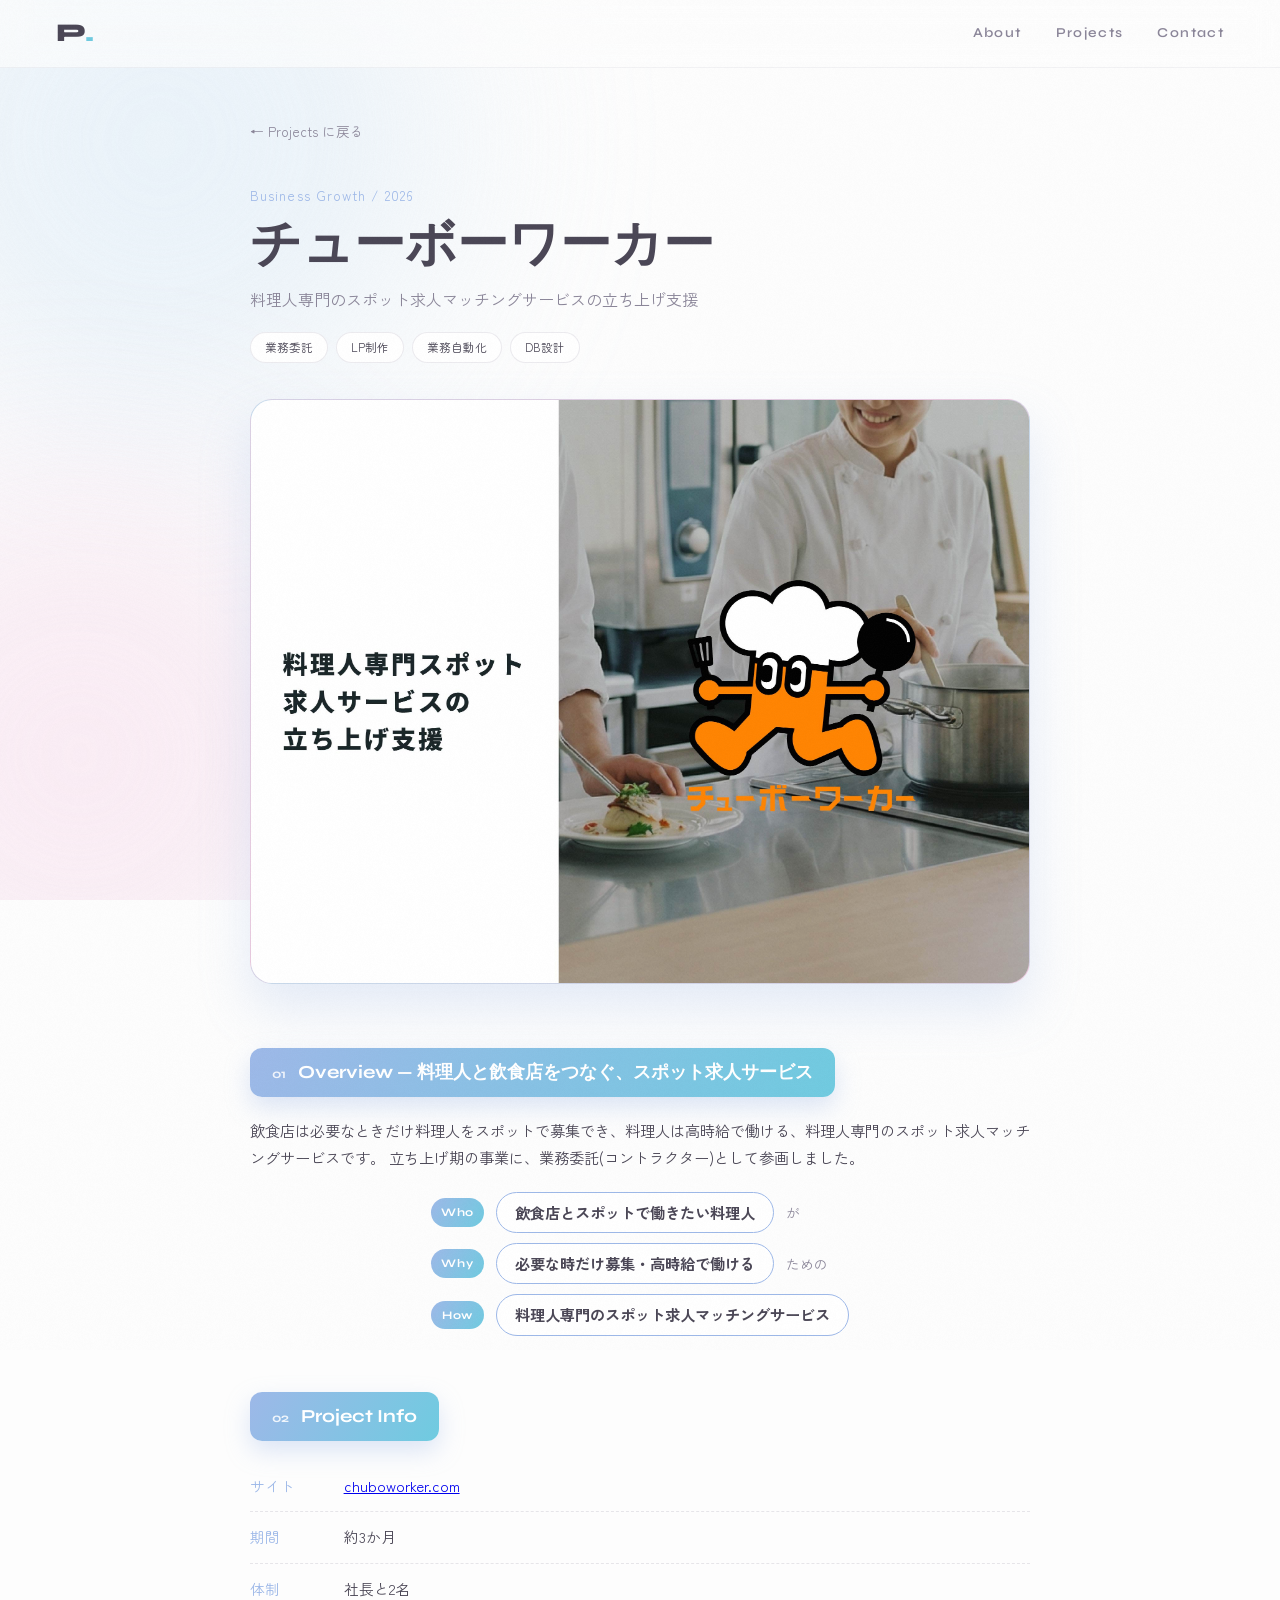
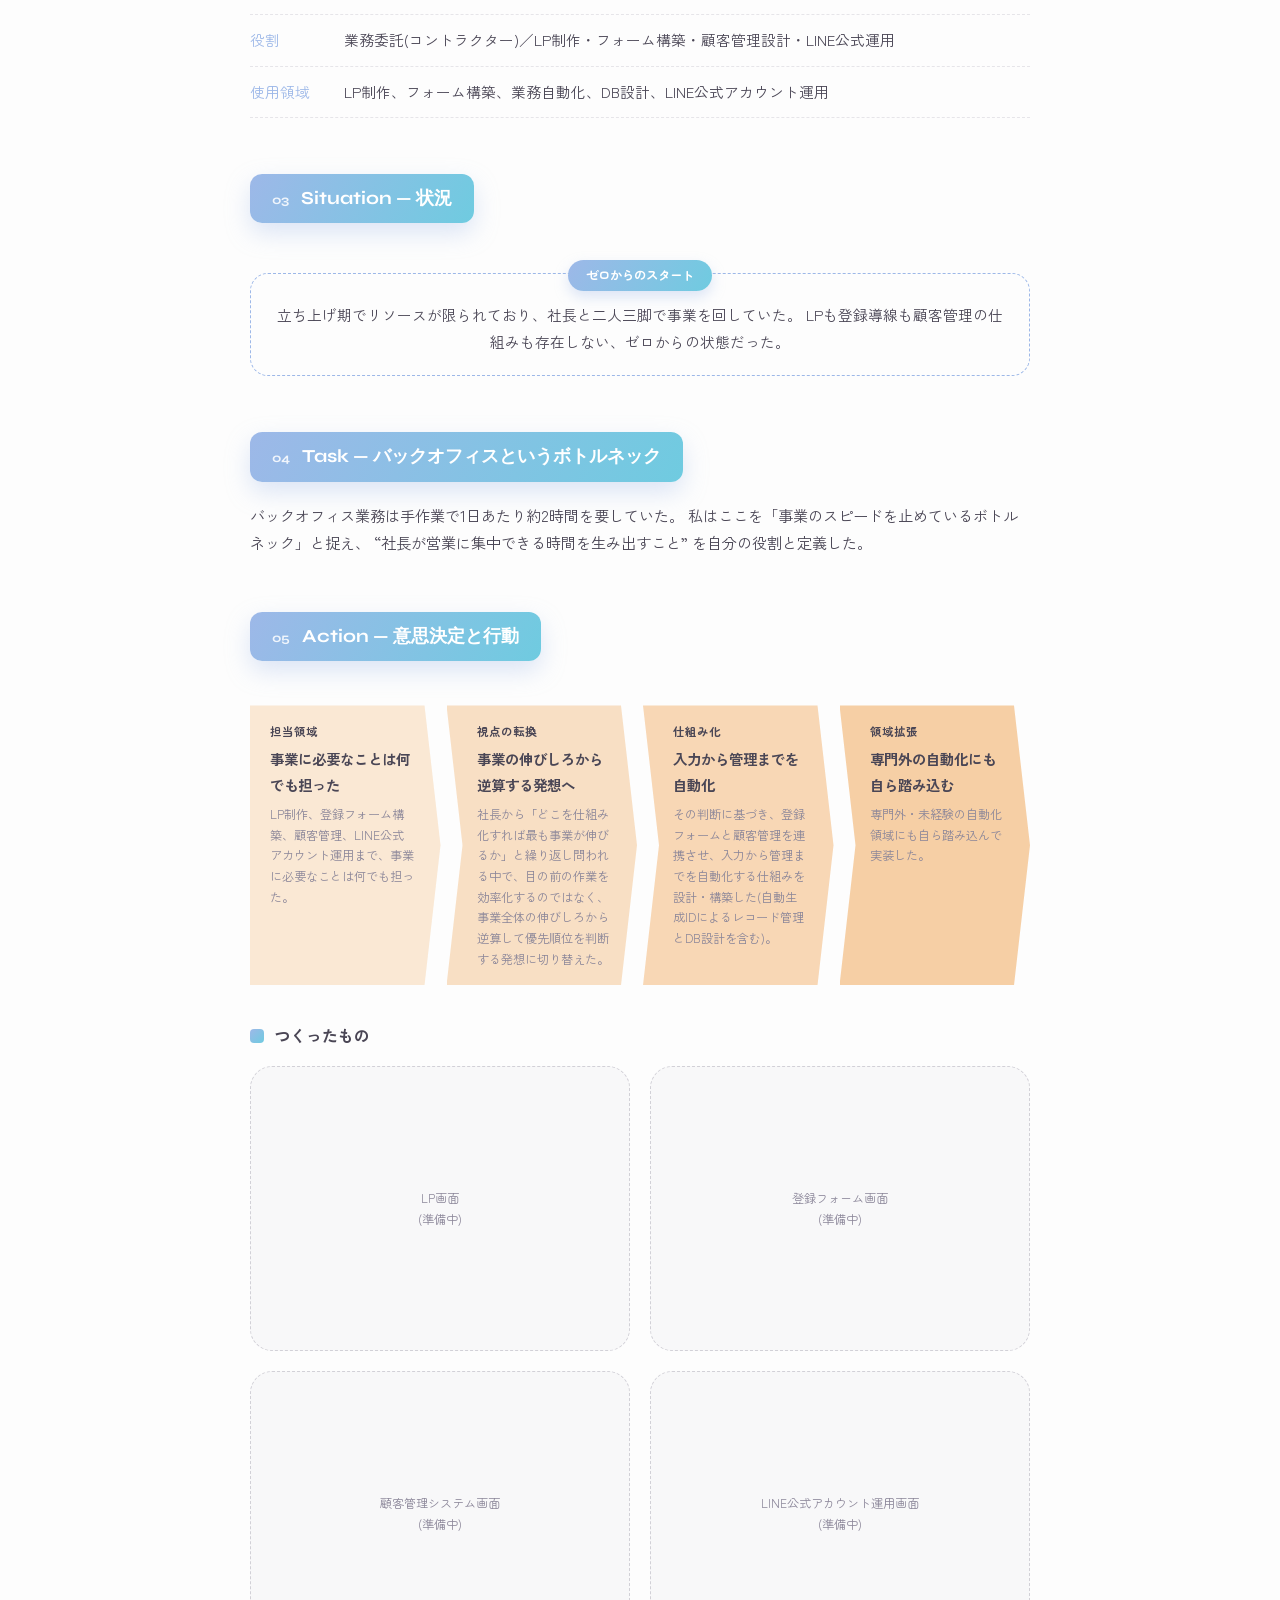
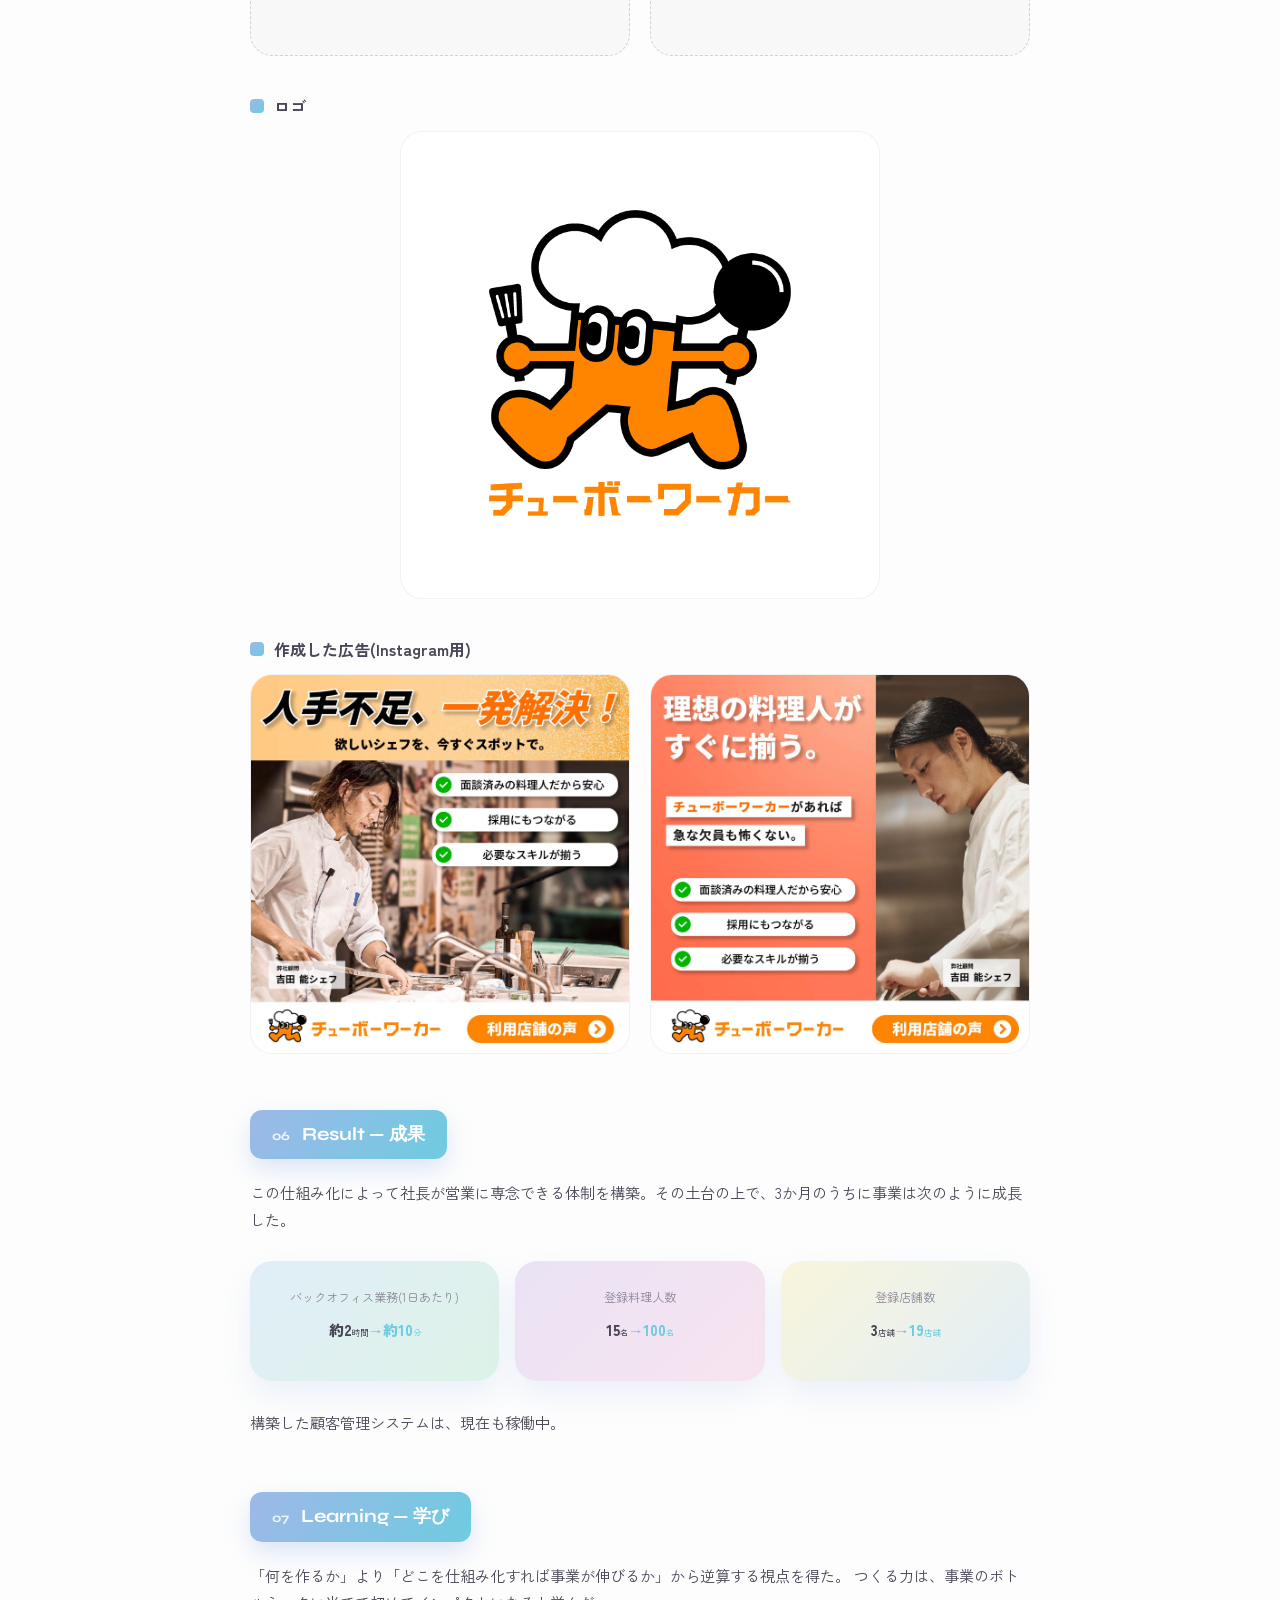
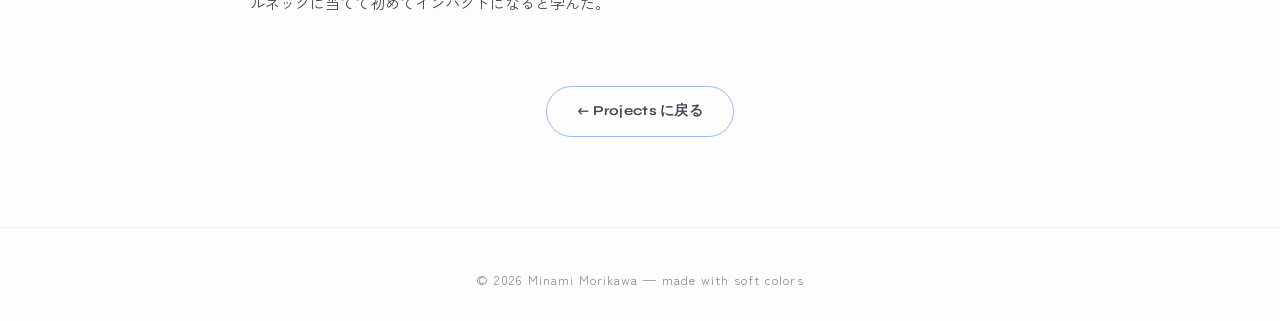
==== works/chuboworker.html @ 9280b6aa "Switch chuboworker site link to inline text link in Project Info Replace the bottom "サイトを見る" CTA but" ====
<!DOCTYPE html>
<html lang="ja">
<head>
<meta charset="UTF-8" />
<meta name="viewport" content="width=device-width, initial-scale=1.0" />
<title>チューボーワーカー — Minami Morikawa</title>
<meta name="description" content="料理人専門のスポット求人マッチングサービス「チューボーワーカー」の立ち上げ支援事例" />
<link rel="preconnect" href="https://fonts.googleapis.com" />
<link rel="preconnect" href="https://fonts.gstatic.com" crossorigin />
<link href="https://fonts.googleapis.com/css2?family=Syne:wght@400..800&family=Zen+Kaku+Gothic+New:wght@400;500;700&family=Zen+Maru+Gothic:wght@500;700&display=swap" rel="stylesheet" />
<link rel="stylesheet" href="../css/style.css" />
</head>
<body>

<!-- scroll progress bar -->
<div class="progress-bar" id="progressBar"></div>

<!-- grain overlay -->
<div class="grain" aria-hidden="true"></div>

<!-- floating pastel blobs (parallax) -->
<div class="blobs" aria-hidden="true">
  <div class="blob blob-a" data-speed="0.15"></div>
  <div class="blob blob-c" data-speed="0.10"></div>
</div>

<header class="site-header">
  <a class="logo" href="../index.html">P<span class="logo-dot">.</span></a>
  <nav class="nav">
    <a href="../index.html#about">About</a>
    <a href="../index.html#works">Projects</a>
    <a href="../index.html#contact">Contact</a>
  </nav>
</header>

<main>
  <article class="wp">

    <a class="wp-back reveal" href="../index.html#works">← Projects に戻る</a>

    <!-- ▼▼ タイトルまわり ▼▼ -->
    <header class="wp-head">
      <p class="wp-meta reveal">Business Growth / 2026</p>
      <h1 class="wp-title" data-split>チューボーワーカー</h1>
      <p class="wp-sub reveal delay-1">料理人専門のスポット求人マッチングサービスの立ち上げ支援</p>
      <div class="wp-tags reveal delay-1">
        <span>業務委託</span><span>LP制作</span><span>業務自動化</span><span>DB設計</span>
      </div>
    </header>

    <!-- ▼▼ メインビジュアル ▼▼ -->
    <div class="wp-hero wp-hero-photo reveal">
      <img src="../assets/card_chuboworker.jpg" alt="チューボーワーカーのメインビジュアル。厨房で働く料理人とサービスロゴ" />
    </div>

    <!-- ▼▼ どんなサービスか ▼▼ -->
    <section class="wp-section reveal">
      <h2><span class="wp-section-num">01</span>Overview — 料理人と飲食店をつなぐ、スポット求人サービス</h2>
      <p>
        飲食店は必要なときだけ料理人をスポットで募集でき、料理人は高時給で働ける、料理人専門のスポット求人マッチングサービスです。
        立ち上げ期の事業に、業務委託(コントラクター)として参画しました。
      </p>
      <div class="wp-hiw">
        <div><span class="wp-hiw-label">Who</span><span class="wp-hiw-text">飲食店とスポットで働きたい料理人</span><span class="wp-hiw-tail">が</span></div>
        <div><span class="wp-hiw-label">Why</span><span class="wp-hiw-text">必要な時だけ募集・高時給で働ける</span><span class="wp-hiw-tail">ための</span></div>
        <div><span class="wp-hiw-label">How</span><span class="wp-hiw-text">料理人専門のスポット求人マッチングサービス</span></div>
      </div>
    </section>

    <!-- ▼▼ 期間・体制・役割 ▼▼ -->
    <section class="wp-section reveal">
      <h2><span class="wp-section-num">02</span>Project Info</h2>
      <dl class="wp-info">
        <div><dt>サイト</dt><dd><a href="https://chuboworker.com" target="_blank" rel="noopener noreferrer">chuboworker.com</a></dd></div>
        <div><dt>期間</dt><dd>約3か月</dd></div>
        <div><dt>体制</dt><dd>社長と2名</dd></div>
        <div><dt>役割</dt><dd>業務委託(コントラクター)／LP制作・フォーム構築・顧客管理設計・LINE公式運用</dd></div>
        <div><dt>使用領域</dt><dd>LP制作、フォーム構築、業務自動化、DB設計、LINE公式アカウント運用</dd></div>
      </dl>
    </section>

    <!-- ▼▼ Situation ▼▼ -->
    <section class="wp-section reveal">
      <h2><span class="wp-section-num">03</span>Situation — 状況</h2>
      <div class="wp-pipeline-box">
        <span class="wp-pipeline-label">ゼロからのスタート</span>
        <p style="text-align: center; margin: 0; font-size: 0.92rem;">
          立ち上げ期でリソースが限られており、社長と二人三脚で事業を回していた。
          LPも登録導線も顧客管理の仕組みも存在しない、ゼロからの状態だった。
        </p>
      </div>
    </section>

    <!-- ▼▼ Task ▼▼ -->
    <section class="wp-section reveal">
      <h2><span class="wp-section-num">04</span>Task — バックオフィスというボトルネック</h2>
      <p>
        バックオフィス業務は手作業で1日あたり約2時間を要していた。
        私はここを「事業のスピードを止めているボトルネック」と捉え、
        “社長が営業に集中できる時間を生み出すこと” を自分の役割と定義した。
      </p>
    </section>

    <!-- ▼▼ Action ▼▼ -->
    <section class="wp-section reveal">
      <h2><span class="wp-section-num">05</span>Action — 意思決定と行動</h2>
      <div class="wp-timeline">
        <div class="wp-tl-step">
          <span class="wp-tl-week">担当領域</span>
          <strong>事業に必要なことは何でも担った</strong>
          <p>LP制作、登録フォーム構築、顧客管理、LINE公式アカウント運用まで、事業に必要なことは何でも担った。</p>
        </div>
        <div class="wp-tl-step">
          <span class="wp-tl-week">視点の転換</span>
          <strong>事業の伸びしろから逆算する発想へ</strong>
          <p>社長から「どこを仕組み化すれば最も事業が伸びるか」と繰り返し問われる中で、目の前の作業を効率化するのではなく、事業全体の伸びしろから逆算して優先順位を判断する発想に切り替えた。</p>
        </div>
        <div class="wp-tl-step">
          <span class="wp-tl-week">仕組み化</span>
          <strong>入力から管理までを自動化</strong>
          <p>その判断に基づき、登録フォームと顧客管理を連携させ、入力から管理までを自動化する仕組みを設計・構築した(自動生成IDによるレコード管理とDB設計を含む)。</p>
        </div>
        <div class="wp-tl-step">
          <span class="wp-tl-week">領域拡張</span>
          <strong>専門外の自動化にも自ら踏み込む</strong>
          <p>専門外・未経験の自動化領域にも自ら踏み込んで実装した。</p>
        </div>
      </div>

      <h3 class="wp-subhead">つくったもの</h3>
      <div class="wp-gallery" style="margin-top: 16px;">
        <div class="wp-shot-placeholder"><span>LP画面<br />(準備中)</span></div>
        <div class="wp-shot-placeholder"><span>登録フォーム画面<br />(準備中)</span></div>
        <div class="wp-shot-placeholder"><span>顧客管理システム画面<br />(準備中)</span></div>
        <div class="wp-shot-placeholder"><span>LINE公式アカウント運用画面<br />(準備中)</span></div>
      </div>

      <h3 class="wp-subhead">ロゴ</h3>
      <div class="wp-gallery wp-gallery-center" style="margin-bottom: 24px;">
        <figure class="wp-shot wp-shot-logo">
          <img src="../assets/chuboworker_logo.png" alt="チューボーワーカーのロゴ" loading="lazy" />
        </figure>
      </div>

      <h3 class="wp-subhead">作成した広告(Instagram用)</h3>
      <div class="wp-gallery">
        <figure class="wp-shot wp-shot-uniform-square"><img src="../assets/chuboworker_ad1.jpg" alt="Instagram用広告クリエイティブA。「人手不足、一発解決!」というコピー" loading="lazy" /></figure>
        <figure class="wp-shot wp-shot-uniform-square"><img src="../assets/chuboworker_ad2.jpg" alt="Instagram用広告クリエイティブB。「理想の料理人がすぐに揃う。」というコピー" loading="lazy" /></figure>
      </div>
    </section>

    <!-- ▼▼ Result ▼▼ -->
    <section class="wp-section reveal">
      <h2><span class="wp-section-num">06</span>Result — 成果</h2>
      <p>
        この仕組み化によって社長が営業に専念できる体制を構築。その土台の上で、3か月のうちに事業は次のように成長した。
      </p>
      <div class="wp-kpi-grid">
        <div class="wp-kpi-card">
          <span class="wp-kpi-label">バックオフィス業務(1日あたり)</span>
          <p class="wp-kpi-value">約2<span class="wp-kpi-unit">時間</span><span class="wp-kpi-arrow">→</span><span class="wp-kpi-after">約10<span class="wp-kpi-unit">分</span></span></p>
        </div>
        <div class="wp-kpi-card">
          <span class="wp-kpi-label">登録料理人数</span>
          <p class="wp-kpi-value">15<span class="wp-kpi-unit">名</span><span class="wp-kpi-arrow">→</span><span class="wp-kpi-after">100<span class="wp-kpi-unit">名</span></span></p>
        </div>
        <div class="wp-kpi-card">
          <span class="wp-kpi-label">登録店舗数</span>
          <p class="wp-kpi-value">3<span class="wp-kpi-unit">店舗</span><span class="wp-kpi-arrow">→</span><span class="wp-kpi-after">19<span class="wp-kpi-unit">店舗</span></span></p>
        </div>
      </div>
      <p>構築した顧客管理システムは、現在も稼働中。</p>
    </section>

    <!-- ▼▼ Learning ▼▼ -->
    <section class="wp-section reveal">
      <h2><span class="wp-section-num">07</span>Learning — 学び</h2>
      <p>
        「何を作るか」より「どこを仕組み化すれば事業が伸びるか」から逆算する視点を得た。
        つくる力は、事業のボトルネックに当てて初めてインパクトになると学んだ。
      </p>
    </section>

    <div class="wp-back-bottom-wrap reveal">
      <a class="wp-back-bottom" href="../index.html#works">← Projects に戻る</a>
    </div>

  </article>
</main>

<footer class="site-footer">
  <p>&copy; 2026 Minami Morikawa — made with soft colors</p>
</footer>

<script src="../js/main.js"></script>
</body>
</html>
---- css/style.css ----
/* ============================================================
   PORTFOLIO — pastel × white × pixel
   ============================================================ */

:root {
  --white: #fdfdfd;
  --ink: #4a4655;
  --ink-soft: #8b8699;

  --pastel-blue: #cfe4f5;
  --pastel-lavender: #ddd2f0;
  --pastel-pink: #f5d3e7;
  --pastel-lemon: #f7f0c4;
  --pastel-mint: #c8ecd9;

  --accent: #9db8e8;
  --accent-sky: #6fcbe0;

  --radius: 22px;
  --header-h: 68px;

  --font-display: "Syne", sans-serif;
  --font-body: "Zen Kaku Gothic New", sans-serif;
  --font-accent: "Zen Maru Gothic", sans-serif;
}

* { margin: 0; padding: 0; box-sizing: border-box; }

html { scroll-behavior: smooth; }

body {
  font-family: var(--font-body);
  color: var(--ink);
  background: var(--white);
  overflow-x: hidden;
  line-height: 1.8;
}

::selection { background: var(--pastel-pink); }

/* ------------------------------------------------------------
   grain + blobs (image-1 palette, kept faint on white)
   ------------------------------------------------------------ */
.grain {
  position: fixed;
  inset: -50%;
  width: 200%;
  height: 200%;
  pointer-events: none;
  z-index: 9998;
  opacity: 0.5;
  background-image: url("data:image/svg+xml,%3Csvg xmlns='http://www.w3.org/2000/svg' width='200' height='200'%3E%3Cfilter id='n'%3E%3CfeTurbulence type='fractalNoise' baseFrequency='0.9' numOctaves='2' stitchTiles='stitch'/%3E%3CfeColorMatrix type='saturate' values='0'/%3E%3CfeComponentTransfer%3E%3CfeFuncA type='linear' slope='0.06'/%3E%3C/feComponentTransfer%3E%3C/filter%3E%3Crect width='100%25' height='100%25' filter='url(%23n)'/%3E%3C/svg%3E");
  animation: grain-shift 1.2s steps(4) infinite;
}
@keyframes grain-shift {
  0%   { transform: translate(0, 0); }
  25%  { transform: translate(-2%, 1%); }
  50%  { transform: translate(1%, -2%); }
  75%  { transform: translate(-1%, 2%); }
  100% { transform: translate(0, 0); }
}

.blobs {
  position: fixed;
  inset: 0;
  z-index: -1;
  overflow: hidden;
}
.blob {
  position: absolute;
  border-radius: 50%;
  filter: blur(110px);
  opacity: 0.4;
  will-change: transform;
}
.blob-a { width: 560px; height: 560px; top: -140px; left: -120px; background: var(--pastel-blue); }
.blob-b { width: 480px; height: 480px; top: 22%; right: -160px; background: var(--pastel-lemon); }
.blob-c { width: 520px; height: 520px; top: 55%; left: -180px; background: var(--pastel-pink); }
.blob-d { width: 460px; height: 460px; bottom: -160px; right: -100px; background: var(--pastel-mint); }

/* ------------------------------------------------------------
   progress bar
   ------------------------------------------------------------ */
.progress-bar {
  position: fixed;
  top: 0; left: 0;
  height: 4px;
  width: 0%;
  z-index: 9999;
  background: linear-gradient(90deg, var(--pastel-blue), var(--pastel-lavender), var(--pastel-pink), var(--pastel-lemon), var(--pastel-mint));
  border-radius: 0 4px 4px 0;
}

/* ------------------------------------------------------------
   header
   ------------------------------------------------------------ */
.site-header {
  position: fixed;
  top: 0; left: 0; right: 0;
  height: var(--header-h);
  display: flex;
  align-items: center;
  justify-content: space-between;
  padding: 0 clamp(20px, 5vw, 56px);
  z-index: 100;
  background: rgba(253, 253, 253, 0.65);
  backdrop-filter: blur(14px);
  -webkit-backdrop-filter: blur(14px);
  border-bottom: 1px solid rgba(139, 134, 153, 0.1);
}
.logo {
  font-family: var(--font-display);
  font-weight: 800;
  font-size: 1.6rem;
  color: var(--ink);
  text-decoration: none;
  letter-spacing: 0.02em;
}
.logo-dot { color: var(--accent-sky); }
.nav { display: flex; gap: clamp(14px, 3vw, 34px); }
.nav a {
  font-family: var(--font-display);
  font-weight: 600;
  font-size: 0.85rem;
  letter-spacing: 0.1em;
  color: var(--ink-soft);
  text-decoration: none;
  position: relative;
  padding: 4px 0;
  transition: color 0.25s;
}
.nav a::after {
  content: "";
  position: absolute;
  left: 0; bottom: 0;
  width: 100%;
  height: 2px;
  border-radius: 2px;
  background: linear-gradient(90deg, var(--accent), var(--accent-sky));
  transform: scaleX(0);
  transform-origin: right;
  transition: transform 0.3s ease;
}
.nav a:hover { color: var(--ink); }
.nav a:hover::after { transform: scaleX(1); transform-origin: left; }

/* ------------------------------------------------------------
   hero
   ------------------------------------------------------------ */
.hero {
  min-height: 100svh;
  display: flex;
  align-items: flex-end;
  padding: calc(var(--header-h) + 40px) clamp(20px, 7vw, 90px) 15vh;
  position: relative;
  overflow: hidden;
}
.hero-copy {
  position: relative;
  z-index: 2;
  max-width: 580px;
  text-align: left;
}
.hero-kicker {
  font-family: var(--font-display);
  font-size: 0.75rem;
  font-weight: 600;
  letter-spacing: 0.38em;
  text-transform: uppercase;
  color: var(--accent);
  margin-bottom: 18px;
}
.hero-name {
  font-family: var(--font-display);
  font-weight: 800;
  font-size: clamp(1.9rem, 3.8vw, 3.3rem);
  line-height: 1.12;
  letter-spacing: 0.02em;
  color: var(--ink);
  margin-bottom: 16px;
}
.hero-roles {
  color: var(--ink-soft);
  font-size: 0.95rem;
  line-height: 1.9;
  margin-bottom: 28px;
}
.hero-cta {
  display: inline-block;
  font-family: var(--font-display);
  font-weight: 700;
  font-size: 0.92rem;
  letter-spacing: 0.14em;
  color: var(--ink);
  text-decoration: none;
  padding-bottom: 6px;
  background: linear-gradient(90deg, var(--accent), var(--accent-sky)) no-repeat 0 100% / 100% 2px;
  transition: background-size 0.35s ease;
}
.hero-cta:hover { background-size: 30% 2px; }

/* masked line reveal (triggered by body.hero-in) */
.line { display: block; overflow: hidden; }
.line-inner {
  display: inline-block;
  transform: translateY(115%);
  transition: transform 0.9s cubic-bezier(0.19, 1, 0.22, 1);
  transition-delay: var(--d, 0s);
}
body.hero-in .line-inner { transform: translateY(0); }

/* split letters (section titles) */
[data-split] .ch {
  display: inline-block;
  opacity: 0;
  transform: translateY(0.6em) rotate(6deg);
  transition: opacity 0.5s ease, transform 0.6s cubic-bezier(0.2, 0.9, 0.3, 1.2);
  transition-delay: calc(var(--i) * 45ms);
}
[data-split].split-in .ch {
  opacity: 1;
  transform: translateY(0) rotate(0deg);
}

/* WebGL liquid pastel field */
.hero-gl {
  position: absolute;
  inset: 0;
  width: 100%;
  height: 100%;
  z-index: 0;
}

/* top-right meta: location + live clock */
.hero-meta {
  position: absolute;
  top: calc(var(--header-h) + 26px);
  right: clamp(20px, 7vw, 90px);
  z-index: 2;
  display: flex;
  flex-direction: column;
  gap: 3px;
  font-family: var(--font-accent);
  font-size: 0.72rem;
  letter-spacing: 0.22em;
  color: var(--ink-soft);
  text-align: right;
  line-height: 1.7;
}

.scroll-hint {
  position: absolute;
  bottom: 26px;
  left: 50%;
  transform: translateX(-50%);
  display: flex;
  flex-direction: column;
  align-items: center;
  gap: 8px;
  color: var(--ink-soft);
  font-family: var(--font-display);
  font-size: 0.7rem;
  letter-spacing: 0.3em;
  text-transform: uppercase;
}
.scroll-hint i {
  width: 1px;
  height: 42px;
  background: var(--ink-soft);
  position: relative;
  overflow: hidden;
}
.scroll-hint i::after {
  content: "";
  position: absolute;
  top: -100%;
  left: 0;
  width: 100%;
  height: 100%;
  background: var(--accent-sky);
  animation: hint-drop 1.8s ease-in-out infinite;
}
@keyframes hint-drop {
  0% { top: -100%; }
  60%, 100% { top: 100%; }
}

/* ------------------------------------------------------------
   marquee
   ------------------------------------------------------------ */
.marquee-wrap {
  position: relative;
}
.marquee {
  overflow: hidden;
  border-top: 1px solid rgba(139, 134, 153, 0.14);
  border-bottom: 1px solid rgba(139, 134, 153, 0.14);
  padding: 8px 0;
  background: rgba(253, 253, 253, 0.6);
}
.marquee-runner {
  position: absolute;
  bottom: 100%;
  right: clamp(20px, 8vw, 90px);
  width: clamp(48px, 6vw, 72px);
  height: auto;
  image-rendering: pixelated;
  pointer-events: none;
  z-index: 2;
}
.marquee-track {
  display: flex;
  white-space: nowrap;
  animation: marquee 16s linear infinite;
  font-family: var(--font-display);
  font-weight: 700;
  font-size: 1.05rem;
  line-height: 1;
  letter-spacing: 0.25em;
  color: transparent;
  -webkit-text-stroke: 1px var(--ink-soft);
}
@keyframes marquee {
  from { transform: translateX(calc(-1 * var(--marquee-shift, 50%))); }
  to { transform: translateX(0); }
}

/* ------------------------------------------------------------
   sections (common)
   ------------------------------------------------------------ */
.section {
  max-width: 1080px;
  margin: 0 auto;
  padding: clamp(90px, 14vh, 150px) clamp(20px, 6vw, 40px);
}
.section-head {
  display: flex;
  align-items: baseline;
  gap: 18px;
  margin-bottom: clamp(36px, 6vh, 60px);
}
.section-num {
  font-family: var(--font-accent);
  font-size: 0.95rem;
  color: var(--accent-sky);
  letter-spacing: 0.1em;
}
.section-title {
  font-family: var(--font-display);
  font-weight: 800;
  font-size: clamp(2rem, 5.4vw, 3.4rem);
  letter-spacing: 0.02em;
  color: var(--ink);
}

/* reveal on scroll */
.reveal {
  opacity: 0;
  transform: translateY(34px);
  transition: opacity 0.7s ease, transform 0.8s cubic-bezier(0.2, 0.7, 0.3, 1);
}
.reveal.in {
  opacity: 1;
  /* translateY(0) だと stacking context が残り、子要素の mix-blend-mode が背景まで届かない */
  transform: none;
}
.delay-1 { transition-delay: 0.12s; }
.delay-2 { transition-delay: 0.24s; }

/* ------------------------------------------------------------
   about
   ------------------------------------------------------------ */
.about-grid {
  display: grid;
  grid-template-columns: 1.1fr 1fr;
  gap: clamp(30px, 6vw, 70px);
}
.about-photo {
  position: relative;
  width: clamp(240px, 32vw, 340px);
  aspect-ratio: 4 / 3;
  border-radius: 18px;
  overflow: hidden;
  margin: 0 0 28px;
  box-shadow: 0 18px 44px rgba(157, 184, 232, 0.28);
  border: 1px solid rgba(255, 255, 255, 0.6);
}
.about-photo-img {
  position: absolute;
  inset: 0;
  width: 100%;
  height: 100%;
  object-fit: cover;
  display: block;
  opacity: 0;
  transition: opacity 1.2s ease;
}
.about-photo-img.is-active {
  opacity: 1;
}
.about-text p { margin-bottom: 1.2em; }
.about-name {
  font-family: var(--font-display);
  font-weight: 800;
  font-size: clamp(1.7rem, 3.6vw, 2.2rem);
  color: var(--ink);
  line-height: 1.3;
  margin-bottom: 18px;
}
.about-name-en {
  display: block;
  font-family: var(--font-accent);
  font-weight: 500;
  font-size: 0.82rem;
  letter-spacing: 0.06em;
  color: var(--ink-soft);
  margin-top: 6px;
}
.about-affiliation {
  font-size: 0.9rem;
  line-height: 1.9;
  color: var(--ink-soft);
  margin-bottom: 1em;
}
.about-policy-img {
  display: block;
  width: min(560px, 100%);
  height: auto;
  margin-top: 56px;
  /* mp4 は透過できないため、白背景を下地に溶かして黒い線だけ見せる */
  mix-blend-mode: multiply;
}
.mini-title {
  font-family: var(--font-display);
  font-weight: 700;
  font-size: 0.8rem;
  letter-spacing: 0.28em;
  text-transform: uppercase;
  color: var(--accent);
  margin: 26px 0 14px;
}
.mini-title:first-child { margin-top: 0; }
.about-faq { display: flex; flex-direction: column; gap: 14px; }
.about-faq-item {
  background: rgba(207, 228, 245, 0.2);
  border: 1px solid rgba(139, 134, 153, 0.14);
  border-radius: var(--radius);
  padding: 16px 20px;
}
.about-faq-q {
  font-family: var(--font-accent);
  font-weight: 700;
  font-size: 0.88rem;
  color: var(--ink);
  cursor: pointer;
  list-style: none;
  display: flex;
  align-items: center;
  gap: 6px;
}
.about-faq-q::-webkit-details-marker { display: none; }
.about-faq-q::before { content: "Q."; color: var(--accent); flex-shrink: 0; }
.about-faq-q::after {
  content: "";
  width: 8px;
  height: 8px;
  margin-left: auto;
  border-right: 1.5px solid var(--accent);
  border-bottom: 1.5px solid var(--accent);
  transform: rotate(45deg);
  transition: transform 0.25s ease;
  flex-shrink: 0;
}
.about-faq-item[open] .about-faq-q::after { transform: rotate(-135deg); }
.about-faq-a {
  font-size: 0.82rem;
  line-height: 1.85;
  color: var(--ink-soft);
  margin: 10px 0 0;
}
.tool-icons {
  display: flex;
  flex-wrap: wrap;
  gap: 10px;
  margin-bottom: 18px;
}
.tool-icon {
  display: flex;
  align-items: center;
  justify-content: center;
  width: 42px;
  height: 42px;
  border-radius: 9px;
  font-family: "Helvetica Neue", Arial, sans-serif;
  font-weight: 700;
  font-size: 1.25rem;
  letter-spacing: 0;
  box-shadow: 0 8px 18px rgba(74, 70, 85, 0.14);
  transition: transform 0.2s ease;
}
.tool-icon:hover { transform: translateY(-3px); }
.tool-ai { background: #330000; color: #ff9a00; }
.tool-ps { background: #001e36; color: #31a8ff; }
.tool-pr { background: #00005b; color: #9999ff; }
.tool-ae { background: #00005b; color: #9999ff; }
.tool-figma { background: #fdfdfd; border: 1px solid rgba(139, 134, 153, 0.16); }
.tool-claude { background: #fdfdfd; border: 1px solid rgba(139, 134, 153, 0.16); }
.tool-gemini { background: #fdfdfd; border: 1px solid rgba(139, 134, 153, 0.16); }
.tool-miro { background: #ffdd33; }
.tool-codex { background: #fdfdfd; border: 1px solid rgba(139, 134, 153, 0.16); }
.tool-openai { background: #fdfdfd; border: 1px solid rgba(139, 134, 153, 0.16); }
.tool-nextjs { background: #000; }
.tool-firebase { background: #fdfdfd; border: 1px solid rgba(139, 134, 153, 0.16); }
.tool-vercel { background: #000; }
.tool-html { background: #e34f26; color: #fff; }
.tool-css { background: #1572b6; color: #fff; }
.tool-js { background: #f7df1e; }
.wp-tools .tool-html,
.wp-tools .tool-css { font-size: 0.65rem; }
/* project info 内はひとまわり小さく */
.wp-tools { margin-bottom: 0; padding: 2px 0; }
.wp-tools .tool-icon {
  width: 32px;
  height: 32px;
  border-radius: 8px;
  font-size: 0.9rem;
  box-shadow: 0 5px 12px rgba(74, 70, 85, 0.12);
}
.skill-tags {
  list-style: none;
  display: flex;
  flex-wrap: wrap;
  gap: 8px;
}
.skill-tags li {
  font-size: 0.82rem;
  padding: 6px 14px;
  border-radius: 999px;
  background: linear-gradient(120deg, rgba(207, 228, 245, 0.55), rgba(245, 211, 231, 0.55));
  border: 1px solid rgba(139, 134, 153, 0.12);
  transition: transform 0.2s ease;
}
.skill-tags li:hover { transform: translateY(-3px); }
.hobby-tags li {
  position: relative;
  padding: 0;
  background: none;
  border: none;
  overflow: visible;
}
.hobby-tag-btn {
  font: inherit;
  font-size: 0.82rem;
  color: inherit;
  cursor: pointer;
  padding: 6px 14px;
  border-radius: 999px;
  background: #fff;
  border: 1px solid rgba(139, 134, 153, 0.12);
  transition: transform 0.2s ease;
}
.hobby-tag-btn:hover { transform: translateY(-3px); }
.hobby-note {
  position: absolute;
  left: 50%;
  bottom: calc(100% + 10px);
  transform: translateX(calc(-50% + var(--note-shift, 0px))) translateY(6px);
  width: max-content;
  max-width: min(220px, calc(100vw - 32px));
  padding: 10px 14px;
  border-radius: 12px;
  background: #fff;
  box-shadow: 0 8px 24px rgba(139, 134, 153, 0.22);
  font-size: 0.78rem;
  line-height: 1.5;
  color: var(--ink, #333);
  opacity: 0;
  pointer-events: none;
  transition: opacity 0.2s ease, transform 0.2s ease;
  z-index: 5;
}
.hobby-note::after {
  content: "";
  position: absolute;
  top: 100%;
  left: calc(50% - var(--note-shift, 0px));
  transform: translateX(-50%);
  border: 6px solid transparent;
  border-top-color: #fff;
}
.hobby-tags li.is-open .hobby-note {
  opacity: 1;
  transform: translateX(calc(-50% + var(--note-shift, 0px))) translateY(0);
  pointer-events: auto;
}
@media (max-width: 640px) {
  .hobby-note { max-width: min(180px, calc(100vw - 32px)); }
}
.history { list-style: none; }
.history li {
  display: flex;
  gap: 16px;
  padding: 8px 0;
  border-bottom: 1px dashed rgba(139, 134, 153, 0.2);
  font-size: 0.92rem;
}
.history li span {
  font-family: var(--font-accent);
  color: var(--accent);
  flex-shrink: 0;
  width: 8.6em;
  white-space: nowrap;
}
.history li.history-award {
  font-weight: 700;
  color: var(--ink);
}
.history-link {
  color: inherit;
  text-decoration: underline;
  text-decoration-color: rgba(139, 134, 153, 0.35);
  text-underline-offset: 3px;
  transition: color 0.2s ease, text-decoration-color 0.2s ease;
}
.history-link:hover {
  color: var(--accent);
  text-decoration-color: var(--accent);
}
.award-badge {
  display: flex;
  align-items: center;
  justify-content: center;
  flex-shrink: 0;
  align-self: center;
  width: 26px;
  height: 26px;
  border-radius: 50%;
  background: linear-gradient(120deg, rgba(207, 228, 245, 0.7), rgba(245, 211, 231, 0.7));
  border: 1px solid rgba(139, 134, 153, 0.14);
  color: var(--ink);
}

/* ------------------------------------------------------------
   works
   ------------------------------------------------------------ */
.works-grid {
  display: grid;
  grid-template-columns: repeat(3, 1fr);
  grid-auto-rows: auto;
  gap: clamp(18px, 3vw, 30px);
}
.work-card-featured {
  grid-column: span 2;
  grid-row: span 2;
}
.work-card-featured .work-thumb {
  aspect-ratio: 16 / 13;
}
.work-card-featured .work-thumb img {
  /* PC: 画像を右に寄せて左側を多めに見せる */
  object-position: 15% center;
}
.work-card-featured h3 {
  font-size: 1.5rem;
}
.work-card-featured p {
  font-size: 0.9rem;
}
.featured-badge {
  position: absolute;
  top: 18px;
  left: 18px;
  font-family: var(--font-display);
  font-weight: 700;
  font-size: 0.72rem;
  letter-spacing: 0.14em;
  text-transform: uppercase;
  color: var(--ink);
  background: rgba(253, 253, 253, 0.85);
  padding: 6px 14px;
  border-radius: 999px;
  box-shadow: 0 8px 18px rgba(74, 70, 85, 0.14);
}
.work-card {
  display: block;
  width: 100%;
  background: none;
  border: none;
  padding: 0;
  font-family: inherit;
  color: inherit;
  text-align: left;
  cursor: pointer;
}
.work-card h3 {
  font-size: 0.98rem;
  font-weight: 700;
  margin-top: 14px;
}
.work-card p {
  font-size: 0.8rem;
  color: var(--ink-soft);
}
.work-sub {
  margin-top: 3px;
  line-height: 1.6;
}
.work-thumb {
  aspect-ratio: 4 / 3;
  border-radius: var(--radius);
  display: grid;
  place-items: center;
  overflow: hidden;
  position: relative;
  border: 1px solid rgba(139, 134, 153, 0.12);
  transition: transform 0.35s cubic-bezier(0.2, 0.7, 0.3, 1.2), box-shadow 0.35s ease;
}
.work-thumb img {
  width: 100%;
  height: 100%;
  object-fit: cover;
}
.work-card:hover .work-thumb {
  transform: translateY(-8px) rotate(-1.2deg);
  box-shadow: 0 22px 40px rgba(157, 184, 232, 0.3);
}
.thumb-label {
  font-family: var(--font-accent);
  font-size: 0.85rem;
  letter-spacing: 0.2em;
  color: rgba(74, 70, 85, 0.45);
}

.project-arrow { transition: transform 0.3s cubic-bezier(0.2, 0.7, 0.3, 1.4); }
.work-modal-link:hover .project-arrow { transform: translate(4px, -2px); }

/* ------------------------------------------------------------
   work detail modal
   ------------------------------------------------------------ */
.work-modal {
  position: fixed;
  inset: 0;
  z-index: 1000;
  display: flex;
  align-items: center;
  justify-content: center;
  padding: 24px;
  opacity: 0;
  pointer-events: none;
  transition: opacity 0.3s ease;
}
.work-modal.is-open {
  opacity: 1;
  pointer-events: auto;
}
.work-modal-backdrop {
  position: absolute;
  inset: 0;
  background: rgba(74, 70, 85, 0.35);
  backdrop-filter: blur(6px);
  -webkit-backdrop-filter: blur(6px);
}
.work-modal-panel {
  position: relative;
  width: min(440px, 100%);
  max-height: 84vh;
  overflow-y: auto;
  background: var(--white);
  border-radius: var(--radius);
  border: 1px solid rgba(139, 134, 153, 0.14);
  box-shadow: 0 34px 80px rgba(74, 70, 85, 0.28);
  padding: clamp(28px, 5vw, 40px);
  transform: translateY(16px) scale(0.98);
  transition: transform 0.3s cubic-bezier(0.2, 0.7, 0.3, 1.2);
}
.work-modal.is-open .work-modal-panel {
  transform: translateY(0) scale(1);
}
.work-modal-close {
  position: absolute;
  top: 18px;
  right: 18px;
  width: 32px;
  height: 32px;
  border-radius: 50%;
  border: 1px solid rgba(139, 134, 153, 0.2);
  background: rgba(253, 253, 253, 0.9);
  color: var(--ink-soft);
  font-size: 0.9rem;
  cursor: pointer;
  transition: transform 0.2s ease, color 0.2s ease;
}
.work-modal-close:hover { transform: rotate(90deg); color: var(--ink); }
.work-modal-meta {
  font-family: var(--font-accent);
  font-size: 0.78rem;
  letter-spacing: 0.14em;
  color: var(--accent-sky);
  text-transform: uppercase;
}
.work-modal-title {
  font-family: var(--font-display);
  font-weight: 800;
  font-size: 1.5rem;
  margin-top: 8px;
  padding-right: 30px;
}
.work-modal-desc {
  font-size: 0.9rem;
  line-height: 1.9;
  color: var(--ink-soft);
  margin-top: 16px;
}
.work-modal-tags {
  display: flex;
  flex-wrap: wrap;
  gap: 8px;
  margin-top: 18px;
}
.work-modal-tags span {
  font-size: 0.72rem;
  padding: 5px 12px;
  border-radius: 999px;
  background: linear-gradient(120deg, rgba(207, 228, 245, 0.55), rgba(245, 211, 231, 0.55));
  border: 1px solid rgba(139, 134, 153, 0.12);
  color: var(--ink-soft);
}
.work-modal-link {
  display: inline-flex;
  align-items: center;
  gap: 6px;
  margin-top: 26px;
  font-family: var(--font-display);
  font-weight: 700;
  font-size: 0.9rem;
  letter-spacing: 0.08em;
  color: var(--ink);
  text-decoration: none;
  padding-bottom: 6px;
  background: linear-gradient(90deg, var(--accent), var(--accent-sky)) no-repeat 0 100% / 100% 2px;
}
.work-modal-link.is-hidden { display: none; }

/* ------------------------------------------------------------
   contact
   ------------------------------------------------------------ */
#contact { text-align: center; }
#contact .section-head { justify-content: center; }
.sns-links {
  display: flex;
  justify-content: center;
  flex-wrap: wrap;
  gap: 20px;
}
.sns-btn {
  display: flex;
  align-items: center;
  gap: 12px;
  padding: 16px 30px;
  border-radius: 999px;
  text-decoration: none;
  color: var(--ink);
  font-family: var(--font-display);
  font-weight: 700;
  font-size: 0.95rem;
  background: rgba(253, 253, 253, 0.8);
  border: 1px solid rgba(139, 134, 153, 0.16);
  box-shadow: 0 8px 24px rgba(157, 184, 232, 0.18);
  transition: transform 0.25s cubic-bezier(0.2, 0.7, 0.3, 1.4), box-shadow 0.25s ease;
}
.sns-btn em {
  font-family: var(--font-body);
  font-style: normal;
  font-weight: 500;
  font-size: 0.8rem;
  color: var(--ink-soft);
}
.sns-btn:hover { transform: translateY(-6px); }
.sns-mail:hover { box-shadow: 0 18px 36px rgba(111, 203, 224, 0.4); }
.sns-x:hover { box-shadow: 0 18px 36px rgba(157, 184, 232, 0.4); }
.sns-gh:hover { box-shadow: 0 18px 36px rgba(232, 168, 204, 0.4); }

/* ------------------------------------------------------------
   footer
   ------------------------------------------------------------ */
.site-footer {
  text-align: center;
  padding: 40px 20px 30px;
  border-top: 1px solid rgba(139, 134, 153, 0.12);
  color: var(--ink-soft);
  font-size: 0.8rem;
}
.site-footer p { font-family: var(--font-accent); letter-spacing: 0.08em; }

/* ------------------------------------------------------------
   responsive
   ------------------------------------------------------------ */
@media (max-width: 860px) {
  .about-grid { grid-template-columns: 1fr; }
  .works-grid { grid-template-columns: repeat(2, 1fr); }
  .hero { padding-bottom: 12vh; }
}
@media (max-width: 520px) {
  .hero-meta { display: none; }
  .scroll-hint { display: none; }
  .marquee { padding: 6px 0; }
  .marquee-track { font-size: 0.65rem; letter-spacing: 0.18em; }
  .about-photo { width: 240px; margin: 0 auto 24px; }
  .about-name { font-size: 1.4rem; margin-bottom: 12px; }
  .about-name-en { font-size: 0.75rem; }
  .about-affiliation { font-size: 0.8rem; line-height: 1.7; }
  .about-policy-img { width: 100%; }
  .history li { font-size: 0.78rem; gap: 10px; }
  .history li span { width: 7em; }
}
@media (max-width: 520px) {
  html { font-size: 15px; }
  .works-grid { grid-template-columns: repeat(2, 1fr); gap: 14px; }
  .work-card-featured { grid-column: span 2; grid-row: span 1; }
  .work-card-featured .work-thumb { aspect-ratio: 16 / 10; }
  /* スマホ: 縦長比率になり上部の余白が広く写り込むため、被写体のいる下側基準でクロップ */
  .work-card-featured .work-thumb img { object-position: center bottom; }
  .work-card-featured h3 { font-size: 1.1rem; }
  /* タイトル/サブタイトルの行数差でカードの見た目の高さがバラつかないよう
     2行分の高さを確保して隣同士の段を揃える */
  .work-card h3 { font-size: 0.82rem; margin-top: 8px; line-height: 1.4; min-height: 2.8em; }
  .work-card p { font-size: 0.7rem; line-height: 1.5; min-height: 2.25em; }
  .nav { gap: 12px; }
  .nav a { font-size: 0.75rem; }
  .section-title { font-size: clamp(1.35rem, 7vw, 1.7rem); }
}

/* ------------------------------------------------------------
   work detail page (works/*.html)
   ------------------------------------------------------------ */
.wp {
  max-width: 860px;
  margin: 0 auto;
  padding: calc(var(--header-h) + 48px) clamp(20px, 5vw, 40px) 90px;
}
.wp-back {
  display: inline-block;
  font-family: var(--font-accent);
  font-size: 0.85rem;
  color: var(--ink-soft);
  text-decoration: none;
  margin-bottom: 40px;
  transition: color 0.2s ease, transform 0.2s ease;
}
.wp-back:hover { color: var(--accent); transform: translateX(-4px); }
.wp-head { position: relative; margin-bottom: 36px; }
/* 右上のQR + Playボタン(PCのみ。スマホはタグの下に通常配置) */
.wp-qr {
  position: absolute;
  top: 0;
  right: 0;
  display: flex;
  flex-direction: column;
  align-items: center;
  gap: 10px;
}
.wp-qr img {
  width: 84px;
  height: 84px;
  border-radius: 12px;
  border: 1px solid rgba(139, 134, 153, 0.16);
  box-shadow: 0 10px 24px rgba(74, 70, 85, 0.12);
  background: #fff;
  padding: 6px;
}
.wp-qr-play {
  display: inline-flex;
  align-items: center;
  gap: 6px;
  font-family: var(--font-display);
  font-weight: 700;
  font-size: 0.7rem;
  letter-spacing: 0.06em;
  text-transform: uppercase;
  color: #fff;
  text-decoration: none;
  background: linear-gradient(120deg, var(--accent), var(--accent-sky));
  padding: 6px 16px;
  border-radius: 999px;
  box-shadow: 0 8px 18px rgba(157, 184, 232, 0.35);
  transition: transform 0.2s ease, box-shadow 0.2s ease;
}
.wp-qr-play:hover { transform: translateY(-2px); box-shadow: 0 12px 22px rgba(157, 184, 232, 0.45); }
.wp-qr-note {
  font-size: 0.68rem;
  color: var(--ink-soft);
  text-align: center;
  max-width: 130px;
  line-height: 1.5;
}
@media (max-width: 640px) {
  .wp-qr { position: static; flex-direction: row; flex-wrap: wrap; margin-top: 18px; }
  .wp-qr img { width: 64px; height: 64px; }
  .wp-qr-note { max-width: none; width: 100%; text-align: left; margin-top: 4px; }
}
.wp-meta {
  font-family: var(--font-accent);
  font-size: 0.85rem;
  color: var(--accent);
  letter-spacing: 0.08em;
  margin-bottom: 6px;
}
.wp-title {
  font-family: var(--font-display);
  font-weight: 800;
  font-size: clamp(2rem, 6vw, 3.2rem);
  line-height: 1.2;
  color: var(--ink);
}
.wp-sub {
  font-size: 1rem;
  color: var(--ink-soft);
  margin-top: 10px;
}
.wp-tags {
  display: flex;
  flex-wrap: wrap;
  gap: 8px;
  margin-top: 18px;
}
.wp-tags span {
  font-family: var(--font-accent);
  font-size: 0.72rem;
  padding: 4px 14px;
  border-radius: 999px;
  background: #fff;
  border: 1px solid rgba(139, 134, 153, 0.16);
  color: var(--ink);
}
.wp-hero {
  border-radius: var(--radius);
  overflow: hidden;
  background: linear-gradient(135deg, var(--pastel-blue), var(--pastel-pink));
  border: 1px solid rgba(139, 134, 153, 0.12);
  box-shadow: 0 24px 50px rgba(157, 184, 232, 0.25);
  margin-bottom: 64px;
  display: grid;
  place-items: center;
  aspect-ratio: 4 / 3;
}
.wp-hero img {
  max-width: min(420px, 70%);
  max-height: 70%;
  object-fit: contain;
}
.wp-hero.wp-hero-photo img {
  width: 100%;
  height: 100%;
  max-width: none;
  max-height: none;
  object-fit: cover;
}
.wp-section { margin-bottom: 56px; }
.wp-section h2 {
  font-family: var(--font-display);
  font-weight: 700;
  font-size: 1.15rem;
  color: #fff;
  margin-bottom: 20px;
  display: inline-flex;
  align-items: baseline;
  gap: 12px;
  background: linear-gradient(120deg, var(--accent), var(--accent-sky));
  padding: 8px 22px;
  border-radius: 12px;
  box-shadow: 0 10px 24px rgba(157, 184, 232, 0.35);
}
.wp-section-num {
  font-size: 0.8rem;
  color: rgba(255, 255, 255, 0.85);
}
.wp-section p {
  font-size: 0.95rem;
  color: var(--ink);
  margin-bottom: 1em;
}
/* who/why/how の行 */
.wp-hiw {
  display: grid;
  gap: 10px;
  margin: 20px 0 4px;
  /* ブロックごと中央へ寄せる(行同士の左揃えは維持) */
  justify-content: center;
}
.wp-hiw > div { display: flex; align-items: center; gap: 12px; }
.wp-hiw-label {
  font-family: var(--font-display);
  font-weight: 700;
  font-size: 0.72rem;
  letter-spacing: 0.06em;
  color: #fff;
  background: linear-gradient(120deg, var(--accent), var(--accent-sky));
  border-radius: 999px;
  padding: 4px 0;
  width: 4.6em;
  text-align: center;
  flex-shrink: 0;
}
.wp-hiw-text {
  font-size: 0.95rem;
  font-weight: 700;
  background: #fff;
  border: 1.5px solid var(--accent);
  border-radius: 999px;
  padding: 6px 18px;
}
.wp-hiw-tail { font-size: 0.85rem; color: var(--ink-soft); }

/* 3つの価値カード */
.wp-cards3 {
  display: grid;
  grid-template-columns: repeat(3, 1fr);
  gap: 16px;
  margin-top: 24px;
}
.wp-cards3 > div {
  background: linear-gradient(135deg, rgba(207, 228, 245, 0.35), rgba(245, 211, 231, 0.35));
  border: 1px solid rgba(139, 134, 153, 0.12);
  border-radius: var(--radius);
  padding: 22px 16px;
  text-align: center;
}
.wp-cards3 h3 {
  font-size: 1.15rem;
  font-weight: 700;
  margin-bottom: 8px;
}
.wp-cards3 p { font-size: 0.78rem; color: var(--ink-soft); margin: 0; }

/* 週ごとのタイムライン(右向き矢印) */
.wp-timeline {
  display: grid;
  grid-template-columns: repeat(4, 1fr);
  gap: 6px;
  margin-top: 24px;
}
.wp-tl-step {
  background: rgba(245, 199, 150, 0.4);
  padding: 16px 26px 16px 30px;
  /* 右端が突き出て左端がへこむ矢羽根型 */
  clip-path: polygon(0 0, calc(100% - 16px) 0, 100% 50%, calc(100% - 16px) 100%, 0 100%, 16px 50%);
}
.wp-tl-step:first-child {
  /* 先頭だけ左端はまっすぐ */
  clip-path: polygon(0 0, calc(100% - 16px) 0, 100% 50%, calc(100% - 16px) 100%, 0 100%);
  padding-left: 20px;
}
/* 同系色のまま右へ進むほど少しずつ濃く(オレンジ系) */
.wp-tl-step:nth-child(2) { background: rgba(245, 199, 150, 0.55); }
.wp-tl-step:nth-child(3) { background: rgba(245, 199, 150, 0.7); }
.wp-tl-step:nth-child(4) { background: rgba(245, 199, 150, 0.85); }
.wp-tl-week {
  font-family: var(--font-accent);
  font-weight: 700;
  font-size: 0.72rem;
  color: var(--ink);
  display: block;
  margin-bottom: 4px;
}
.wp-tl-step strong { display: block; font-size: 0.9rem; margin-bottom: 6px; }
.wp-tl-step p { font-size: 0.76rem; color: var(--ink-soft); margin: 0; line-height: 1.7; }

/* デモ動画の埋め込み */
.wp-video {
  position: relative;
  width: 100%;
  aspect-ratio: 16 / 9;
  border-radius: var(--radius);
  overflow: hidden;
  border: 1px solid rgba(139, 134, 153, 0.12);
  box-shadow: 0 18px 40px rgba(157, 184, 232, 0.22);
  margin-top: 28px;
}
.wp-video iframe {
  position: absolute;
  inset: 0;
  width: 100%;
  height: 100%;
  border: 0;
}

/* アプリ画面のステップフロー */
.wp-flow {
  display: grid;
  grid-template-columns: repeat(5, 1fr);
  gap: 12px;
  margin-top: 24px;
  align-items: center;
}
/* 4ステップのみのフロー(川柳なう。など)は4列均等にして左寄りの空白をなくす */
.wp-flow-4 { grid-template-columns: repeat(4, 1fr); max-width: 640px; margin-left: auto; margin-right: auto; }
.wp-flow figure { text-align: center; }
.wp-flow img { width: 88%; height: auto; display: block; margin: 0 auto; }
/* 完成フィギュアはスマホ画面と高さ感が揃うように */
.wp-flow .wp-flow-fig img { width: 76%; }
.wp-flow figcaption {
  font-size: 0.75rem;
  color: var(--ink);
  margin-top: 8px;
  line-height: 1.6;
  /* 2行になるキャプションがあっても画像の下端が揃うように高さを確保 */
  min-height: 2.6em;
}
.wp-flow .wp-flow-num {
  display: inline-grid;
  place-items: center;
  width: 22px;
  height: 22px;
  border-radius: 50%;
  background: linear-gradient(120deg, var(--accent), var(--accent-sky));
  color: #fff;
  font-family: var(--font-display);
  font-weight: 700;
  font-size: 0.72rem;
  margin-right: 6px;
}

/* 仕組みの3ステップ(テキスト) */
.wp-pipeline-box {
  position: relative;
  border: 1.5px dashed var(--accent);
  border-radius: 18px;
  padding: 28px 20px 20px;
  margin: 30px 0 6px;
}
.wp-pipeline-label {
  position: absolute;
  top: -14px;
  left: 50%;
  transform: translateX(-50%);
  white-space: nowrap;
  font-family: var(--font-accent);
  font-size: 0.78rem;
  font-weight: 700;
  color: #fff;
  background: linear-gradient(120deg, var(--accent), var(--accent-sky));
  border-radius: 999px;
  padding: 4px 18px;
  box-shadow: 0 6px 14px rgba(157, 184, 232, 0.35);
}
.wp-pipeline {
  display: flex;
  flex-wrap: wrap;
  align-items: center;
  justify-content: center;
  gap: 10px;
}
.wp-pipeline span {
  font-size: 0.85rem;
  font-weight: 700;
  background: #fff;
  border: 1.5px solid var(--accent);
  border-radius: 999px;
  padding: 7px 18px;
}
.wp-pipeline em {
  font-style: normal;
  color: var(--accent);
  font-weight: 700;
  display: inline-block;
  /* 自動で右へ流れていく様子を表現 */
  animation: wp-pipeline-flow 1.6s ease-in-out infinite;
}
.wp-pipeline em:nth-of-type(2) { animation-delay: 0.3s; }
@keyframes wp-pipeline-flow {
  0%, 100% { transform: translateX(0); opacity: 0.55; }
  50% { transform: translateX(4px); opacity: 1; }
}
@keyframes wp-pipeline-flow-vertical {
  0%, 100% { transform: rotate(90deg) translateX(0); opacity: 0.55; }
  50% { transform: rotate(90deg) translateX(4px); opacity: 1; }
}

/* 進化ステップ(画像 + 矢印) */
.wp-evo { margin-top: 24px; gap: clamp(10px, 2.4vw, 22px); }
.wp-evo em { font-size: 1.3rem; }

/* 透過背景の画像をカード枠なしで浮かせて配置 */
.wp-float {
  text-align: center;
  margin: 0;
}
.wp-float img {
  max-width: 100%;
  height: auto;
  filter: drop-shadow(0 16px 20px rgba(74, 70, 85, 0.16));
}
.wp-float figcaption {
  font-family: var(--font-accent);
  font-size: 0.75rem;
  color: var(--ink-soft);
  margin-top: 10px;
}
.wp-evo .wp-float { width: clamp(140px, 22vw, 200px); flex-shrink: 0; }
.wp-float-lg { max-width: 420px; margin: 0 auto 28px; }
.wp-float-lg img { filter: drop-shadow(0 22px 28px rgba(74, 70, 85, 0.2)); }
/* 四角い写真調の画像に角丸を付けたい場合 */
.wp-float-rounded img { border-radius: var(--radius); }
/* 白背景で撮影/レンダリングされた被写体が浮いて見えないよう、
   足元にぼかしたパステルの光だまりを敷いて馴染ませる */
.wp-float-grounded { position: relative; }
.wp-float-grounded::before {
  content: "";
  position: absolute;
  left: 50%;
  bottom: 6%;
  transform: translateX(-50%);
  width: 78%;
  height: 34%;
  background: radial-gradient(ellipse at center, rgba(207, 228, 245, 0.65), rgba(221, 210, 240, 0.35) 60%, transparent 78%);
  filter: blur(18px);
  z-index: -1;
}
/* 箱で囲わず、2枚の画像を左右に並べたい時用 */
.wp-float-row {
  display: flex;
  justify-content: center;
  align-items: flex-start;
  flex-wrap: wrap;
  gap: clamp(20px, 4vw, 48px);
  margin-top: 24px;
}
.wp-float-row .wp-float { width: clamp(140px, 26vw, 220px); }

/* タイル素材+短いラベルを並べたデザインコンセプト一覧 */
.wp-tile-legend {
  display: flex;
  flex-wrap: wrap;
  gap: 20px;
  margin-top: 22px;
}
.wp-tile-legend > div {
  display: flex;
  align-items: center;
  gap: 12px;
  background: rgba(207, 228, 245, 0.2);
  border: 1px solid rgba(139, 134, 153, 0.14);
  border-radius: 999px;
  padding: 8px 18px 8px 8px;
}
.wp-tile-legend img {
  width: 44px;
  height: 32px;
  object-fit: cover;
  border-radius: 8px;
  image-rendering: pixelated;
  flex-shrink: 0;
}
.wp-tile-legend span {
  font-size: 0.78rem;
  line-height: 1.5;
  color: var(--ink);
}

/* 小さめのカラーバリエーション一覧 */
.wp-color-variants {
  display: flex;
  flex-wrap: wrap;
  justify-content: center;
  align-items: flex-end;
  gap: clamp(10px, 2.4vw, 20px);
  margin: 24px 0;
}
.wp-color-variants img {
  width: clamp(78px, 12vw, 108px);
  height: auto;
  filter: drop-shadow(0 10px 14px rgba(74, 70, 85, 0.16));
}

/* 制作背景(きっかけ2カード + 結論) */
.wp-origin-grid {
  display: grid;
  grid-template-columns: repeat(2, 1fr);
  gap: 20px;
  margin-top: 20px;
}
.wp-origin-card {
  background: rgba(207, 228, 245, 0.25);
  border: 1px solid rgba(139, 134, 153, 0.14);
  border-radius: var(--radius);
  padding: 22px;
}
.wp-origin-tag {
  display: inline-block;
  font-family: var(--font-accent);
  font-size: 0.72rem;
  font-weight: 700;
  color: #fff;
  background: linear-gradient(120deg, var(--accent), var(--accent-sky));
  border-radius: 999px;
  padding: 4px 14px;
  margin-bottom: 12px;
}
.wp-origin-link { position: relative; display: block; }
.wp-origin-link-icon {
  position: absolute;
  top: 10px;
  right: 10px;
  width: 28px;
  height: 28px;
  border-radius: 50%;
  background: rgba(255, 255, 255, 0.92);
  display: grid;
  place-items: center;
  color: var(--accent);
  box-shadow: 0 4px 10px rgba(0, 0, 0, 0.15);
  transition: transform 0.2s ease;
}
.wp-origin-link:hover .wp-origin-link-icon { transform: scale(1.1); }
.wp-origin-img {
  display: block;
  width: 100%;
  height: 160px;
  object-fit: cover;
  border-radius: 14px;
  margin-bottom: 14px;
}
.wp-origin-img-illust {
  object-fit: contain;
  background: #fff;
  padding: 16px;
  box-sizing: border-box;
}
/* 文字入りの横長バナーは切り抜かず全体を見せる */
.wp-origin-img-banner { height: auto; }
.wp-origin-card h4 {
  font-size: 0.95rem;
  font-weight: 700;
  color: var(--ink);
  line-height: 1.6;
  margin-bottom: 8px;
}
.wp-origin-card p {
  font-size: 0.82rem;
  color: var(--ink-soft);
  line-height: 1.8;
  margin: 0;
}
/* 背景→仮説のように、2枚のカードを矢印でつなぐ配置 */
.wp-origin-pair {
  display: flex;
  align-items: stretch;
  gap: 16px;
  margin-top: 20px;
}
.wp-origin-pair .wp-origin-card { flex: 1; }
.wp-origin-arrow {
  flex-shrink: 0;
  align-self: center;
  font-style: normal;
  font-size: 1.4rem;
  font-weight: 700;
  color: var(--accent);
  animation: wp-pipeline-flow 1.6s ease-in-out infinite;
}
.wp-origin-conclusion {
  text-align: center;
  font-weight: 700;
  font-size: clamp(1rem, 2.4vw, 1.2rem);
  color: var(--ink);
  line-height: 1.9;
  margin-top: 32px;
  padding: 28px 24px;
  border-radius: var(--radius);
  background: linear-gradient(135deg, rgba(207, 228, 245, 0.55), rgba(221, 210, 240, 0.55));
  box-shadow: 0 14px 30px rgba(157, 184, 232, 0.22);
}
.wp-origin-conclusion span {
  display: inline-block;
  color: var(--accent);
  font-weight: 400;
  font-size: 0.85em;
  margin: 2px 0;
}

/* ランク棒グラフ + プロフィールUIの横並び */
.wp-rank-layout {
  display: grid;
  grid-template-columns: 1fr minmax(0, 230px);
  gap: clamp(20px, 4vw, 40px);
  align-items: center;
  margin-top: 24px;
}
/* 数字ブロックを先に置きたい場合の列順逆転バリエーション */
.wp-rank-result { grid-template-columns: minmax(0, 220px) 1fr; }
.wp-rank-chart {
  display: flex;
  align-items: flex-end;
  justify-content: center;
  gap: clamp(6px, 1.6vw, 12px);
  height: 108px;
  padding: 0 10px;
}
.wp-rank-bar {
  flex: 1;
  max-width: 56px;
  height: 100%;
  display: flex;
  flex-direction: column;
  justify-content: flex-end;
  align-items: center;
}
.wp-rank-fill {
  width: 100%;
  height: var(--rank-h);
  border-radius: 6px 6px 2px 2px;
  box-shadow: 0 5px 10px rgba(74, 70, 85, 0.12);
}
.wp-rank-bar em {
  display: block;
  font-style: normal;
  font-family: var(--font-accent);
  font-size: 0.62rem;
  font-weight: 700;
  color: var(--ink);
  margin-top: 6px;
  text-align: center;
  white-space: nowrap;
}
.wp-rank-1 { background: #b7b3c2; }
.wp-rank-2 { background: #4fb8ac; }
.wp-rank-3 { background: #6f9fe0; }
.wp-rank-4 { background: #9c7fd4; }
.wp-rank-5 { background: linear-gradient(180deg, #f3cf6a, #d9a934); }

/* ブランドカラーバー */
.wp-color { margin: 14px auto 0; max-width: 360px; }
.wp-color-labels {
  display: flex;
  font-family: var(--font-accent);
  font-size: 0.72rem;
  font-weight: 700;
  color: var(--ink-soft);
  margin-bottom: 6px;
}
.wp-color-labels span { white-space: nowrap; overflow: visible; }
.wp-color-labels span:first-child { text-align: left; }
.wp-color-labels span:last-child { text-align: right; }
.wp-color-labels span:not(:first-child):not(:last-child) { text-align: center; }
.wp-color-bar {
  display: flex;
  height: 56px;
  border-radius: var(--radius);
  overflow: hidden;
  box-shadow: 0 10px 22px rgba(74, 70, 85, 0.14);
}
.wp-color-base { flex: 7; }
.wp-color-accent { flex: 1; }
.wp-color-sub { flex: 3; }
.wp-color-bar .wp-color-base { background: #f7941e; }
.wp-color-bar .wp-color-accent { background: #fb6f7a; }
.wp-color-bar .wp-color-sub { background: #fff200; }

/* Before/After の数値インパクトを強調するKPIカード */
.wp-kpi-grid {
  display: grid;
  grid-template-columns: repeat(3, 1fr);
  gap: 16px;
  margin: 28px 0;
}
.wp-kpi-card {
  text-align: center;
  padding: 26px 14px;
  border-radius: var(--radius);
  box-shadow: 0 14px 30px rgba(157, 184, 232, 0.18);
}
.wp-kpi-card:nth-child(1) { background: linear-gradient(135deg, rgba(207, 228, 245, 0.6), rgba(200, 236, 217, 0.6)); }
.wp-kpi-card:nth-child(2) { background: linear-gradient(135deg, rgba(221, 210, 240, 0.6), rgba(245, 211, 231, 0.6)); }
.wp-kpi-card:nth-child(3) { background: linear-gradient(135deg, rgba(247, 240, 196, 0.6), rgba(207, 228, 245, 0.6)); }
.wp-kpi-label {
  display: block;
  font-family: var(--font-accent);
  font-size: 0.76rem;
  color: var(--ink-soft);
  margin-bottom: 10px;
}
.wp-kpi-value {
  font-family: var(--font-body);
  font-weight: 800;
  font-size: clamp(2rem, 6vw, 2.7rem);
  color: var(--ink);
  line-height: 1.35;
}
.wp-kpi-value .wp-kpi-arrow {
  color: var(--accent);
  font-weight: 400;
  font-size: 0.75em;
  margin: 0 2px;
}
.wp-kpi-value .wp-kpi-after { color: var(--accent-sky); }
.wp-kpi-unit { font-size: 0.55em; font-weight: 400; }

/* 未提供の画像を差し込む場所を示すプレースホルダー */
.wp-shot-placeholder {
  display: flex;
  align-items: center;
  justify-content: center;
  aspect-ratio: 4 / 3;
  border: 1.5px dashed rgba(139, 134, 153, 0.35);
  border-radius: var(--radius);
  background: rgba(139, 134, 153, 0.04);
}
.wp-shot-placeholder span {
  font-family: var(--font-accent);
  font-size: 0.76rem;
  color: var(--ink-soft);
  text-align: center;
  line-height: 1.7;
  padding: 0 16px;
}

/* 小見出し */
.wp-subhead {
  display: flex;
  align-items: center;
  gap: 10px;
  font-size: 1rem;
  font-weight: 700;
  color: var(--ink);
  margin: 36px 0 10px;
}
.wp-subhead::before {
  content: "";
  width: 14px;
  height: 14px;
  border-radius: 4px;
  background: linear-gradient(135deg, var(--accent), var(--accent-sky));
  flex-shrink: 0;
}

/* UIのこだわり(スクショ+注釈カード) */
.wp-ui {
  display: grid;
  gap: 44px;
  margin-top: 20px;
}
.wp-ui-row {
  display: grid;
  grid-template-columns: minmax(0, 230px) 1fr;
  gap: clamp(18px, 4vw, 40px);
  align-items: center;
  position: relative;
}
/* UI上の該当箇所を指す点 */
.wp-ui-shot { position: relative; }
.wp-ui-marker {
  position: absolute;
  width: 11px;
  height: 11px;
  transform: translate(-50%, -50%);
  border-radius: 50%;
  background: var(--accent);
  box-shadow: 0 0 0 4px rgba(157, 184, 232, 0.3);
}
/* 指し示している場所だと分かるよう、点の周りにゆっくり広がるリングを添える */
.wp-ui-marker::after {
  content: "";
  position: absolute;
  inset: -4px;
  border-radius: 50%;
  border: 1.5px solid var(--accent);
  animation: wp-ui-pulse 1.8s ease-out infinite;
}
/* 指し線が見えないスマホでも対応が分かるよう、点と説明カードを同系色でペアリング */
.wp-ui-marker-b { background: var(--accent-sky); box-shadow: 0 0 0 4px rgba(111, 203, 224, 0.3); }
.wp-ui-marker-b::after { border-color: var(--accent-sky); }
@keyframes wp-ui-pulse {
  0% { transform: scale(1); opacity: 0.7; }
  100% { transform: scale(2.4); opacity: 0; }
}
/* 丸から注釈カードへ伸びる線 */
.wp-ui-lines {
  position: absolute;
  inset: 0;
  width: 100%;
  height: 100%;
  pointer-events: none;
}
.wp-ui-lines line {
  stroke: var(--accent);
  stroke-width: 1.5;
  vector-effect: non-scaling-stroke;
}
.wp-ui-row-rev { grid-template-columns: 1fr minmax(0, 230px); }
.wp-ui-row-rev .wp-ui-shot { order: 2; }
.wp-ui-shot img {
  width: 100%;
  display: block;
  filter: drop-shadow(0 16px 28px rgba(74, 70, 85, 0.18));
}
.wp-ui-callouts { display: grid; gap: 14px; }
.wp-ui-callout {
  border: 1.5px solid var(--accent);
  border-radius: 14px;
  padding: 14px 18px;
  background: rgba(255, 255, 255, 0.75);
}
.wp-ui-callout h4 {
  display: flex;
  align-items: center;
  gap: 8px;
  font-size: 0.92rem;
  font-weight: 700;
  color: var(--ink);
  margin-bottom: 5px;
}
.wp-ui-callout h4::before {
  content: "";
  width: 9px;
  height: 9px;
  border-radius: 50%;
  background: linear-gradient(135deg, var(--accent), var(--accent-sky));
  flex-shrink: 0;
}
.wp-ui-callout p {
  font-size: 0.85rem;
  color: var(--ink-soft);
  margin: 0;
  line-height: 1.9;
}
.wp-ui-callout-a { border-color: var(--accent); }
.wp-ui-callout-a h4::before { background: var(--accent); }
.wp-ui-callout-b { border-color: var(--accent-sky); }
.wp-ui-callout-b h4::before { background: var(--accent-sky); }

/* 比較表 */
.wp-table {
  width: 100%;
  border-collapse: collapse;
  margin-top: 20px;
  font-size: 0.9rem;
}
.wp-table th, .wp-table td {
  padding: 12px 16px;
  text-align: center;
  border-bottom: 1px dashed rgba(139, 134, 153, 0.25);
}
.wp-table thead th {
  font-family: var(--font-accent);
  font-size: 0.82rem;
}
.wp-table thead th:nth-child(2) { color: var(--ink-soft); }
.wp-table thead th:nth-child(3) {
  color: #fff;
  background: linear-gradient(120deg, var(--accent), var(--accent-sky));
  border-radius: 10px 10px 0 0;
}
.wp-table td:first-child {
  font-family: var(--font-accent);
  color: var(--ink-soft);
  font-size: 0.82rem;
}
.wp-table td:nth-child(3) { font-weight: 700; color: var(--accent); background: rgba(157, 184, 232, 0.08); }

.wp-gallery {
  display: grid;
  grid-template-columns: repeat(2, 1fr);
  gap: 20px;
}
/* 1枚だけのギャラリーを中央寄せ */
.wp-gallery-center {
  grid-template-columns: minmax(0, 480px);
  justify-content: center;
}
/* スマホの画面キャプチャなど、縦長画像を小さめに並べたいギャラリー */
.wp-gallery-compact { grid-template-columns: repeat(3, 1fr); }
.wp-gallery-compact .wp-shot-logo img { padding: 10px 12px; }
/* 文字量の多いカード画像(3種類の打ち手など)は3列だと潰れるため、
   スマホでは1列に積む */
@media (max-width: 640px) {
  .wp-gallery-compact.wp-gallery-cards { grid-template-columns: 1fr; gap: 14px; }
}
.wp-shot {
  border-radius: var(--radius);
  overflow: hidden;
  border: 1px solid rgba(139, 134, 153, 0.12);
  background: #fff;
}
.wp-shot img {
  width: 100%;
  display: block;
  /* 縦横比の違う写真同士でも高さが揃うように統一トリミング */
  aspect-ratio: 4 / 3;
  object-fit: cover;
}
.wp-shot-wide img { aspect-ratio: 16 / 9; }
/* スマホ画面全体を見せたい場合は切り抜かない */
.wp-rank-shot img { aspect-ratio: auto; object-fit: contain; }
/* ロゴなどは切り抜かずそのまま表示 */
.wp-shot-logo img {
  aspect-ratio: auto;
  object-fit: contain;
  padding: 18px 24px;
  box-sizing: border-box;
}
/* 画像自体に余白がなく、カード側の追加パディングが不要な場合 */
.wp-shot-flush img { padding: 0; }
/* 縦横比がバラバラな画面キャプチャを、グリッドの高さが揃うように統一 */
.wp-shot-uniform img { aspect-ratio: 6 / 5; }
.wp-shot-uniform-square img { aspect-ratio: 1 / 1; }
.wp-shot figcaption {
  font-family: var(--font-accent);
  font-size: 0.75rem;
  color: var(--ink-soft);
  text-align: center;
  padding: 8px 12px;
}
.wp-info {
  display: grid;
  gap: 0;
}
.wp-info > div {
  display: flex;
  gap: 20px;
  padding: 12px 0;
  border-bottom: 1px dashed rgba(139, 134, 153, 0.2);
  font-size: 0.92rem;
}
.wp-info dt {
  font-family: var(--font-accent);
  color: var(--accent);
  flex-shrink: 0;
  width: 5em;
}
.wp-cta {
  text-align: center;
  margin-top: 70px;
}
.wp-back-bottom-wrap {
  text-align: center;
  margin-top: 70px;
}
.wp-back-bottom {
  display: inline-flex;
  align-items: center;
  gap: 8px;
  font-family: var(--font-display);
  font-weight: 700;
  font-size: 0.85rem;
  letter-spacing: 0.02em;
  color: var(--ink);
  text-decoration: none;
  padding: 12px 30px;
  border-radius: 999px;
  border: 1.5px solid var(--accent);
  transition: background 0.25s ease, color 0.25s ease, transform 0.25s ease, box-shadow 0.25s ease;
}
.wp-back-bottom:hover {
  background: linear-gradient(120deg, var(--accent), var(--accent-sky));
  color: #fff;
  transform: translateY(-2px);
  box-shadow: 0 12px 24px rgba(157, 184, 232, 0.35);
}
/* 詳細ページ: タブレット幅 */
@media (max-width: 768px) {
  .wp-flow { grid-template-columns: repeat(3, 1fr); }
  .wp-flow-4 { grid-template-columns: repeat(2, 1fr); max-width: 340px; }
  .wp-timeline { grid-template-columns: repeat(2, 1fr); gap: 10px; }
}

/* 詳細ページ: スマホ幅 */
@media (max-width: 520px) {
  .wp-gallery { grid-template-columns: 1fr; }
  .wp-gallery-compact { grid-template-columns: repeat(3, 1fr); gap: 8px; }
  .wp-gallery-compact figcaption { font-size: 0.62rem; padding: 6px 4px; }
  /* つくる/発信する/売る: 見出し+説明の横並び行でコンパクトに */
  .wp-cards3 { grid-template-columns: 1fr; gap: 8px; }
  .wp-origin-grid { grid-template-columns: 1fr; gap: 14px; }
  .wp-kpi-grid { grid-template-columns: 1fr; gap: 12px; }
  .wp-origin-pair { flex-direction: column; }
  .wp-origin-arrow { animation-name: wp-pipeline-flow-vertical; }
  .wp-rank-layout { grid-template-columns: 1fr; }
  .wp-rank-shot { max-width: 200px; margin: 0 auto; }
  .wp-cards3 > div {
    display: flex;
    align-items: center;
    gap: 14px;
    padding: 12px 16px;
    text-align: left;
  }
  .wp-cards3 h3 {
    font-size: 1rem;
    margin: 0;
    flex-shrink: 0;
    width: 4.2em;
  }
  .wp-cards3 p { font-size: 0.78rem; }
  .wp-cards3 p br { display: none; }

  /* who/why/how: PCと同じく行は左揃えのまま、ブロック全体だけ中央 */
  .wp-hiw > div { flex-wrap: wrap; row-gap: 6px; }
  .wp-hiw-text { font-size: 0.85rem; padding: 5px 14px; }

  /* タイムラインは縦1列のカードに(矢羽根は解除し、下向き矢印でつなぐ) */
  .wp-timeline { grid-template-columns: 1fr; gap: 18px; }
  .wp-tl-step,
  .wp-tl-step:first-child {
    clip-path: none;
    border-radius: 14px;
    padding: 14px 18px;
    position: relative;
  }
  .wp-tl-step:not(:last-child)::after {
    content: "";
    position: absolute;
    left: 50%;
    bottom: -15px;
    transform: translateX(-50%);
    border-left: 9px solid transparent;
    border-right: 9px solid transparent;
    border-top: 11px solid #d9924f;
  }

  /* アプリ画面フローは横スワイプのスライダーに(1→5と順に見られる) */
  .wp-flow {
    display: flex;
    overflow-x: auto;
    scroll-snap-type: x mandatory;
    -webkit-overflow-scrolling: touch;
    gap: 14px;
    /* ページ余白まで広げて端が切れて見える=スワイプできると分かる */
    margin-inline: -20px;
    padding-inline: 20px;
    padding-bottom: 10px;
    scrollbar-width: none;
    max-width: none;
  }
  .wp-flow::-webkit-scrollbar { display: none; }
  .wp-flow figure {
    flex: 0 0 60%;
    scroll-snap-align: center;
  }
  .wp-flow figcaption { min-height: 0; }
  /* スワイプできることが伝わるよう、表示時に一度だけ左へ軽くナッジ */
  .wp-section.in .wp-flow { animation: wp-flow-swipe-hint 1s ease-in-out 0.4s 1 both; }
  @keyframes wp-flow-swipe-hint {
    0%, 100% { transform: translateX(0); }
    35% { transform: translateX(-16px); }
    65% { transform: translateX(4px); }
  }

  /* パイプラインは縦並びに(矢印は90度回転させつつ流れるモーションを維持) */
  .wp-pipeline { flex-direction: column; gap: 6px; }
  .wp-pipeline em { animation-name: wp-pipeline-flow-vertical; }
  .wp-pipeline span { width: 100%; max-width: 260px; text-align: center; }
  /* 進化ステップ(画像+矢印)は横並びのまま、画像を小さくして収める */
  .wp-evo { flex-direction: row; gap: 4px; }
  .wp-evo em { animation-name: wp-pipeline-flow; font-size: 1rem; }
  .wp-evo .wp-float { width: 27vw; max-width: 100px; }
  .wp-evo .wp-float figcaption { font-size: 0.62rem; margin-top: 6px; }
  .wp-float-lg { max-width: 220px; }
  .wp-float-row { gap: 14px; }
  .wp-float-row .wp-float { width: 38vw; max-width: 160px; }

  /* 比較表はコンパクトに */
  .wp-table { font-size: 0.78rem; }
  .wp-table th, .wp-table td { padding: 9px 8px; }

  /* project info はラベルを上に積む */
  .wp-info > div { flex-direction: column; gap: 2px; }
  .wp-info dt { width: auto; }

  /* UIのこだわり: 画像は小さく左に固定し、説明カードと横並びで
     対応関係を分かりやすく保ったまま省スペース化する */
  .wp-ui { gap: 24px; }
  .wp-ui-row,
  .wp-ui-row-rev {
    grid-template-columns: minmax(0, 108px) 1fr;
    gap: 12px;
    align-items: start;
  }
  .wp-ui-row-rev .wp-ui-shot { order: 0; }
  .wp-ui-shot { max-width: none; width: 100%; margin: 0; }
  .wp-ui-marker { width: 8px; height: 8px; box-shadow: 0 0 0 3px rgba(157, 184, 232, 0.3); }
  .wp-ui-marker-b { box-shadow: 0 0 0 3px rgba(111, 203, 224, 0.3); }
  /* 縦横比が変わるため線は非表示のまま(丸マーカーの色対応で代替) */
  .wp-ui-lines { display: none; }
  .wp-ui-callouts { gap: 8px; }
  .wp-ui-callout { padding: 10px 12px; }
  .wp-ui-callout h4 { font-size: 0.8rem; margin-bottom: 3px; }
  .wp-ui-callout h4::before { width: 7px; height: 7px; }
  .wp-ui-callout p { font-size: 0.74rem; line-height: 1.65; }

  .wp-hero { margin-bottom: 44px; }
  .wp-section { margin-bottom: 48px; }
  .wp-section p { font-size: 0.9rem; }
}

/* reduced motion */
@media (prefers-reduced-motion: reduce) {
  html { scroll-behavior: auto; }
  .grain, .marquee-track, .wp-pipeline em, .wp-ui-marker::after, .wp-flow { animation: none; }
  .reveal, [data-split] .ch, .line-inner { transition: none; opacity: 1; transform: none; }
}
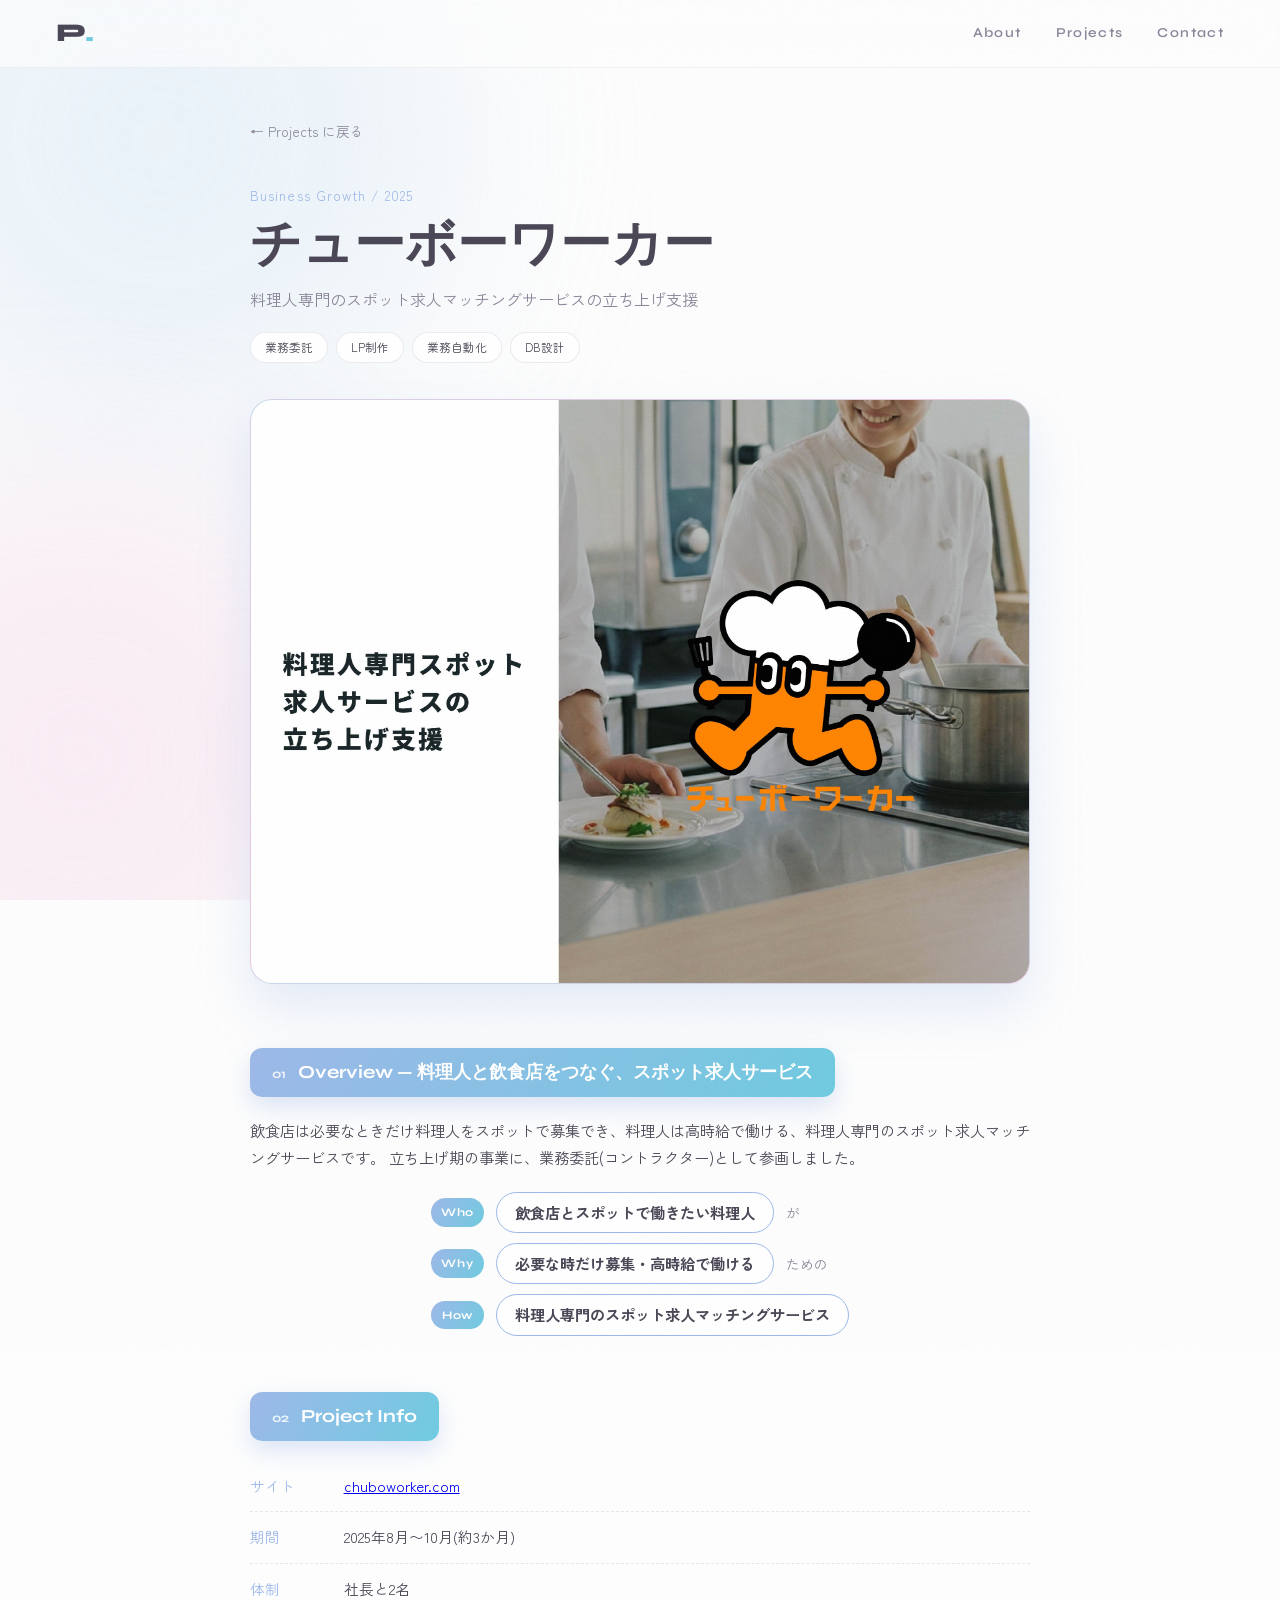
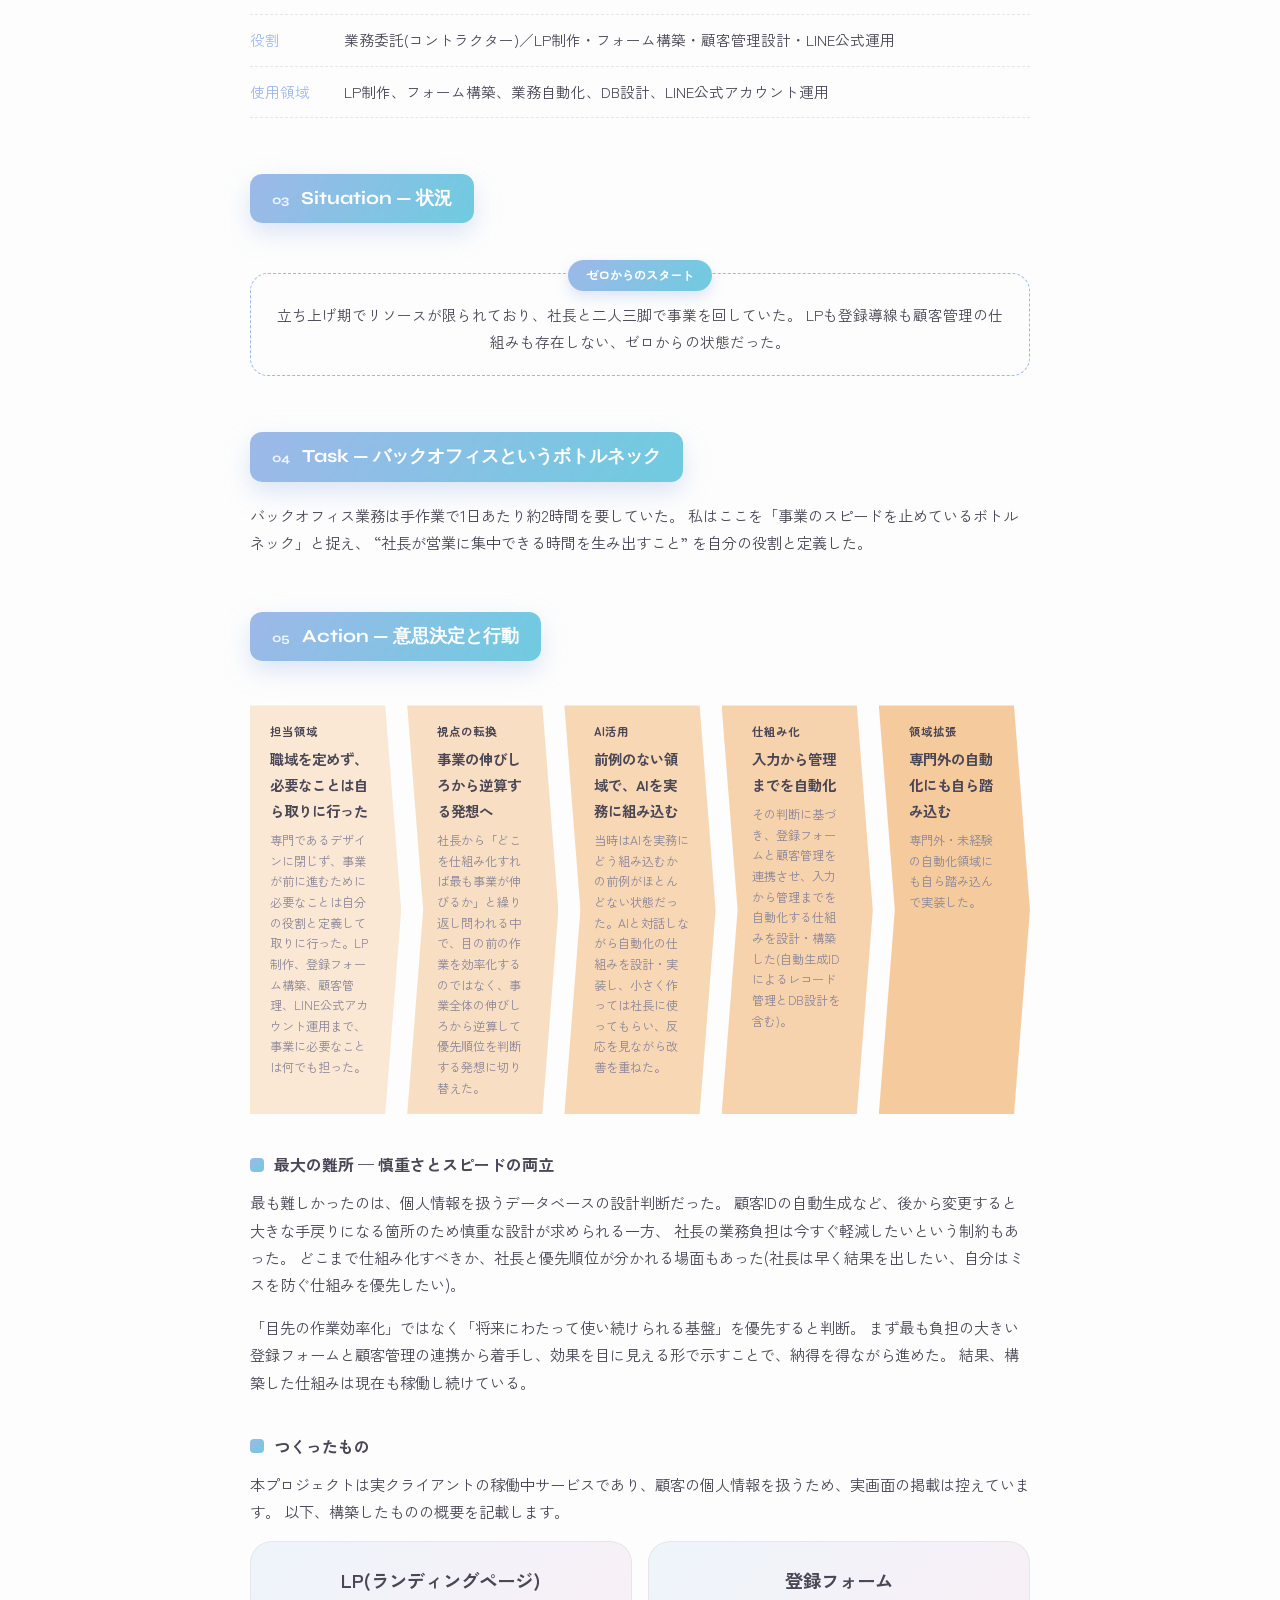
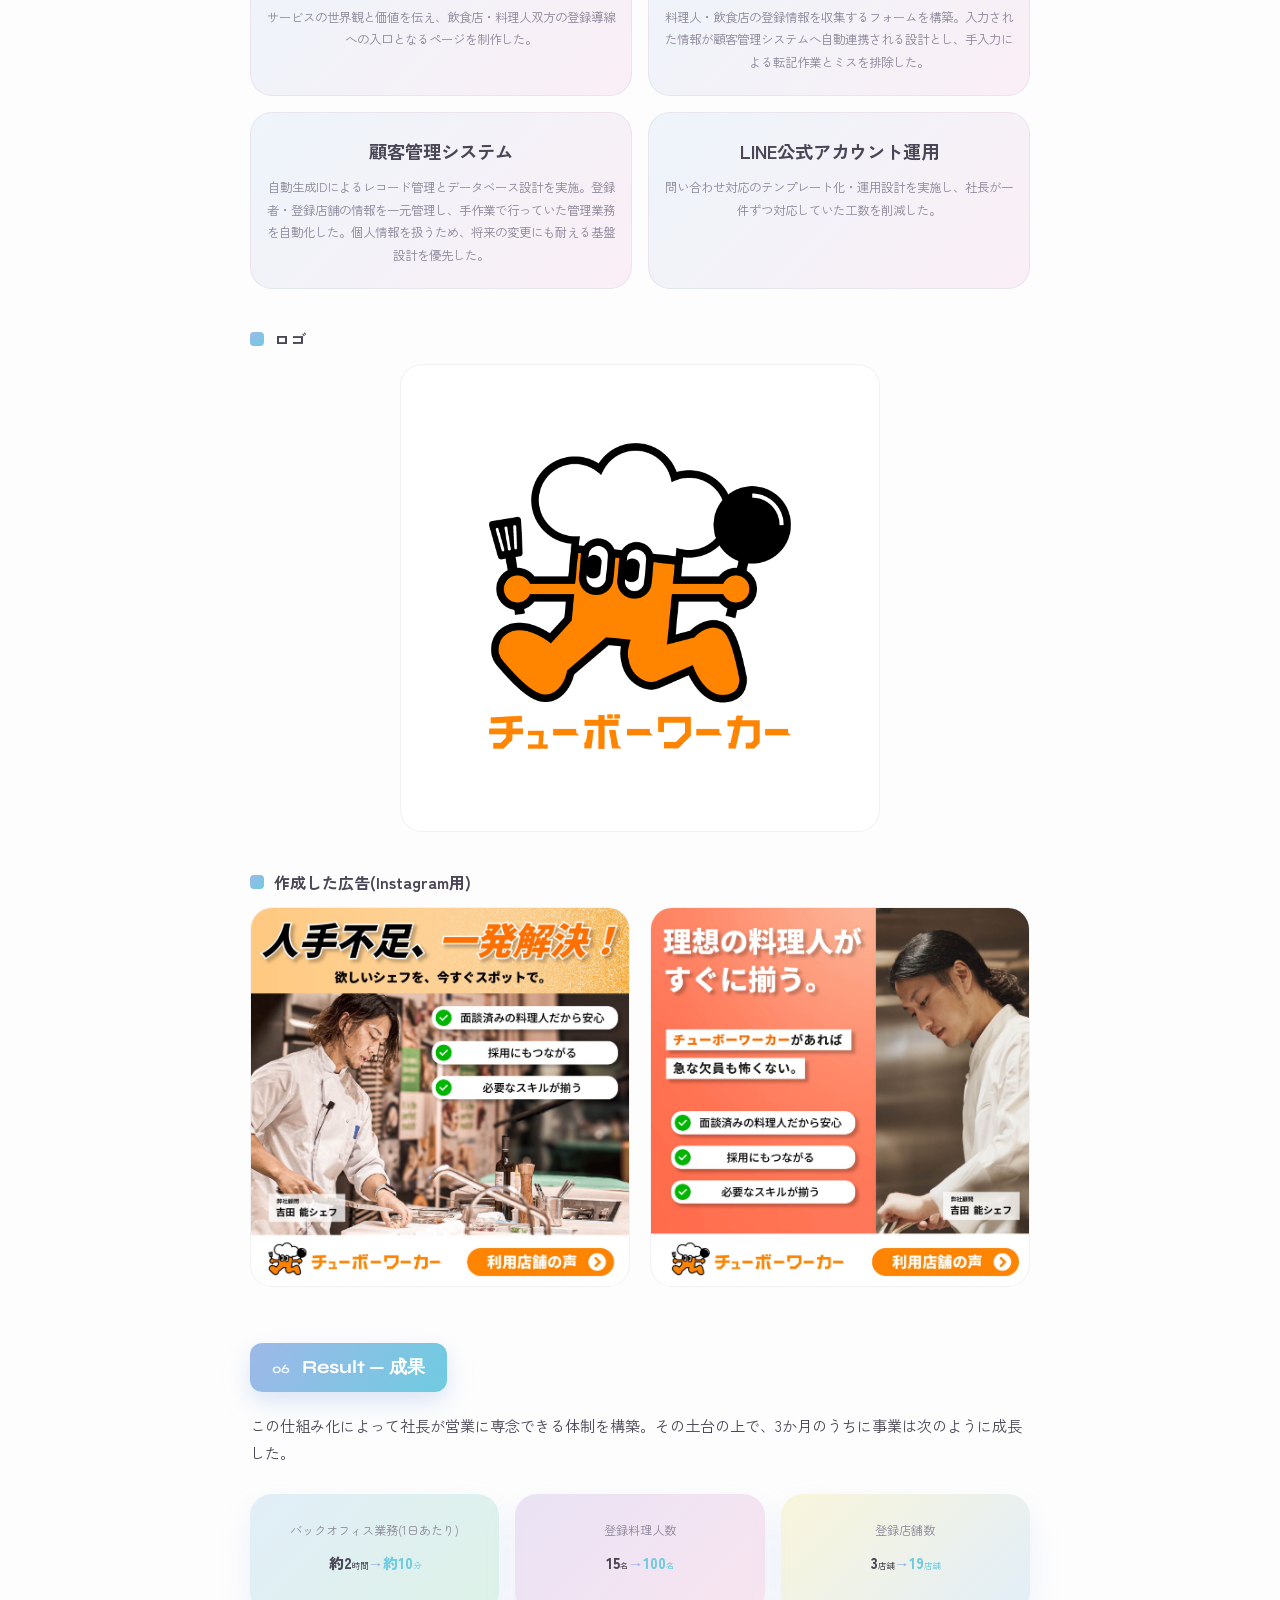
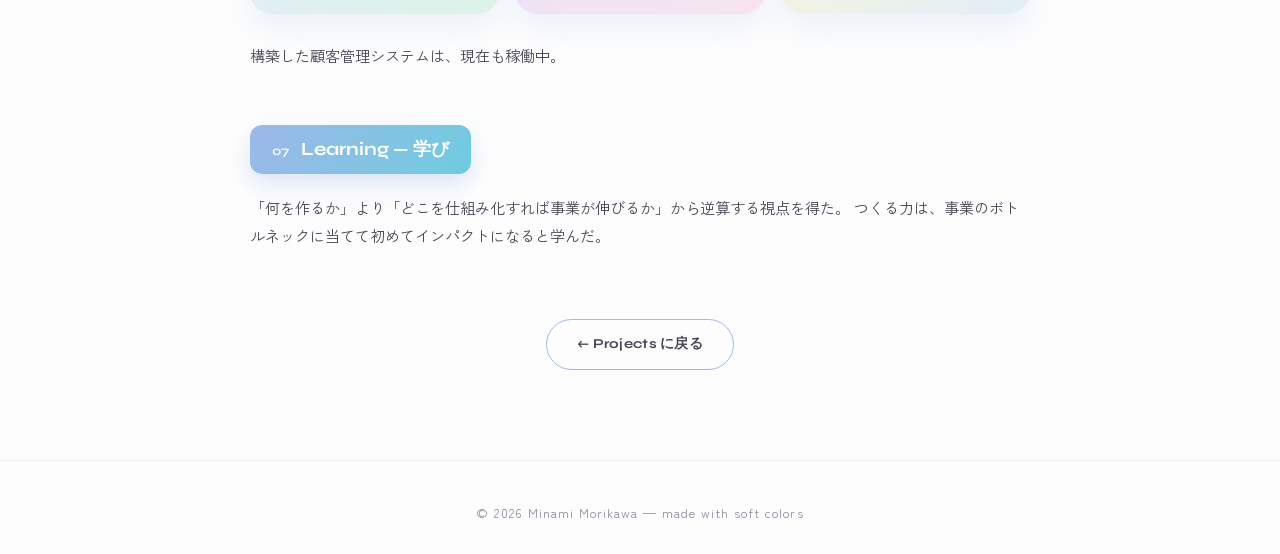
==== commit af28a4f2: "Revise チューボーワーカー for job-application use (5 fixes) 1. Fix year error: header meta and index card "Bu" ====
--- a/works/chuboworker.html
+++ b/works/chuboworker.html
@@ -40,7 +40,7 @@
 
     <!-- ▼▼ タイトルまわり ▼▼ -->
     <header class="wp-head">
-      <p class="wp-meta reveal">Business Growth / 2026</p>
+      <p class="wp-meta reveal">Business Growth / 2025</p>
       <h1 class="wp-title" data-split>チューボーワーカー</h1>
       <p class="wp-sub reveal delay-1">料理人専門のスポット求人マッチングサービスの立ち上げ支援</p>
       <div class="wp-tags reveal delay-1">
@@ -72,7 +72,7 @@
       <h2><span class="wp-section-num">02</span>Project Info</h2>
       <dl class="wp-info">
         <div><dt>サイト</dt><dd><a href="https://chuboworker.com" target="_blank" rel="noopener noreferrer">chuboworker.com</a></dd></div>
-        <div><dt>期間</dt><dd>約3か月</dd></div>
+        <div><dt>期間</dt><dd>2025年8月〜10月(約3か月)</dd></div>
         <div><dt>体制</dt><dd>社長と2名</dd></div>
         <div><dt>役割</dt><dd>業務委託(コントラクター)／LP制作・フォーム構築・顧客管理設計・LINE公式運用</dd></div>
         <div><dt>使用領域</dt><dd>LP制作、フォーム構築、業務自動化、DB設計、LINE公式アカウント運用</dd></div>
@@ -104,11 +104,11 @@
     <!-- ▼▼ Action ▼▼ -->
     <section class="wp-section reveal">
       <h2><span class="wp-section-num">05</span>Action — 意思決定と行動</h2>
-      <div class="wp-timeline">
+      <div class="wp-timeline wp-timeline-5">
         <div class="wp-tl-step">
           <span class="wp-tl-week">担当領域</span>
-          <strong>事業に必要なことは何でも担った</strong>
-          <p>LP制作、登録フォーム構築、顧客管理、LINE公式アカウント運用まで、事業に必要なことは何でも担った。</p>
+          <strong>職域を定めず、必要なことは自ら取りに行った</strong>
+          <p>専門であるデザインに閉じず、事業が前に進むために必要なことは自分の役割と定義して取りに行った。LP制作、登録フォーム構築、顧客管理、LINE公式アカウント運用まで、事業に必要なことは何でも担った。</p>
         </div>
         <div class="wp-tl-step">
           <span class="wp-tl-week">視点の転換</span>
@@ -116,6 +116,11 @@
           <p>社長から「どこを仕組み化すれば最も事業が伸びるか」と繰り返し問われる中で、目の前の作業を効率化するのではなく、事業全体の伸びしろから逆算して優先順位を判断する発想に切り替えた。</p>
         </div>
         <div class="wp-tl-step">
+          <span class="wp-tl-week">AI活用</span>
+          <strong>前例のない領域で、AIを実務に組み込む</strong>
+          <p>当時はAIを実務にどう組み込むかの前例がほとんどない状態だった。AIと対話しながら自動化の仕組みを設計・実装し、小さく作っては社長に使ってもらい、反応を見ながら改善を重ねた。</p>
+        </div>
+        <div class="wp-tl-step">
           <span class="wp-tl-week">仕組み化</span>
           <strong>入力から管理までを自動化</strong>
           <p>その判断に基づき、登録フォームと顧客管理を連携させ、入力から管理までを自動化する仕組みを設計・構築した(自動生成IDによるレコード管理とDB設計を含む)。</p>
@@ -127,12 +132,41 @@
         </div>
       </div>
 
+      <h3 class="wp-subhead">最大の難所 — 慎重さとスピードの両立</h3>
+      <p>
+        最も難しかったのは、個人情報を扱うデータベースの設計判断だった。
+        顧客IDの自動生成など、後から変更すると大きな手戻りになる箇所のため慎重な設計が求められる一方、
+        社長の業務負担は今すぐ軽減したいという制約もあった。
+        どこまで仕組み化すべきか、社長と優先順位が分かれる場面もあった(社長は早く結果を出したい、自分はミスを防ぐ仕組みを優先したい)。
+      </p>
+      <p>
+        「目先の作業効率化」ではなく「将来にわたって使い続けられる基盤」を優先すると判断。
+        まず最も負担の大きい登録フォームと顧客管理の連携から着手し、効果を目に見える形で示すことで、納得を得ながら進めた。
+        結果、構築した仕組みは現在も稼働し続けている。
+      </p>
+
       <h3 class="wp-subhead">つくったもの</h3>
-      <div class="wp-gallery" style="margin-top: 16px;">
-        <div class="wp-shot-placeholder"><span>LP画面<br />(準備中)</span></div>
-        <div class="wp-shot-placeholder"><span>登録フォーム画面<br />(準備中)</span></div>
-        <div class="wp-shot-placeholder"><span>顧客管理システム画面<br />(準備中)</span></div>
-        <div class="wp-shot-placeholder"><span>LINE公式アカウント運用画面<br />(準備中)</span></div>
+      <p>
+        本プロジェクトは実クライアントの稼働中サービスであり、顧客の個人情報を扱うため、実画面の掲載は控えています。
+        以下、構築したものの概要を記載します。
+      </p>
+      <div class="wp-cards3 wp-cards3-2col" style="margin-top: 16px;">
+        <div>
+          <h3>LP(ランディングページ)</h3>
+          <p>サービスの世界観と価値を伝え、飲食店・料理人双方の登録導線への入口となるページを制作した。</p>
+        </div>
+        <div>
+          <h3>登録フォーム</h3>
+          <p>料理人・飲食店の登録情報を収集するフォームを構築。入力された情報が顧客管理システムへ自動連携される設計とし、手入力による転記作業とミスを排除した。</p>
+        </div>
+        <div>
+          <h3>顧客管理システム</h3>
+          <p>自動生成IDによるレコード管理とデータベース設計を実施。登録者・登録店舗の情報を一元管理し、手作業で行っていた管理業務を自動化した。個人情報を扱うため、将来の変更にも耐える基盤設計を優先した。</p>
+        </div>
+        <div>
+          <h3>LINE公式アカウント運用</h3>
+          <p>問い合わせ対応のテンプレート化・運用設計を実施し、社長が一件ずつ対応していた工数を削減した。</p>
+        </div>
       </div>
 
       <h3 class="wp-subhead">ロゴ</h3>
--- a/css/style.css
+++ b/css/style.css
@@ -1131,6 +1131,8 @@
   margin-bottom: 8px;
 }
 .wp-cards3 p { font-size: 0.78rem; color: var(--ink-soft); margin: 0; }
+/* 4枚を2×2で並べたい場合の列数上書き */
+.wp-cards3-2col { grid-template-columns: repeat(2, 1fr); }
 
 /* 週ごとのタイムライン(右向き矢印) */
 .wp-timeline {
@@ -1154,6 +1156,10 @@
 .wp-tl-step:nth-child(2) { background: rgba(245, 199, 150, 0.55); }
 .wp-tl-step:nth-child(3) { background: rgba(245, 199, 150, 0.7); }
 .wp-tl-step:nth-child(4) { background: rgba(245, 199, 150, 0.85); }
+/* 5ステップ版(仕組み化の前にAI活用を挟みたい場合) */
+.wp-timeline-5 { grid-template-columns: repeat(5, 1fr); }
+.wp-timeline-5 .wp-tl-step:nth-child(4) { background: rgba(245, 199, 150, 0.78); }
+.wp-timeline-5 .wp-tl-step:nth-child(5) { background: rgba(245, 199, 150, 0.92); }
 .wp-tl-week {
   font-family: var(--font-accent);
   font-weight: 700;
@@ -1594,25 +1600,6 @@
 }
 .wp-kpi-value .wp-kpi-after { color: var(--accent-sky); }
 .wp-kpi-unit { font-size: 0.55em; font-weight: 400; }
-
-/* 未提供の画像を差し込む場所を示すプレースホルダー */
-.wp-shot-placeholder {
-  display: flex;
-  align-items: center;
-  justify-content: center;
-  aspect-ratio: 4 / 3;
-  border: 1.5px dashed rgba(139, 134, 153, 0.35);
-  border-radius: var(--radius);
-  background: rgba(139, 134, 153, 0.04);
-}
-.wp-shot-placeholder span {
-  font-family: var(--font-accent);
-  font-size: 0.76rem;
-  color: var(--ink-soft);
-  text-align: center;
-  line-height: 1.7;
-  padding: 0 16px;
-}
 
 /* 小見出し */
 .wp-subhead {
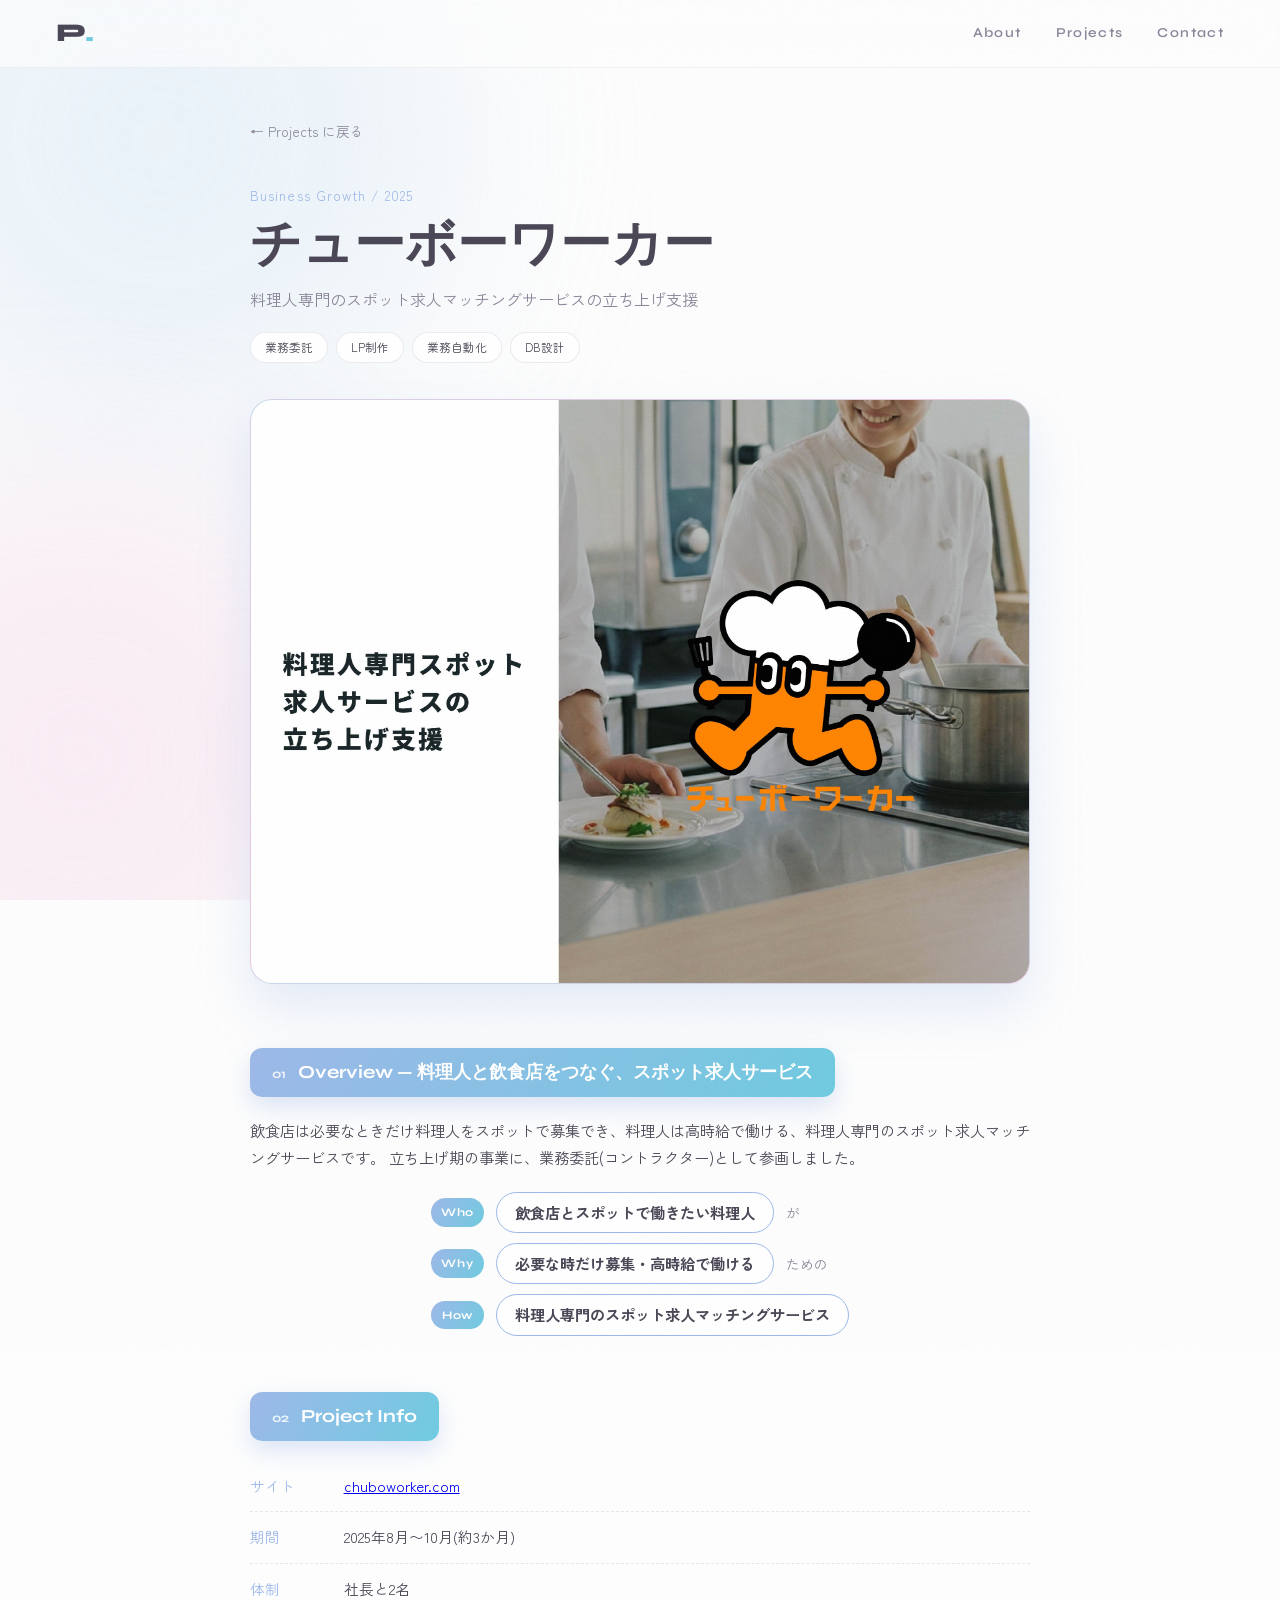
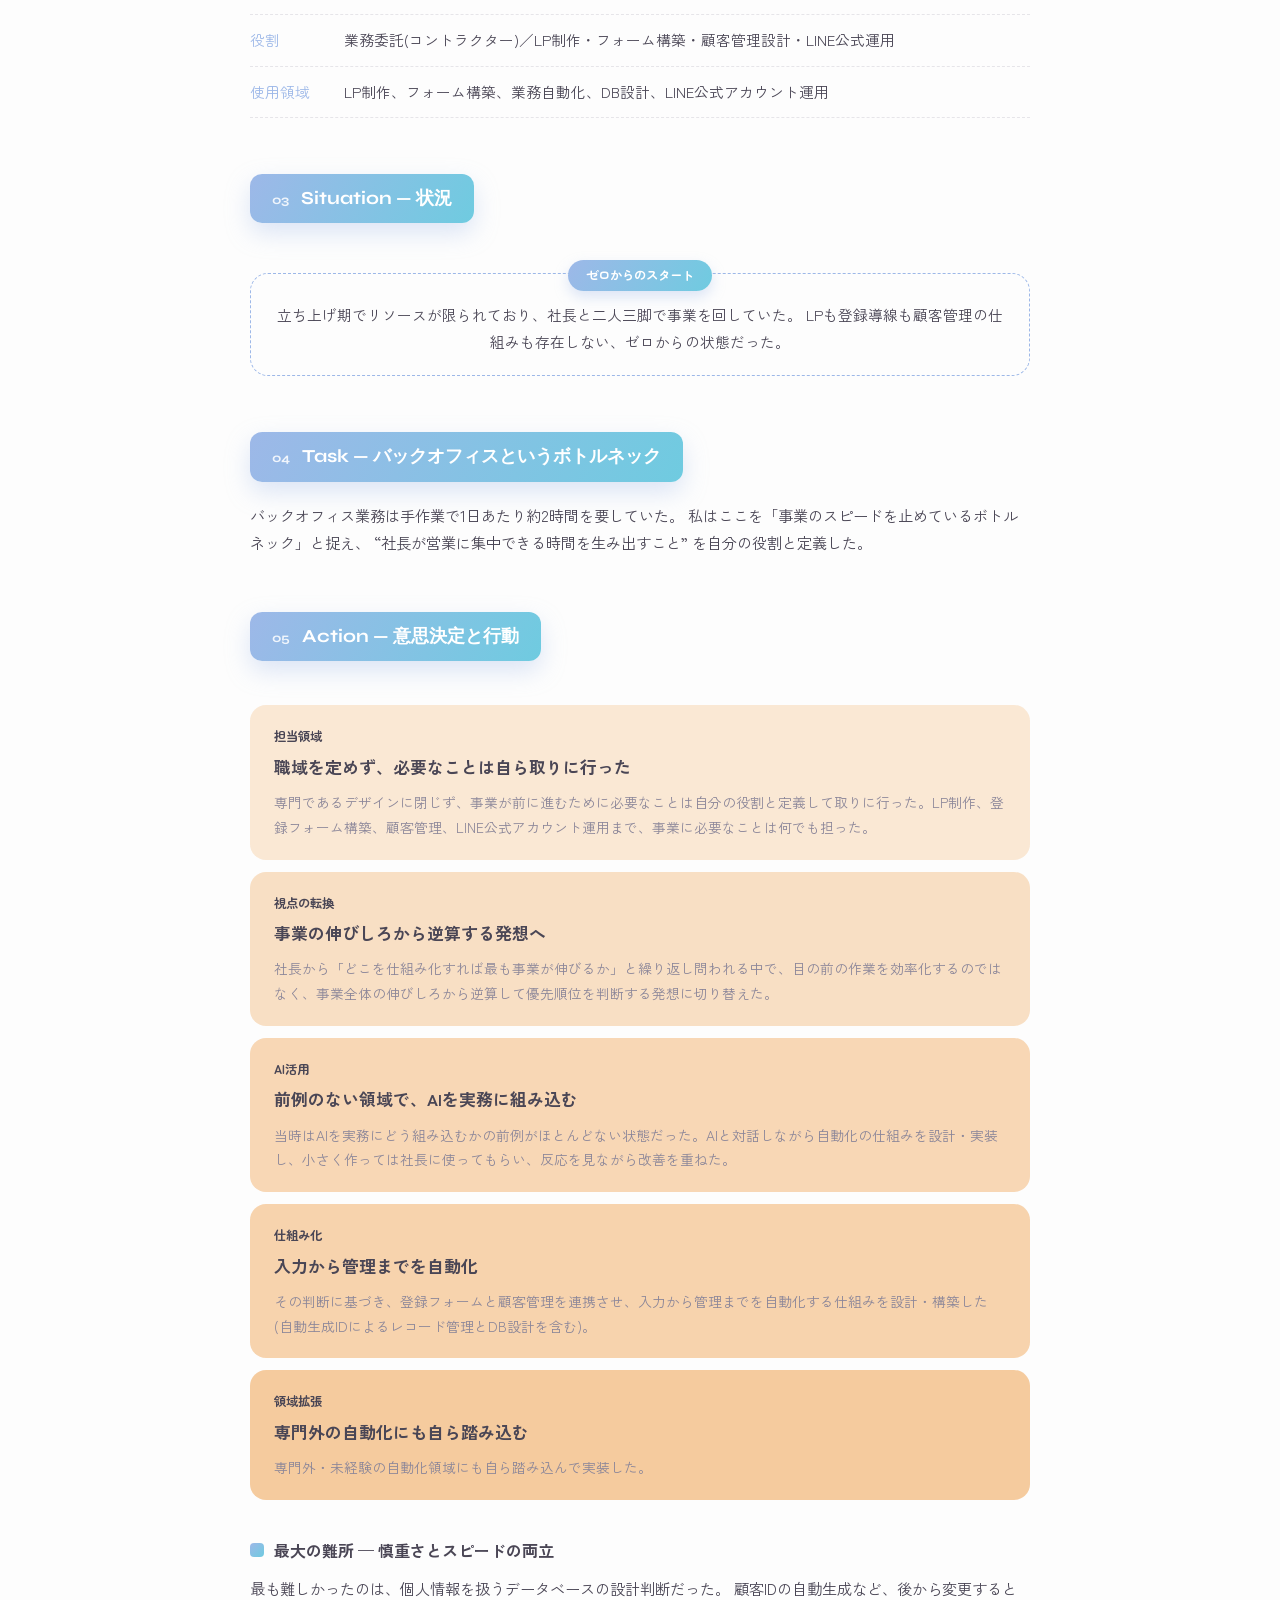
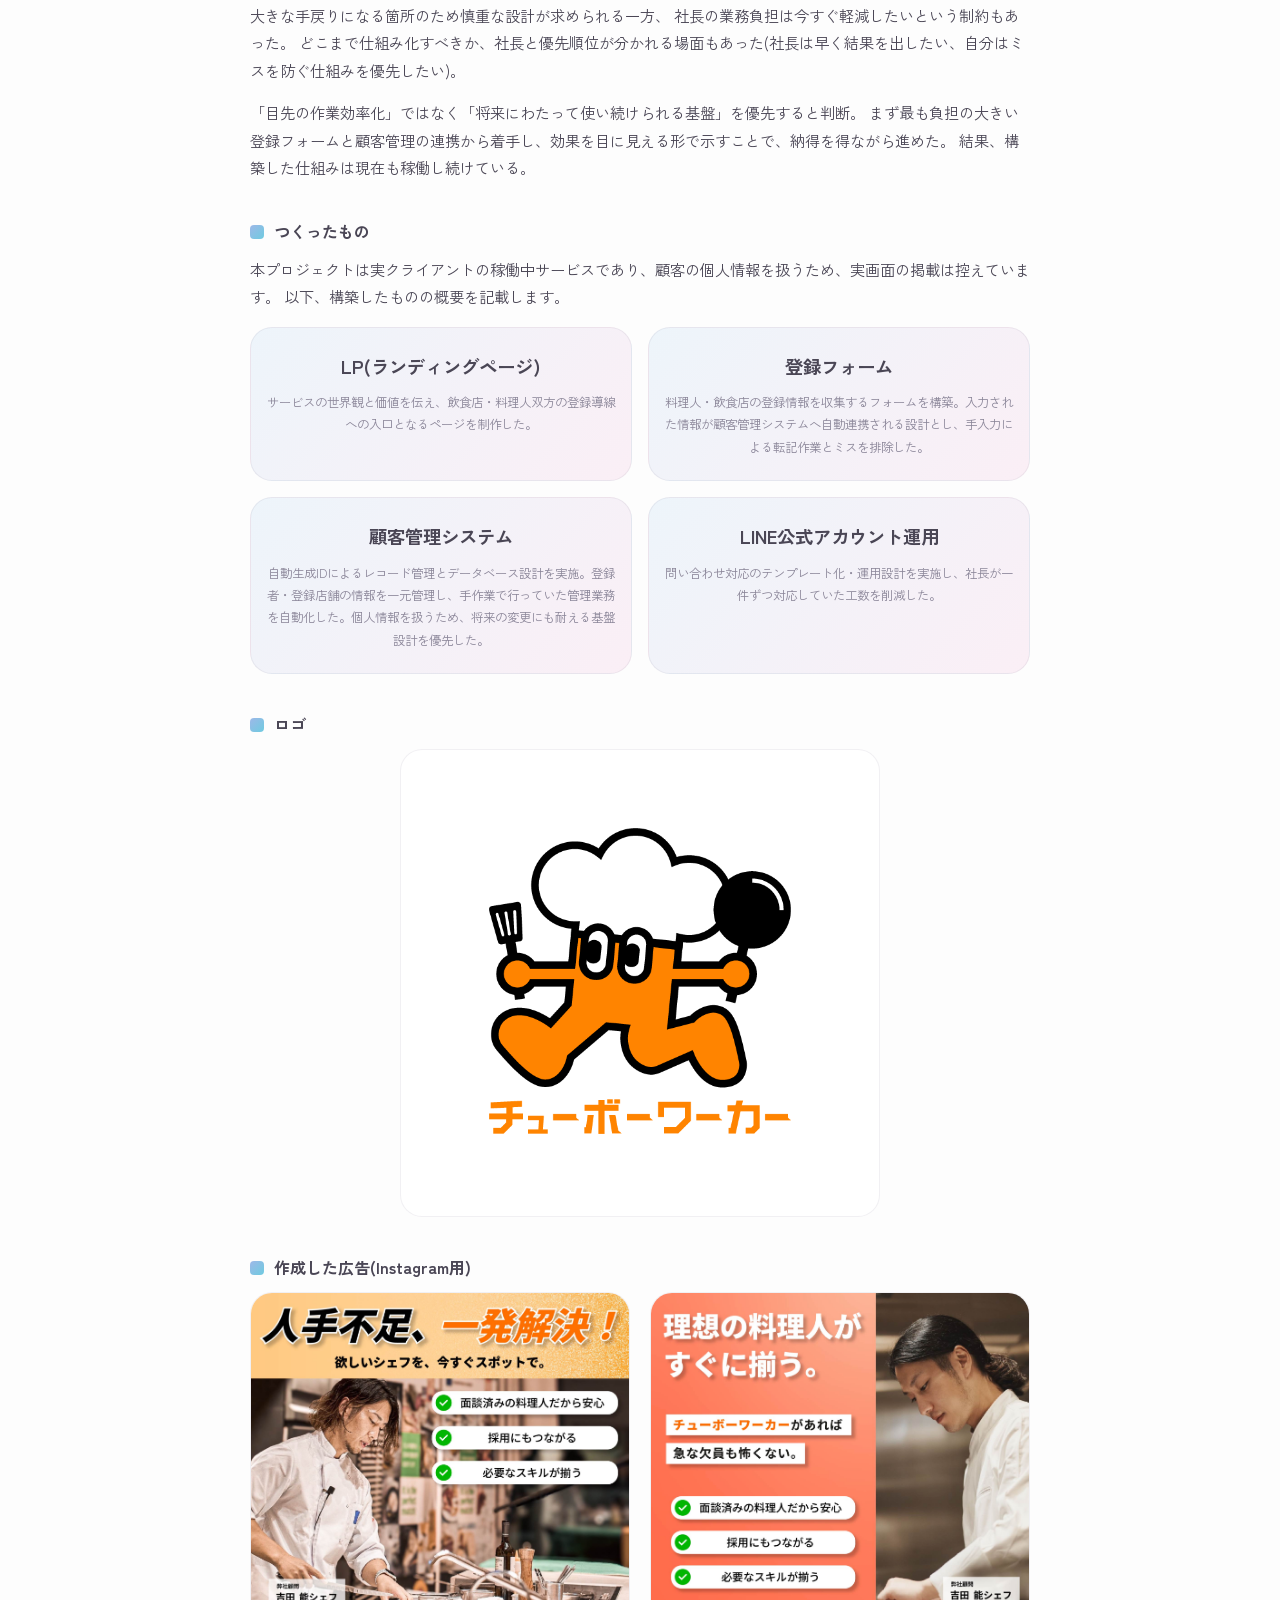
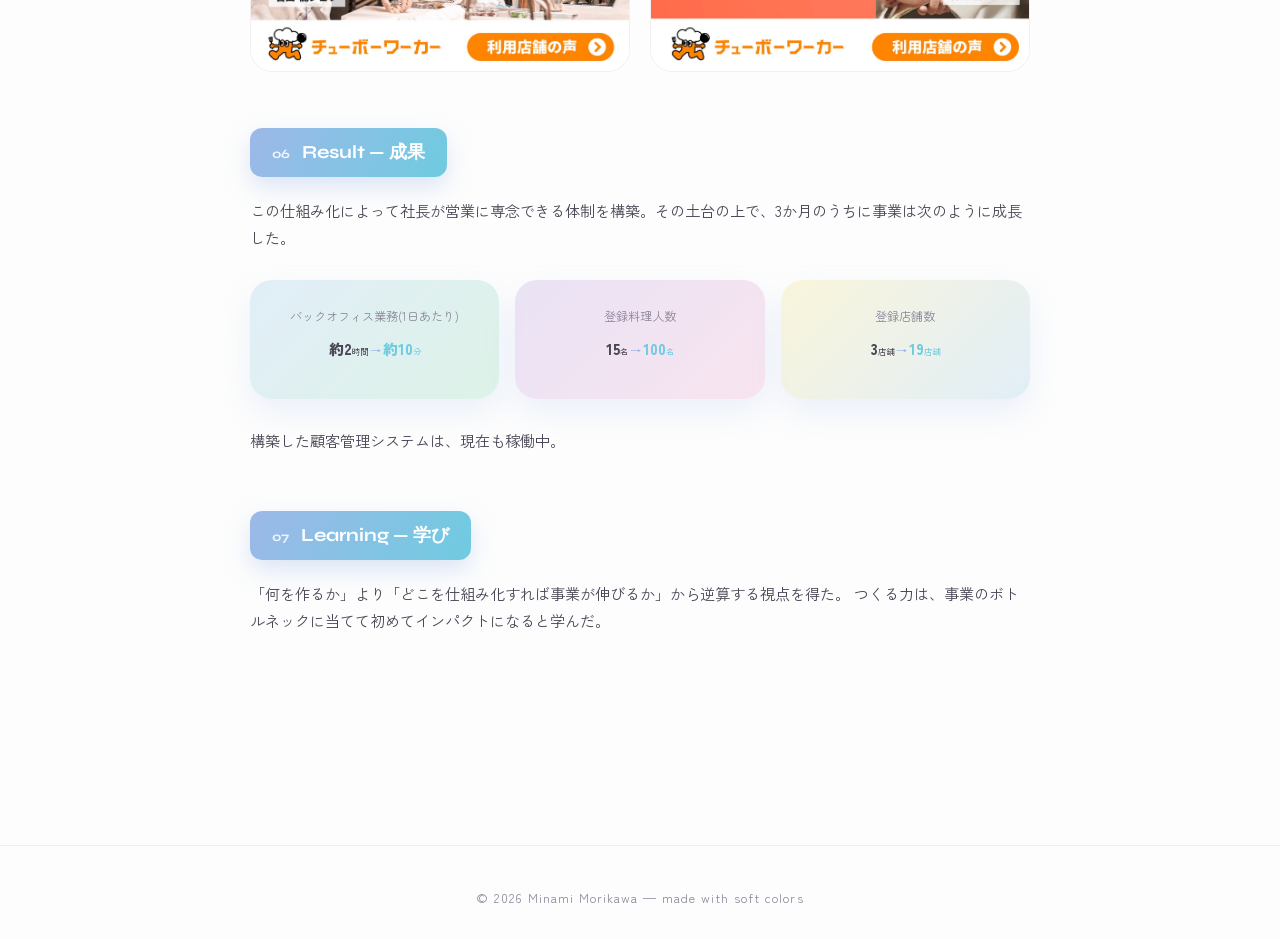
==== commit b256b10e: "Improve section 05 Action readability: stack cards vertically The 5-across chevron timeline crammed " ====
--- a/works/chuboworker.html
+++ b/works/chuboworker.html
@@ -104,7 +104,7 @@
     <!-- ▼▼ Action ▼▼ -->
     <section class="wp-section reveal">
       <h2><span class="wp-section-num">05</span>Action — 意思決定と行動</h2>
-      <div class="wp-timeline wp-timeline-5">
+      <div class="wp-timeline wp-timeline-5 wp-timeline-list">
         <div class="wp-tl-step">
           <span class="wp-tl-week">担当領域</span>
           <strong>職域を定めず、必要なことは自ら取りに行った</strong>
--- a/css/style.css
+++ b/css/style.css
@@ -1160,6 +1160,17 @@
 .wp-timeline-5 { grid-template-columns: repeat(5, 1fr); }
 .wp-timeline-5 .wp-tl-step:nth-child(4) { background: rgba(245, 199, 150, 0.78); }
 .wp-timeline-5 .wp-tl-step:nth-child(5) { background: rgba(245, 199, 150, 0.92); }
+/* 文章量が多い場合: 矢羽根の横並びをやめ、読みやすい縦積みカードに */
+.wp-timeline-list { grid-template-columns: 1fr; gap: 12px; }
+.wp-timeline-list .wp-tl-step,
+.wp-timeline-list .wp-tl-step:first-child {
+  clip-path: none;
+  border-radius: 16px;
+  padding: 20px 24px;
+}
+.wp-timeline-list .wp-tl-week { font-size: 0.78rem; }
+.wp-timeline-list .wp-tl-step strong { font-size: 1.05rem; margin-bottom: 8px; }
+.wp-timeline-list .wp-tl-step p { font-size: 0.86rem; line-height: 1.8; }
 .wp-tl-week {
   font-family: var(--font-accent);
   font-weight: 700;
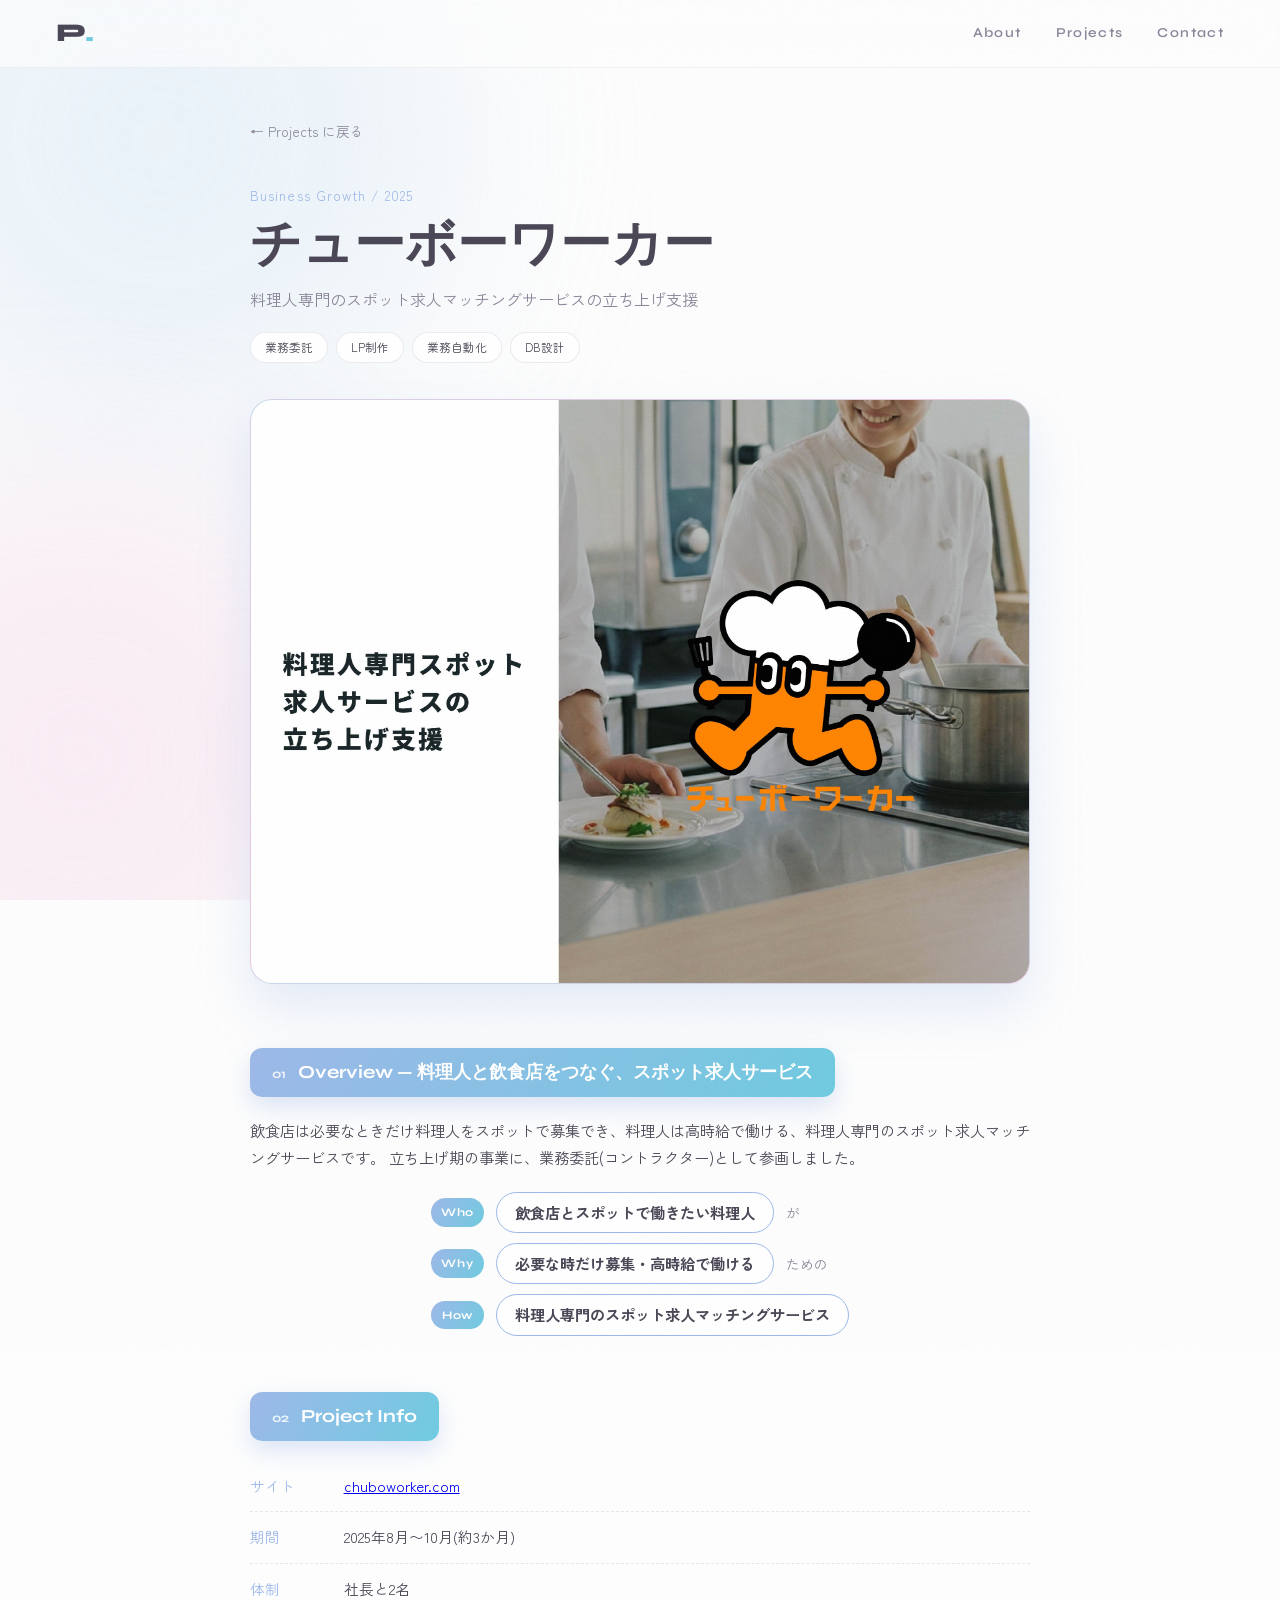
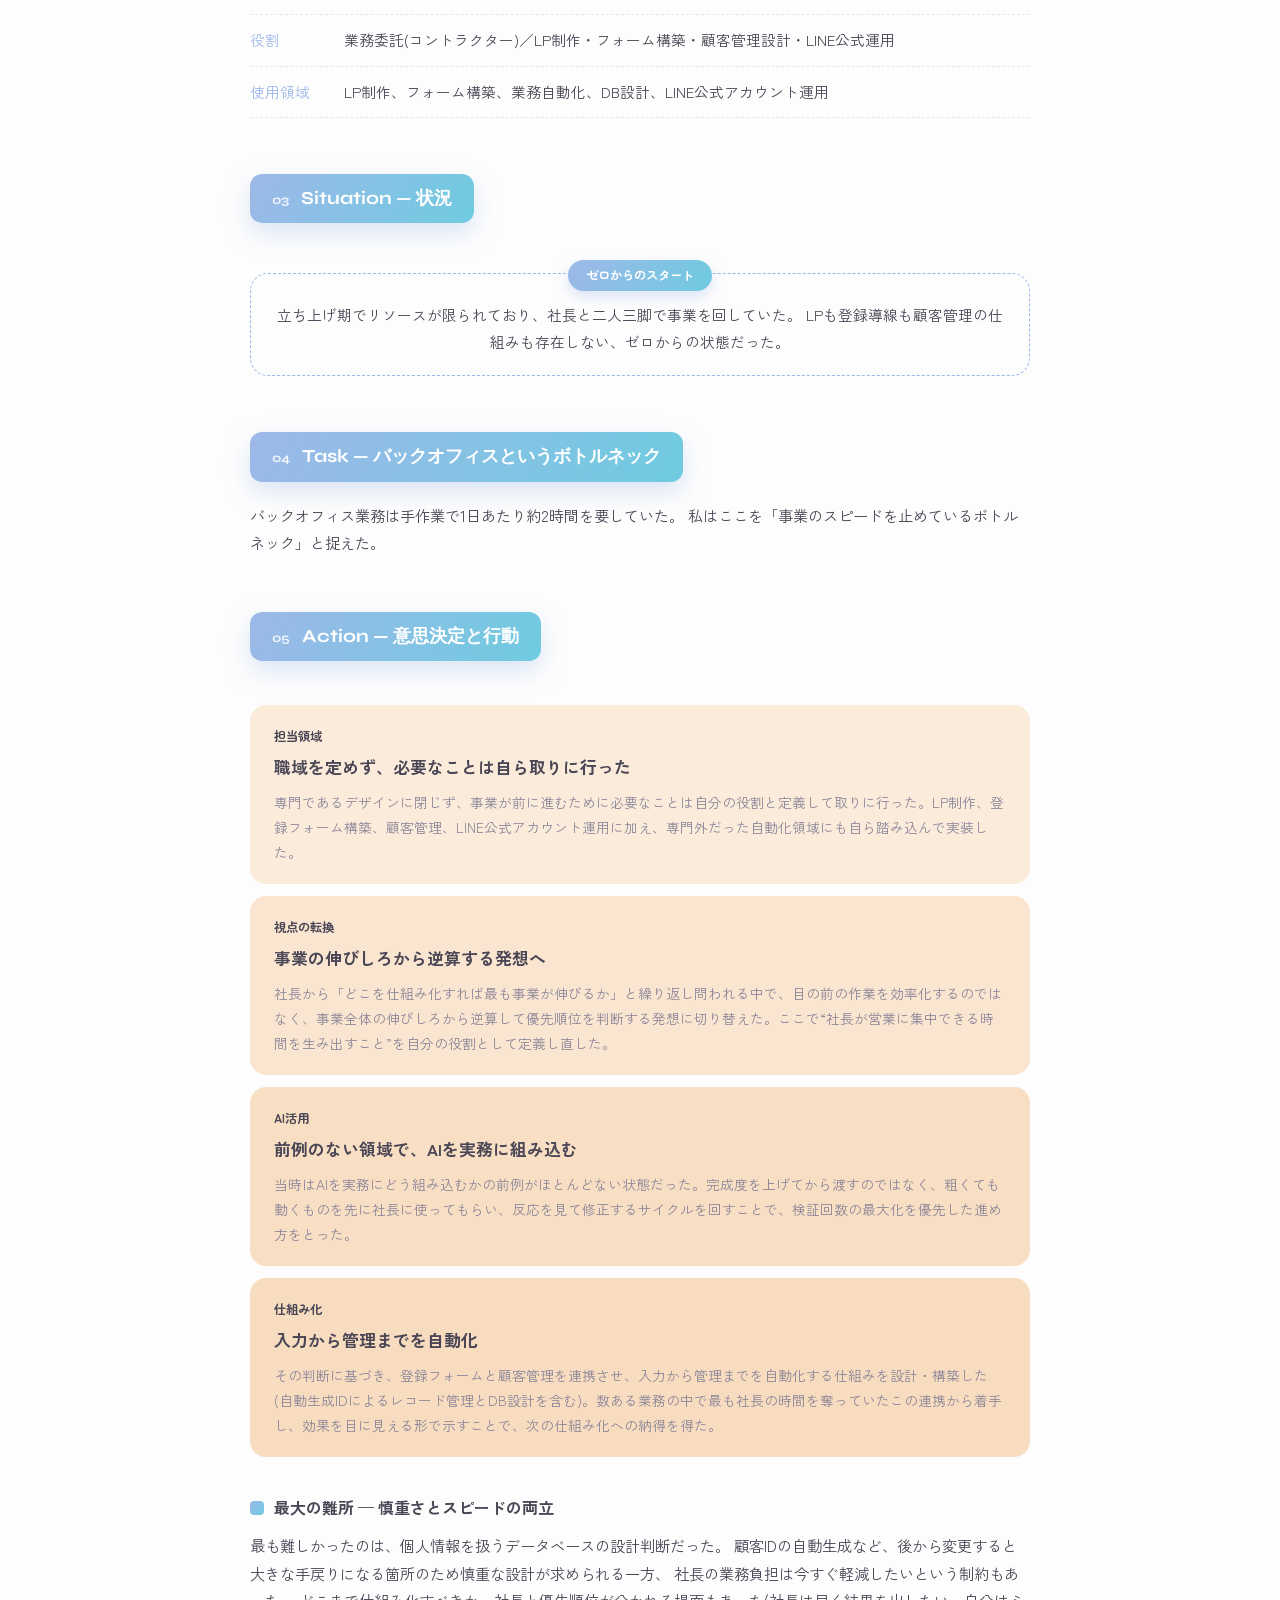
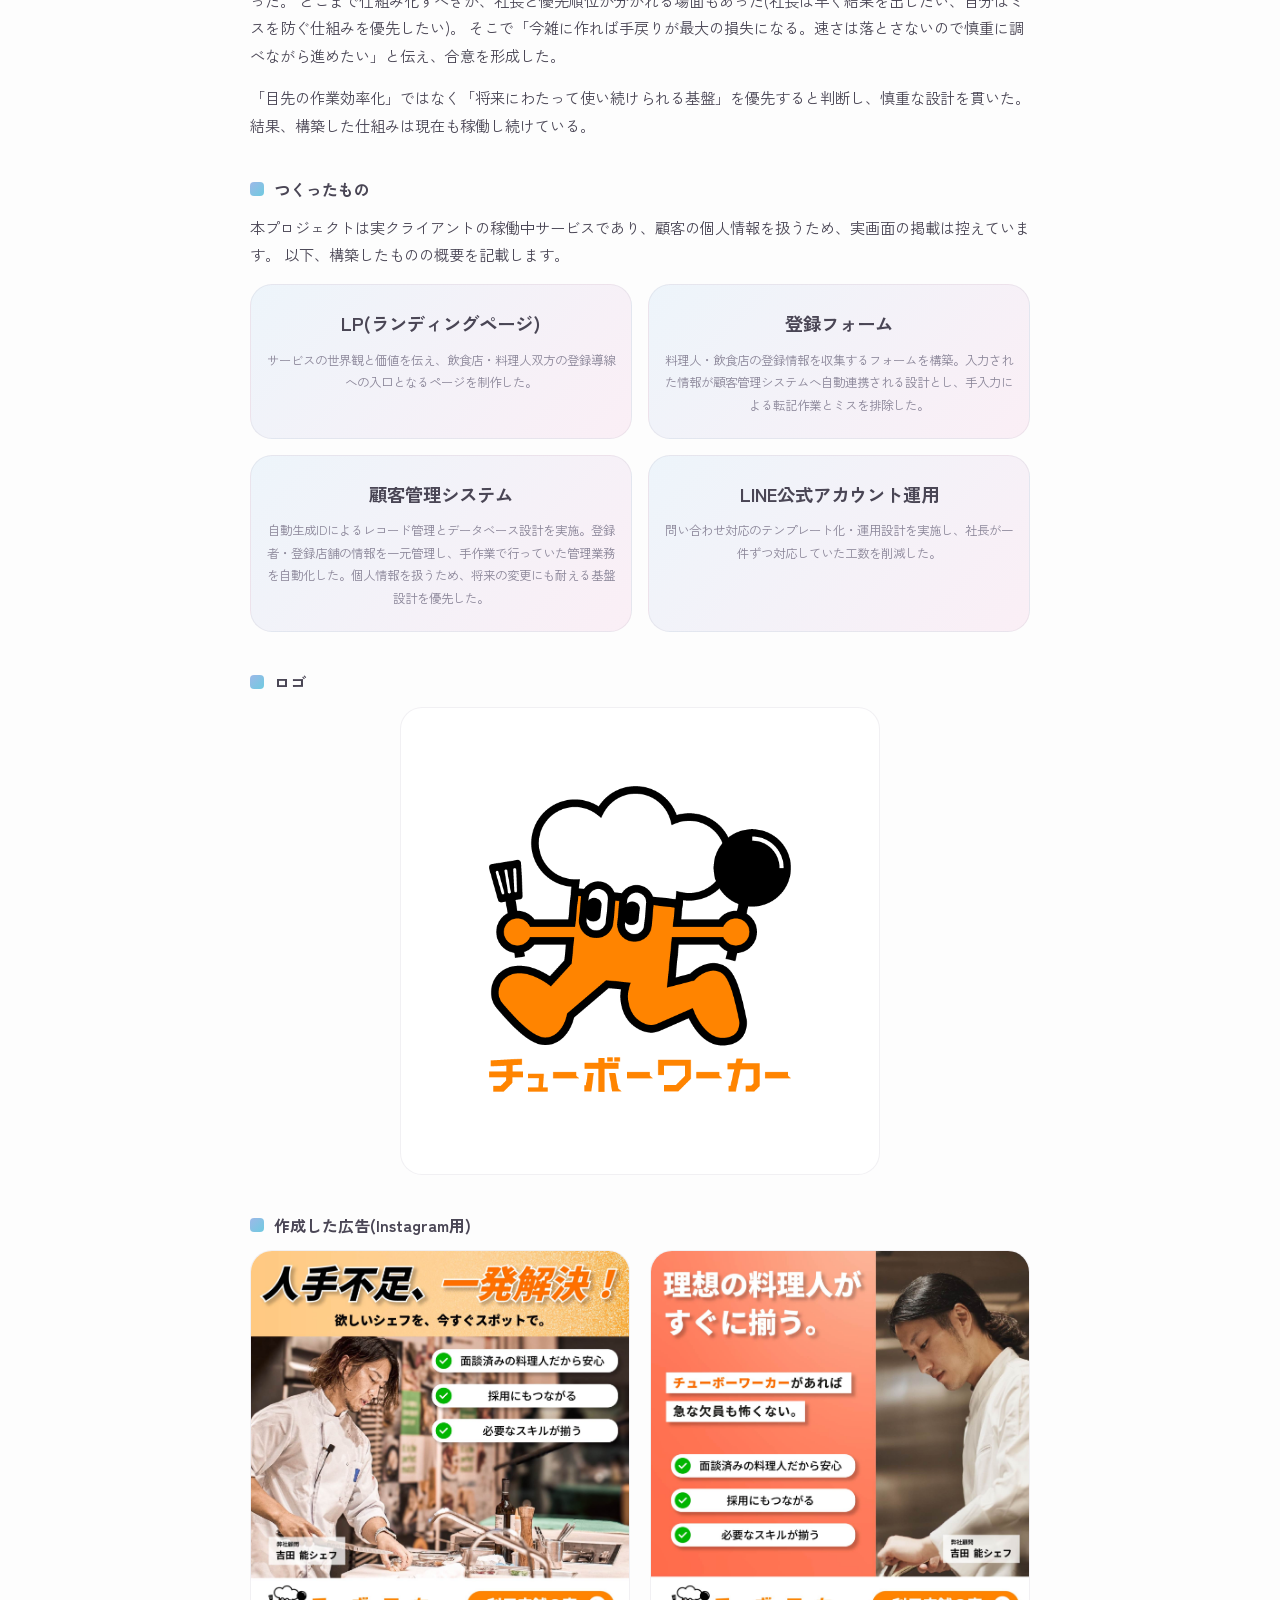
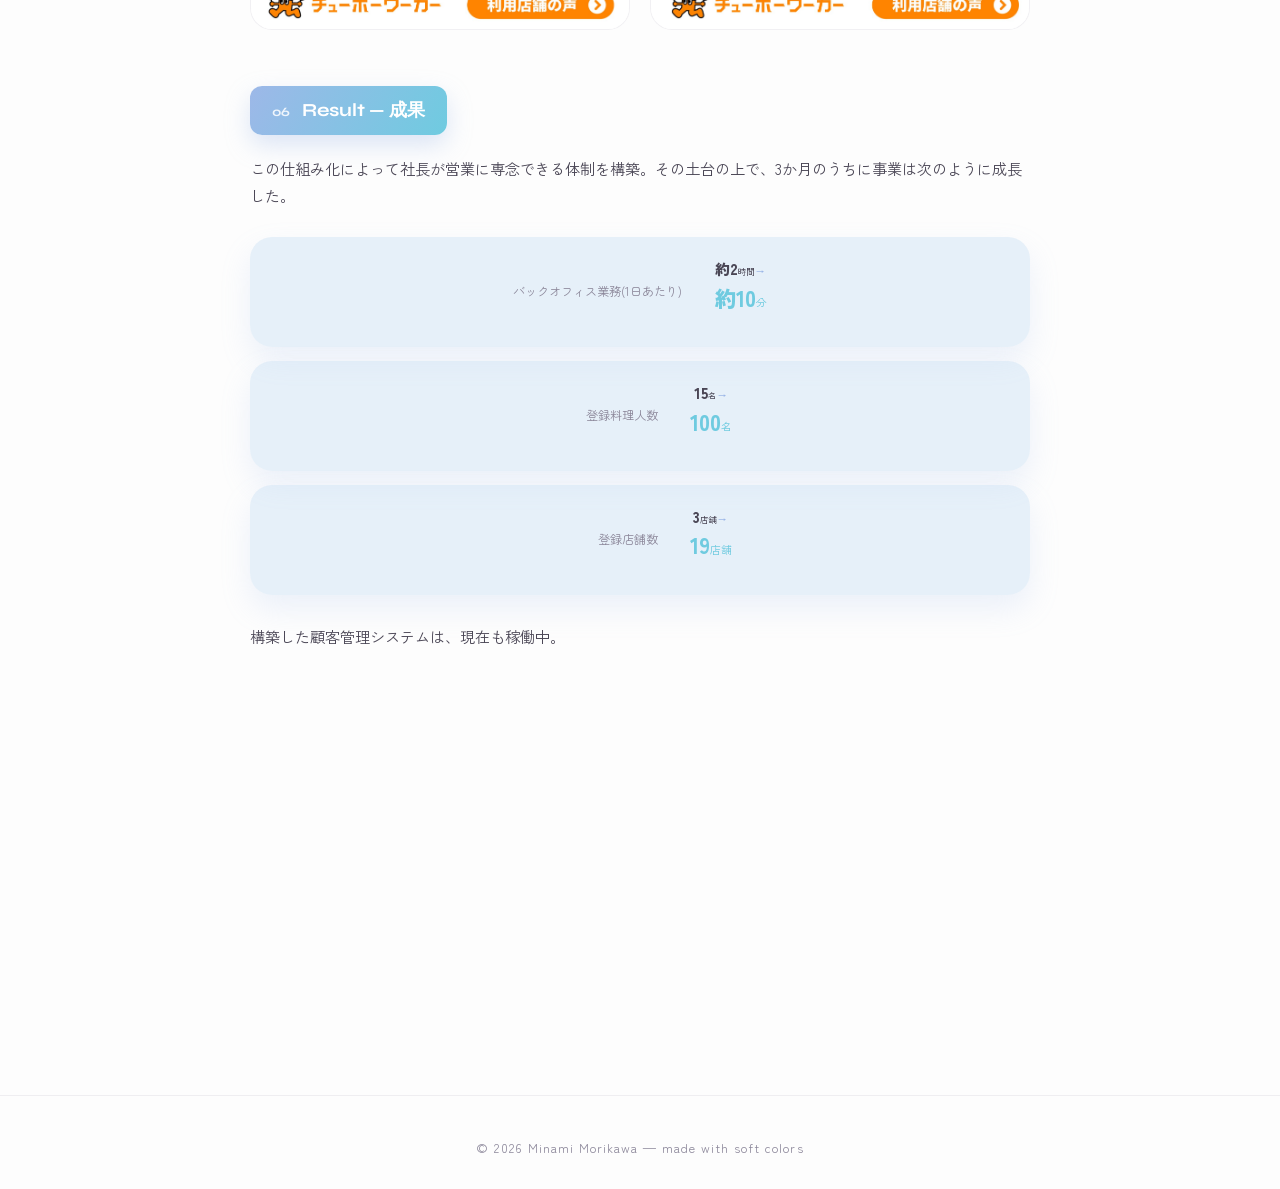
==== commit 9897b762: "Rework chuboworker Action/Task/Learning copy per ES-derived edits - Merge 領域拡張 into 担当領域 (same claim" ====
--- a/works/chuboworker.html
+++ b/works/chuboworker.html
@@ -96,8 +96,7 @@
       <h2><span class="wp-section-num">04</span>Task — バックオフィスというボトルネック</h2>
       <p>
         バックオフィス業務は手作業で1日あたり約2時間を要していた。
-        私はここを「事業のスピードを止めているボトルネック」と捉え、
-        “社長が営業に集中できる時間を生み出すこと” を自分の役割と定義した。
+        私はここを「事業のスピードを止めているボトルネック」と捉えた。
       </p>
     </section>
 
@@ -108,27 +107,22 @@
         <div class="wp-tl-step">
           <span class="wp-tl-week">担当領域</span>
           <strong>職域を定めず、必要なことは自ら取りに行った</strong>
-          <p>専門であるデザインに閉じず、事業が前に進むために必要なことは自分の役割と定義して取りに行った。LP制作、登録フォーム構築、顧客管理、LINE公式アカウント運用まで、事業に必要なことは何でも担った。</p>
+          <p>専門であるデザインに閉じず、事業が前に進むために必要なことは自分の役割と定義して取りに行った。LP制作、登録フォーム構築、顧客管理、LINE公式アカウント運用に加え、専門外だった自動化領域にも自ら踏み込んで実装した。</p>
         </div>
         <div class="wp-tl-step">
           <span class="wp-tl-week">視点の転換</span>
           <strong>事業の伸びしろから逆算する発想へ</strong>
-          <p>社長から「どこを仕組み化すれば最も事業が伸びるか」と繰り返し問われる中で、目の前の作業を効率化するのではなく、事業全体の伸びしろから逆算して優先順位を判断する発想に切り替えた。</p>
+          <p>社長から「どこを仕組み化すれば最も事業が伸びるか」と繰り返し問われる中で、目の前の作業を効率化するのではなく、事業全体の伸びしろから逆算して優先順位を判断する発想に切り替えた。ここで“社長が営業に集中できる時間を生み出すこと”を自分の役割として定義し直した。</p>
         </div>
         <div class="wp-tl-step">
           <span class="wp-tl-week">AI活用</span>
           <strong>前例のない領域で、AIを実務に組み込む</strong>
-          <p>当時はAIを実務にどう組み込むかの前例がほとんどない状態だった。AIと対話しながら自動化の仕組みを設計・実装し、小さく作っては社長に使ってもらい、反応を見ながら改善を重ねた。</p>
+          <p>当時はAIを実務にどう組み込むかの前例がほとんどない状態だった。完成度を上げてから渡すのではなく、粗くても動くものを先に社長に使ってもらい、反応を見て修正するサイクルを回すことで、検証回数の最大化を優先した進め方をとった。</p>
         </div>
         <div class="wp-tl-step">
           <span class="wp-tl-week">仕組み化</span>
           <strong>入力から管理までを自動化</strong>
-          <p>その判断に基づき、登録フォームと顧客管理を連携させ、入力から管理までを自動化する仕組みを設計・構築した(自動生成IDによるレコード管理とDB設計を含む)。</p>
-        </div>
-        <div class="wp-tl-step">
-          <span class="wp-tl-week">領域拡張</span>
-          <strong>専門外の自動化にも自ら踏み込む</strong>
-          <p>専門外・未経験の自動化領域にも自ら踏み込んで実装した。</p>
+          <p>その判断に基づき、登録フォームと顧客管理を連携させ、入力から管理までを自動化する仕組みを設計・構築した(自動生成IDによるレコード管理とDB設計を含む)。数ある業務の中で最も社長の時間を奪っていたこの連携から着手し、効果を目に見える形で示すことで、次の仕組み化への納得を得た。</p>
         </div>
       </div>
 
@@ -138,10 +132,10 @@
         顧客IDの自動生成など、後から変更すると大きな手戻りになる箇所のため慎重な設計が求められる一方、
         社長の業務負担は今すぐ軽減したいという制約もあった。
         どこまで仕組み化すべきか、社長と優先順位が分かれる場面もあった(社長は早く結果を出したい、自分はミスを防ぐ仕組みを優先したい)。
-      </p>
-      <p>
-        「目先の作業効率化」ではなく「将来にわたって使い続けられる基盤」を優先すると判断。
-        まず最も負担の大きい登録フォームと顧客管理の連携から着手し、効果を目に見える形で示すことで、納得を得ながら進めた。
+        そこで「今雑に作れば手戻りが最大の損失になる。速さは落とさないので慎重に調べながら進めたい」と伝え、合意を形成した。
+      </p>
+      <p>
+        「目先の作業効率化」ではなく「将来にわたって使い続けられる基盤」を優先すると判断し、慎重な設計を貫いた。
         結果、構築した仕組みは現在も稼働し続けている。
       </p>
 
@@ -212,6 +206,7 @@
       <p>
         「何を作るか」より「どこを仕組み化すれば事業が伸びるか」から逆算する視点を得た。
         つくる力は、事業のボトルネックに当てて初めてインパクトになると学んだ。
+        良いものをつくるだけでは不十分で、それが課題との結びつきとして伝わって初めて価値になる——これはハッカソンで得た気づきだったが、チューボーワーカーでの実践を通じて確信に変わった。
       </p>
     </section>
 
--- a/css/style.css
+++ b/css/style.css
@@ -588,6 +588,18 @@
   border: 6px solid transparent;
   border-top-color: #fff;
 }
+.hobby-note-icons {
+  display: flex;
+  justify-content: center;
+  gap: 8px;
+  margin-top: 8px;
+}
+.hobby-note-icons .tool-icon {
+  width: 28px;
+  height: 28px;
+  border-radius: 7px;
+  box-shadow: 0 4px 10px rgba(74, 70, 85, 0.14);
+}
 .hobby-tags li.is-open .hobby-note {
   opacity: 1;
   transform: translateX(calc(-50% + var(--note-shift, 0px))) translateY(0);
@@ -644,10 +656,38 @@
    works
    ------------------------------------------------------------ */
 .works-grid {
+  --works-gap: clamp(18px, 3vw, 30px);
   display: grid;
   grid-template-columns: repeat(3, 1fr);
   grid-auto-rows: auto;
-  gap: clamp(18px, 3vw, 30px);
+  gap: var(--works-gap);
+}
+/* デフォルト(タブレット/モバイル)はラッパーを透過させ、中の2枚を通常のグリッドアイテムとして扱う */
+.works-pair { display: contents; }
+@media (min-width: 861px) {
+  /* PC(3列)表示: Pickupカードは2行分の高さを持つため、右側2枚を1つの縦積みグループにして
+     その高さいっぱいにサムネイルを伸縮させ、Pickupとの縦のズレを無くす */
+  .works-pair {
+    display: flex;
+    flex-direction: column;
+    grid-row: span 2;
+    gap: var(--works-gap);
+  }
+  .works-pair .work-card {
+    display: flex;
+    flex-direction: column;
+    flex: 1 1 0;
+    min-height: 0;
+  }
+  .works-pair .work-thumb {
+    flex: 1 1 auto;
+    min-height: 0;
+    aspect-ratio: auto;
+  }
+  .works-pair .work-card h3,
+  .works-pair .work-card p {
+    flex-shrink: 0;
+  }
 }
 .work-card-featured {
   grid-column: span 2;
@@ -1142,7 +1182,7 @@
   margin-top: 24px;
 }
 .wp-tl-step {
-  background: rgba(245, 199, 150, 0.4);
+  background: rgba(245, 199, 150, 0.32);
   padding: 16px 26px 16px 30px;
   /* 右端が突き出て左端がへこむ矢羽根型 */
   clip-path: polygon(0 0, calc(100% - 16px) 0, 100% 50%, calc(100% - 16px) 100%, 0 100%, 16px 50%);
@@ -1153,13 +1193,13 @@
   padding-left: 20px;
 }
 /* 同系色のまま右へ進むほど少しずつ濃く(オレンジ系) */
-.wp-tl-step:nth-child(2) { background: rgba(245, 199, 150, 0.55); }
-.wp-tl-step:nth-child(3) { background: rgba(245, 199, 150, 0.7); }
-.wp-tl-step:nth-child(4) { background: rgba(245, 199, 150, 0.85); }
+.wp-tl-step:nth-child(2) { background: rgba(245, 199, 150, 0.44); }
+.wp-tl-step:nth-child(3) { background: rgba(245, 199, 150, 0.56); }
+.wp-tl-step:nth-child(4) { background: rgba(245, 199, 150, 0.68); }
 /* 5ステップ版(仕組み化の前にAI活用を挟みたい場合) */
 .wp-timeline-5 { grid-template-columns: repeat(5, 1fr); }
-.wp-timeline-5 .wp-tl-step:nth-child(4) { background: rgba(245, 199, 150, 0.78); }
-.wp-timeline-5 .wp-tl-step:nth-child(5) { background: rgba(245, 199, 150, 0.92); }
+.wp-timeline-5 .wp-tl-step:nth-child(4) { background: rgba(245, 199, 150, 0.6); }
+.wp-timeline-5 .wp-tl-step:nth-child(5) { background: rgba(245, 199, 150, 0.72); }
 /* 文章量が多い場合: 矢羽根の横並びをやめ、読みやすい縦積みカードに */
 .wp-timeline-list { grid-template-columns: 1fr; gap: 12px; }
 .wp-timeline-list .wp-tl-step,
@@ -1576,19 +1616,22 @@
 /* Before/After の数値インパクトを強調するKPIカード */
 .wp-kpi-grid {
   display: grid;
-  grid-template-columns: repeat(3, 1fr);
-  gap: 16px;
+  grid-template-columns: 1fr;
+  gap: 14px;
   margin: 28px 0;
 }
 .wp-kpi-card {
+  display: flex;
+  align-items: center;
+  justify-content: center;
+  gap: clamp(16px, 4vw, 32px);
   text-align: center;
-  padding: 26px 14px;
+  padding: 22px 24px;
   border-radius: var(--radius);
   box-shadow: 0 14px 30px rgba(157, 184, 232, 0.18);
 }
-.wp-kpi-card:nth-child(1) { background: linear-gradient(135deg, rgba(207, 228, 245, 0.6), rgba(200, 236, 217, 0.6)); }
-.wp-kpi-card:nth-child(2) { background: linear-gradient(135deg, rgba(221, 210, 240, 0.6), rgba(245, 211, 231, 0.6)); }
-.wp-kpi-card:nth-child(3) { background: linear-gradient(135deg, rgba(247, 240, 196, 0.6), rgba(207, 228, 245, 0.6)); }
+.wp-kpi-card .wp-kpi-label { margin-bottom: 0; min-width: 9em; text-align: right; }
+.wp-kpi-card { background: rgba(207, 228, 245, 0.5); }
 .wp-kpi-label {
   display: block;
   font-family: var(--font-accent);
@@ -1599,18 +1642,25 @@
 .wp-kpi-value {
   font-family: var(--font-body);
   font-weight: 800;
-  font-size: clamp(2rem, 6vw, 2.7rem);
-  color: var(--ink);
-  line-height: 1.35;
+  font-size: clamp(2.9rem, 10vw, 4.4rem);
+  color: var(--ink);
+  line-height: 1.2;
 }
 .wp-kpi-value .wp-kpi-arrow {
   color: var(--accent);
   font-weight: 400;
-  font-size: 0.75em;
+  font-size: 0.55em;
   margin: 0 2px;
 }
-.wp-kpi-value .wp-kpi-after { color: var(--accent-sky); }
+.wp-kpi-value .wp-kpi-after {
+  display: block;
+  color: var(--accent-sky);
+  font-size: 1.45em;
+  font-weight: 800;
+  margin-top: 6px;
+}
 .wp-kpi-unit { font-size: 0.55em; font-weight: 400; }
+.wp-kpi-value .wp-kpi-after .wp-kpi-unit { font-size: 0.5em; }
 
 /* 小見出し */
 .wp-subhead {
@@ -1869,7 +1919,9 @@
   /* つくる/発信する/売る: 見出し+説明の横並び行でコンパクトに */
   .wp-cards3 { grid-template-columns: 1fr; gap: 8px; }
   .wp-origin-grid { grid-template-columns: 1fr; gap: 14px; }
-  .wp-kpi-grid { grid-template-columns: 1fr; gap: 12px; }
+  .wp-kpi-grid { gap: 12px; }
+  .wp-kpi-card { flex-direction: column; gap: 4px; padding: 20px 16px; }
+  .wp-kpi-card .wp-kpi-label { text-align: center; min-width: 0; }
   .wp-origin-pair { flex-direction: column; }
   .wp-origin-arrow { animation-name: wp-pipeline-flow-vertical; }
   .wp-rank-layout { grid-template-columns: 1fr; }
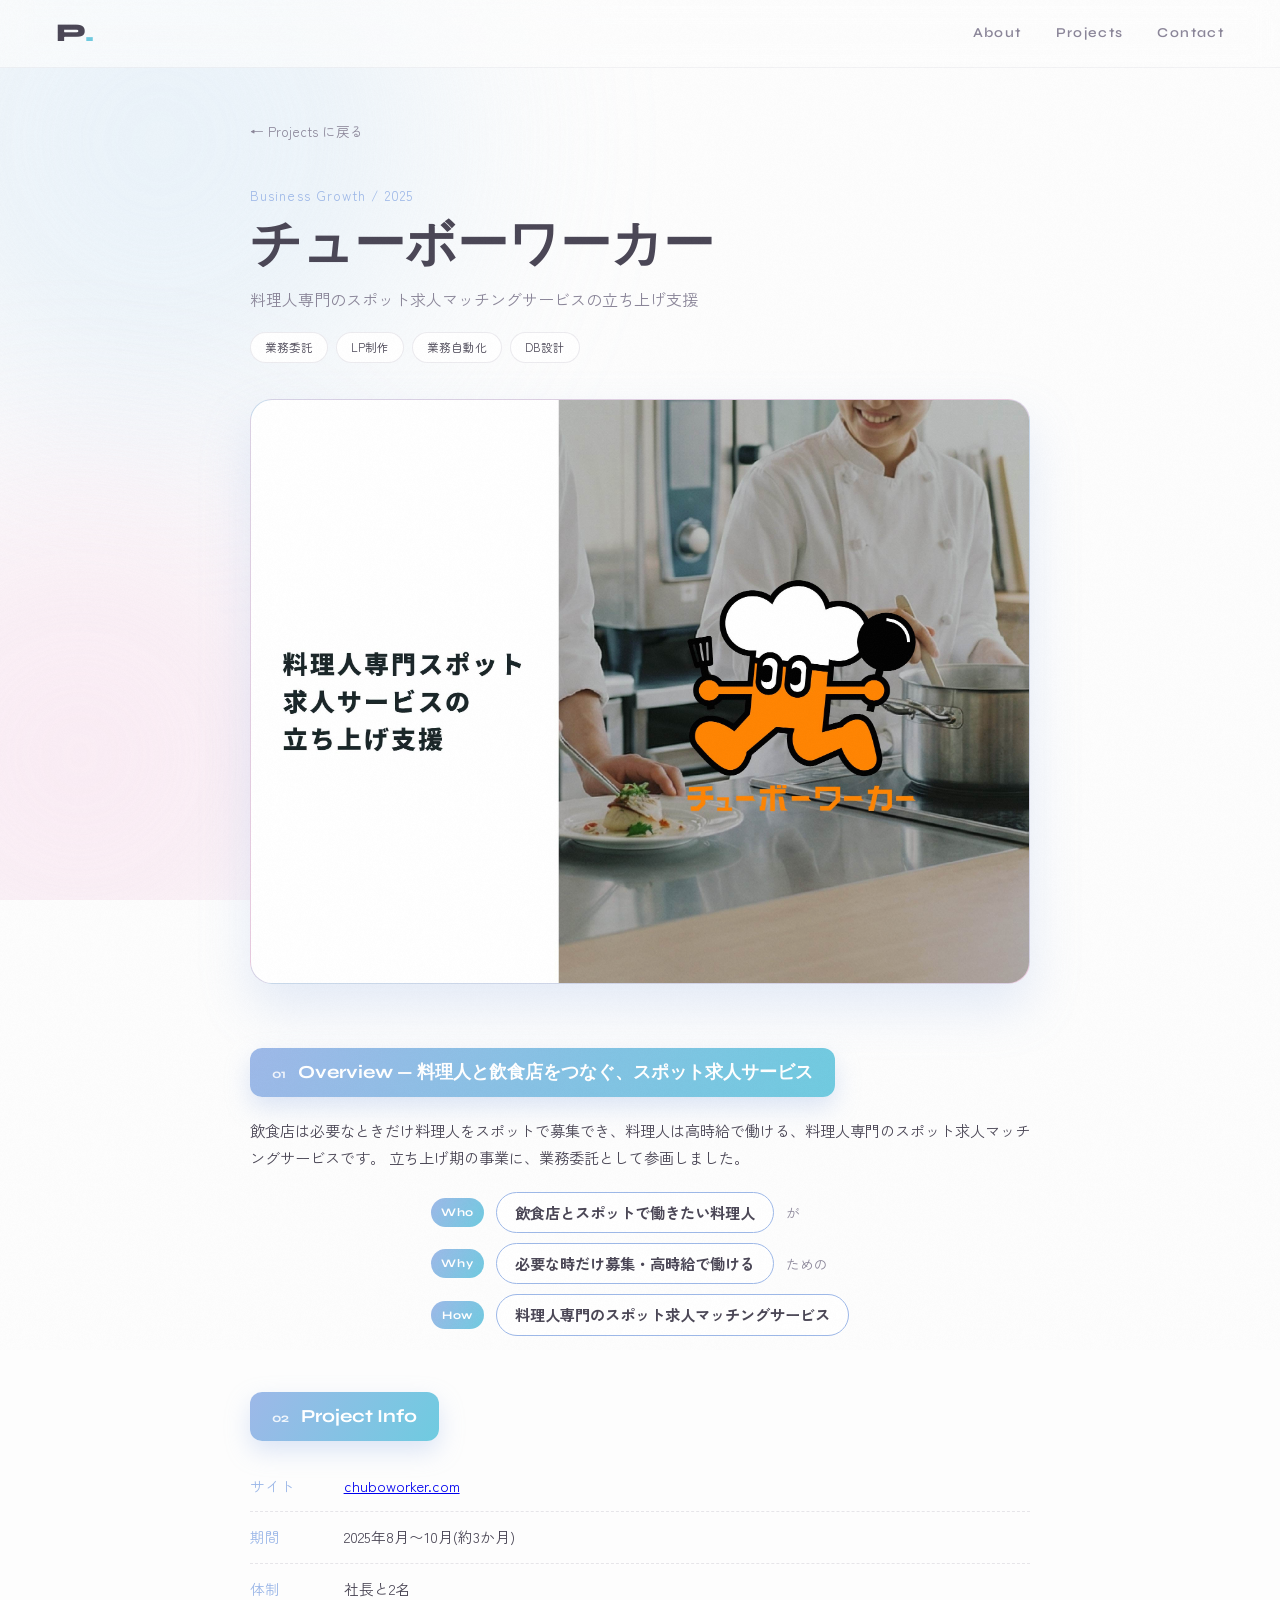
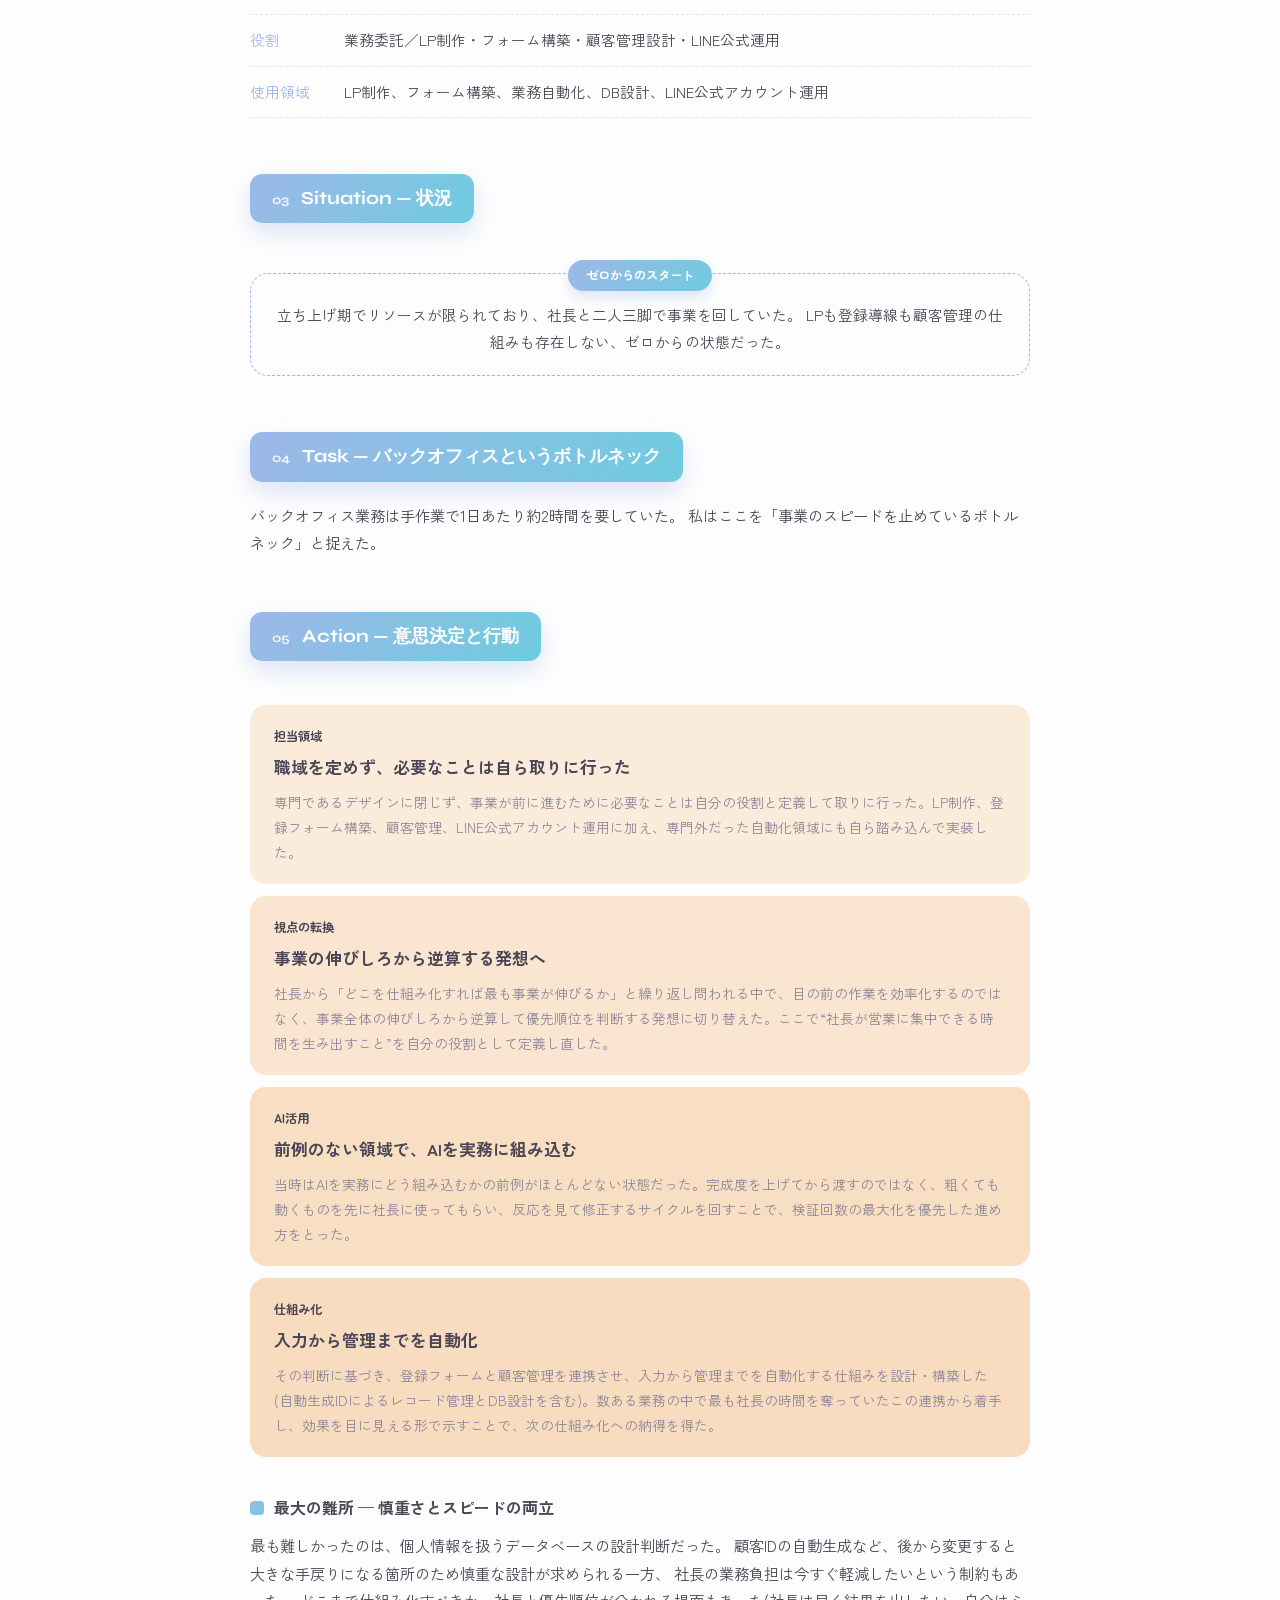
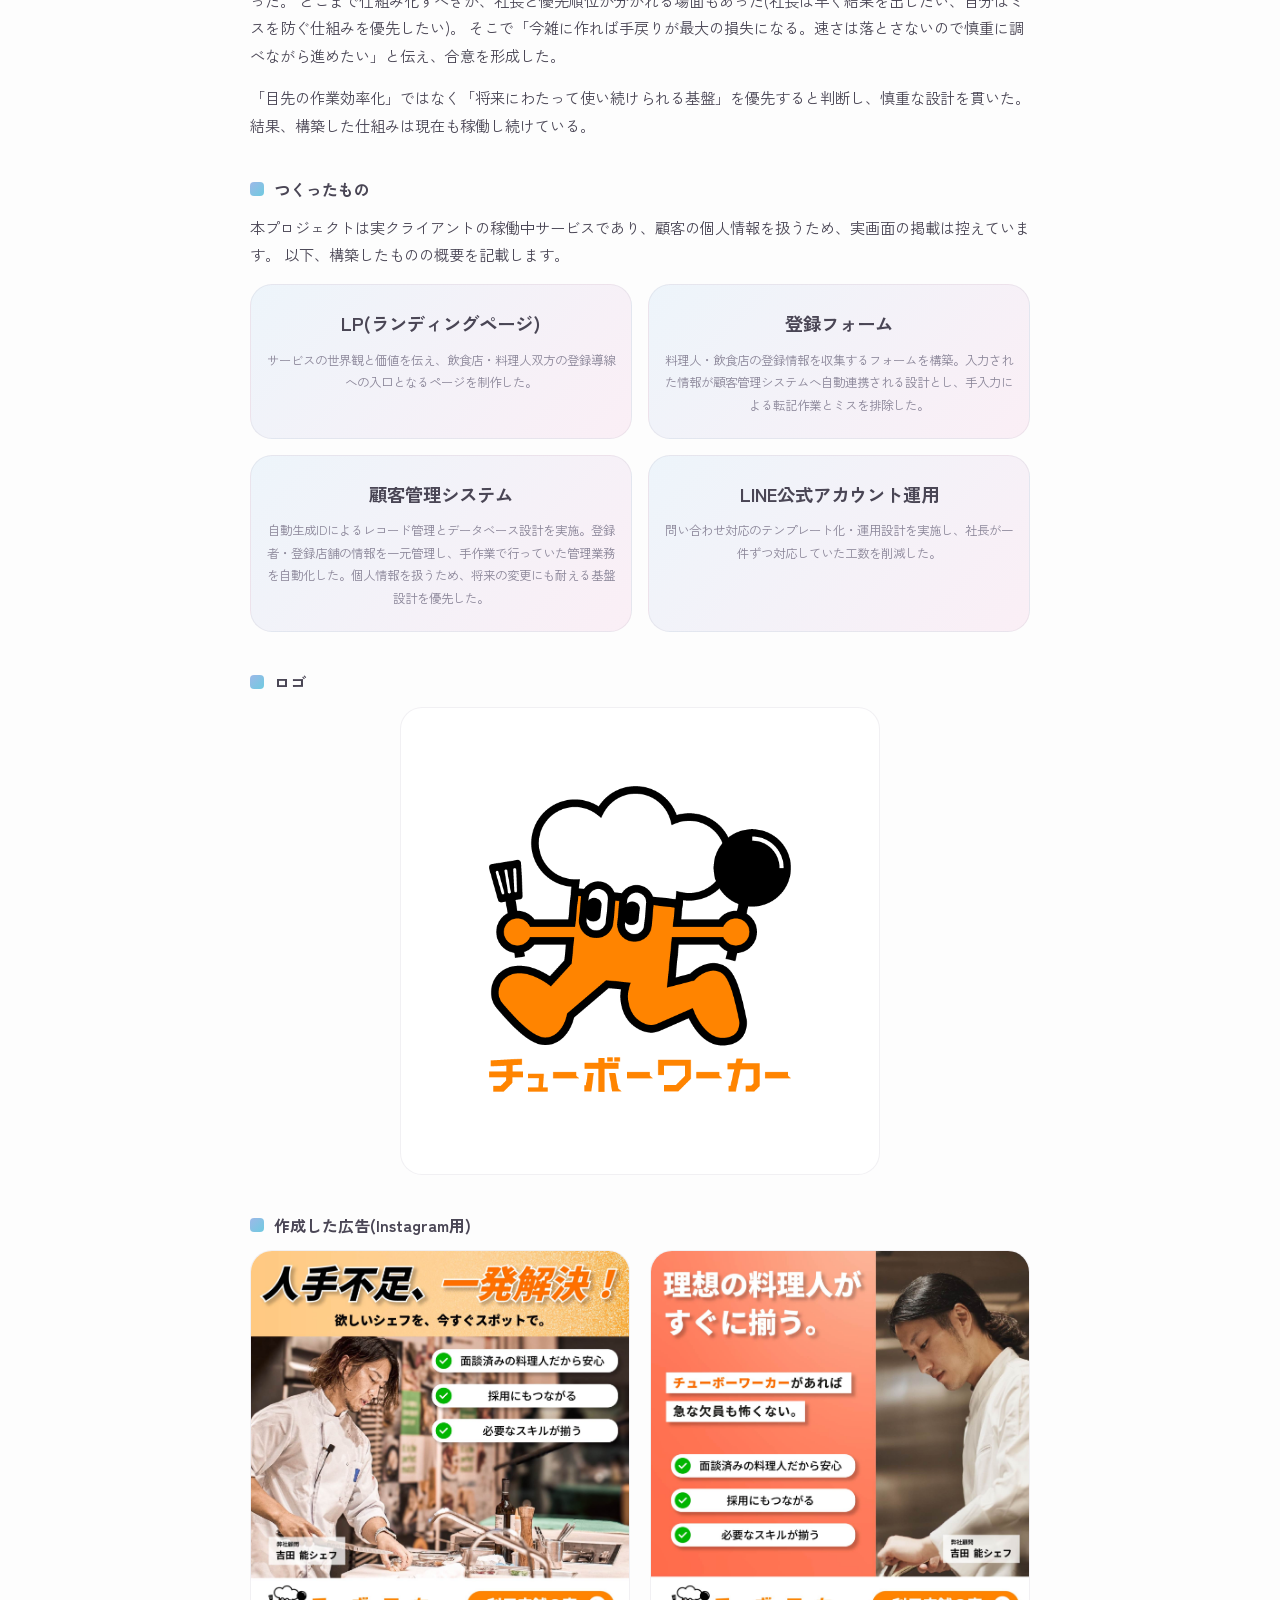
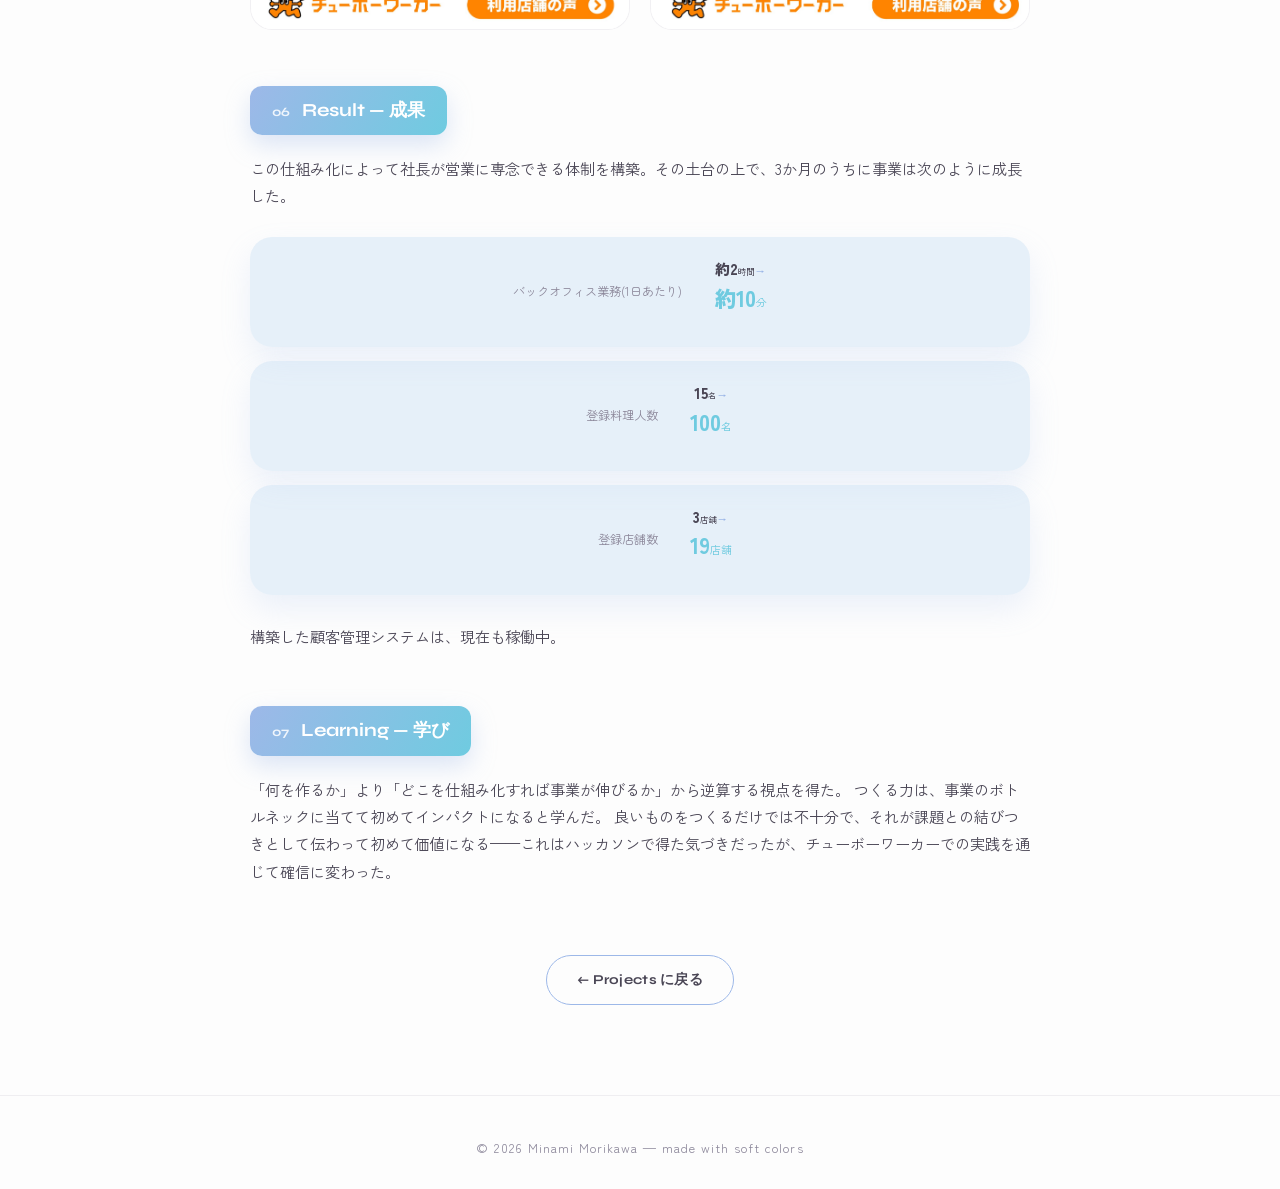
==== commit 9c4a4f01: "Simplify chuboworker role label to 業務委託 Co-Authored-By: Claude Sonnet 5 <noreply@anthropic.com>" ====
--- a/works/chuboworker.html
+++ b/works/chuboworker.html
@@ -58,7 +58,7 @@
       <h2><span class="wp-section-num">01</span>Overview — 料理人と飲食店をつなぐ、スポット求人サービス</h2>
       <p>
         飲食店は必要なときだけ料理人をスポットで募集でき、料理人は高時給で働ける、料理人専門のスポット求人マッチングサービスです。
-        立ち上げ期の事業に、業務委託(コントラクター)として参画しました。
+        立ち上げ期の事業に、業務委託として参画しました。
       </p>
       <div class="wp-hiw">
         <div><span class="wp-hiw-label">Who</span><span class="wp-hiw-text">飲食店とスポットで働きたい料理人</span><span class="wp-hiw-tail">が</span></div>
@@ -74,7 +74,7 @@
         <div><dt>サイト</dt><dd><a href="https://chuboworker.com" target="_blank" rel="noopener noreferrer">chuboworker.com</a></dd></div>
         <div><dt>期間</dt><dd>2025年8月〜10月(約3か月)</dd></div>
         <div><dt>体制</dt><dd>社長と2名</dd></div>
-        <div><dt>役割</dt><dd>業務委託(コントラクター)／LP制作・フォーム構築・顧客管理設計・LINE公式運用</dd></div>
+        <div><dt>役割</dt><dd>業務委託／LP制作・フォーム構築・顧客管理設計・LINE公式運用</dd></div>
         <div><dt>使用領域</dt><dd>LP制作、フォーム構築、業務自動化、DB設計、LINE公式アカウント運用</dd></div>
       </dl>
     </section>
--- a/css/style.css
+++ b/css/style.css
@@ -229,23 +229,6 @@
   width: 100%;
   height: 100%;
   z-index: 0;
-}
-
-/* top-right meta: location + live clock */
-.hero-meta {
-  position: absolute;
-  top: calc(var(--header-h) + 26px);
-  right: clamp(20px, 7vw, 90px);
-  z-index: 2;
-  display: flex;
-  flex-direction: column;
-  gap: 3px;
-  font-family: var(--font-accent);
-  font-size: 0.72rem;
-  letter-spacing: 0.22em;
-  color: var(--ink-soft);
-  text-align: right;
-  line-height: 1.7;
 }
 
 .scroll-hint {
@@ -941,7 +924,6 @@
   .hero { padding-bottom: 12vh; }
 }
 @media (max-width: 520px) {
-  .hero-meta { display: none; }
   .scroll-hint { display: none; }
   .marquee { padding: 6px 0; }
   .marquee-track { font-size: 0.65rem; letter-spacing: 0.18em; }
@@ -1056,6 +1038,12 @@
   font-size: 1rem;
   color: var(--ink-soft);
   margin-top: 10px;
+}
+.wp-sub-note {
+  font-size: 0.92rem;
+  color: var(--ink);
+  margin-top: 8px;
+  line-height: 1.7;
 }
 .wp-tags {
   display: flex;
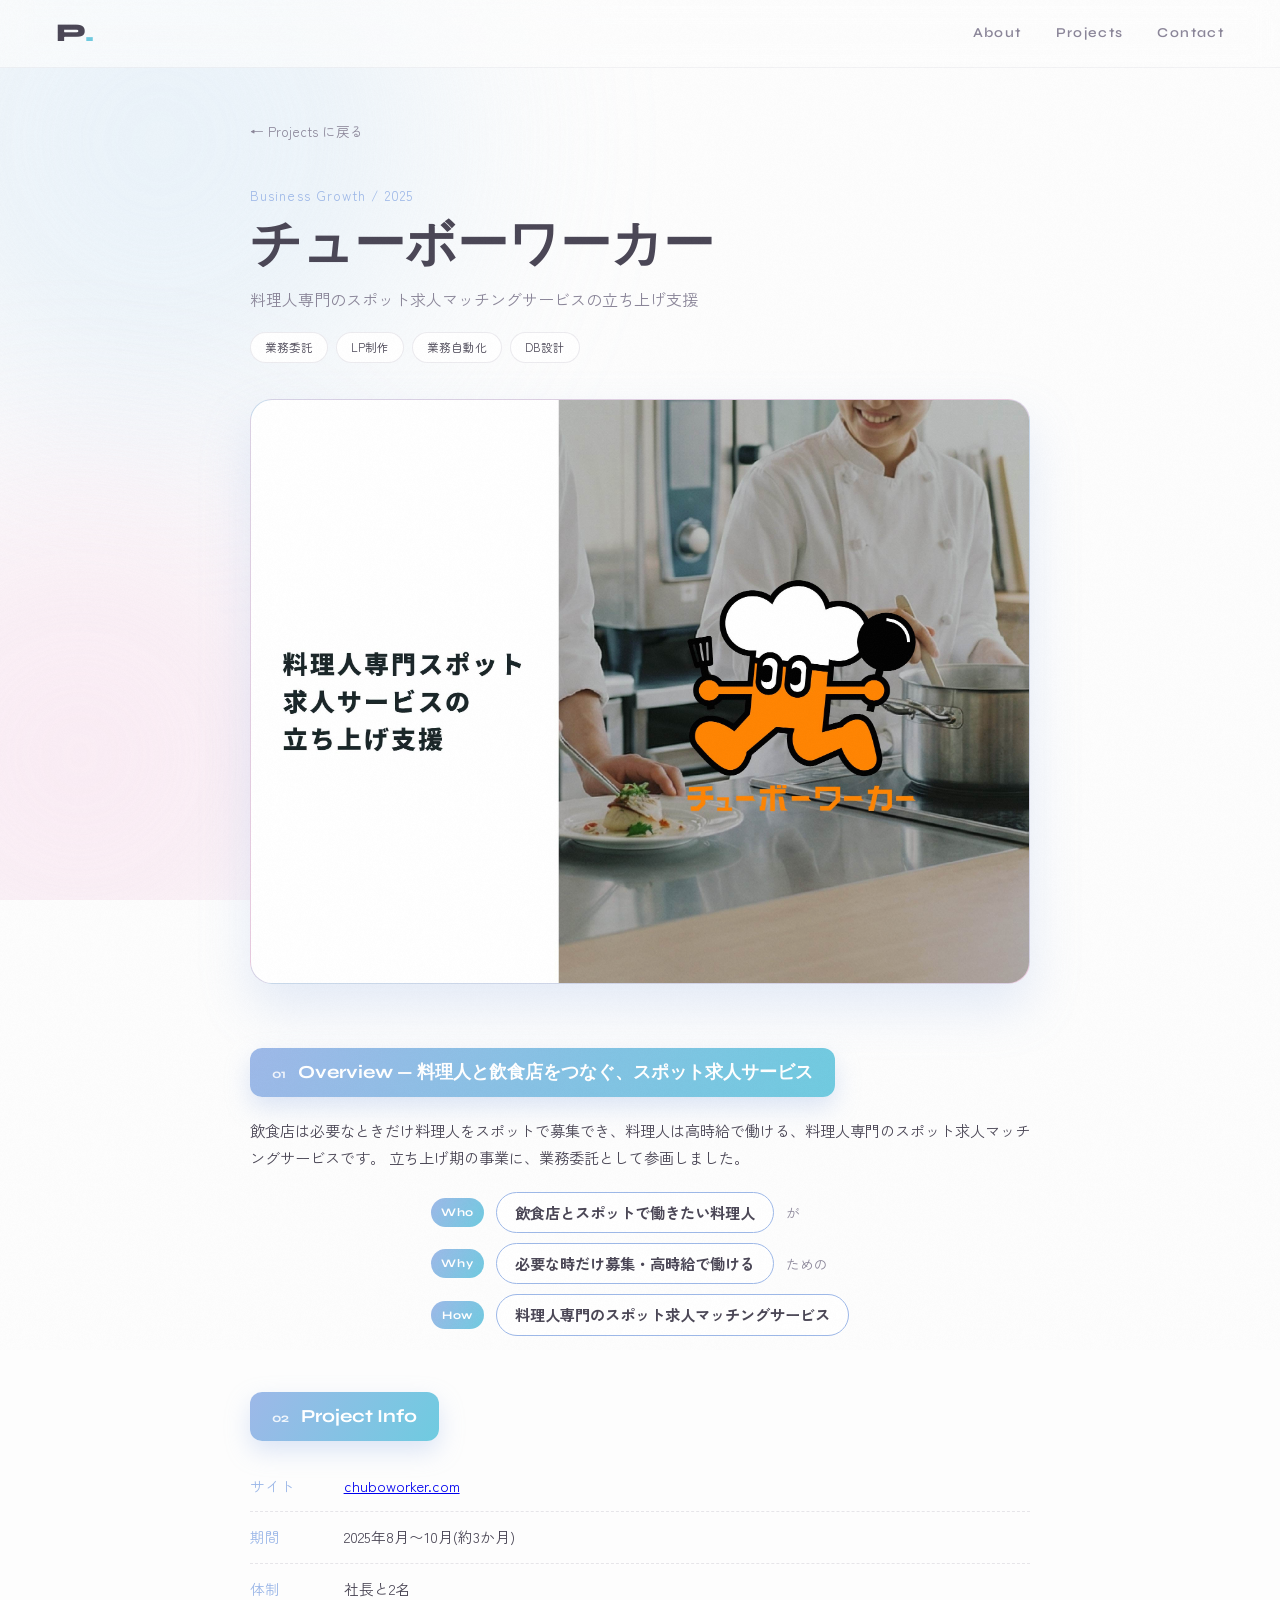
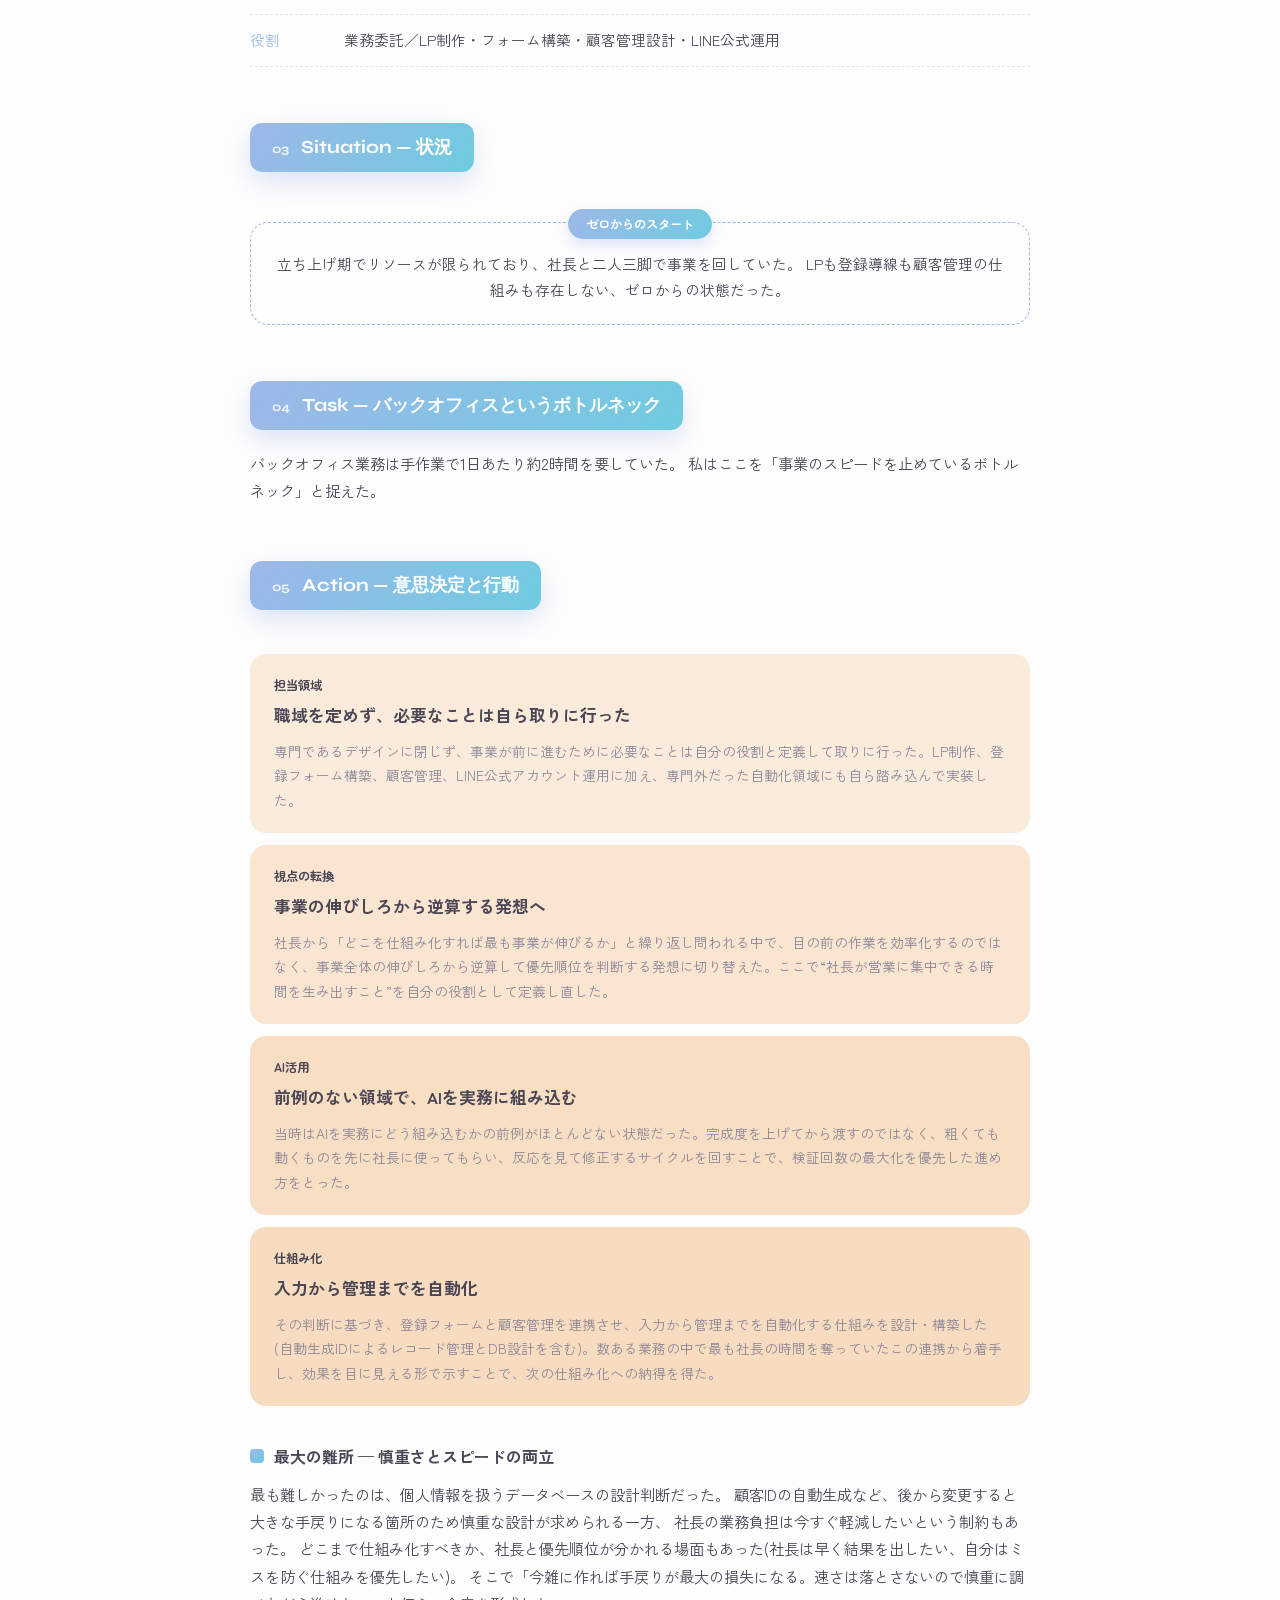
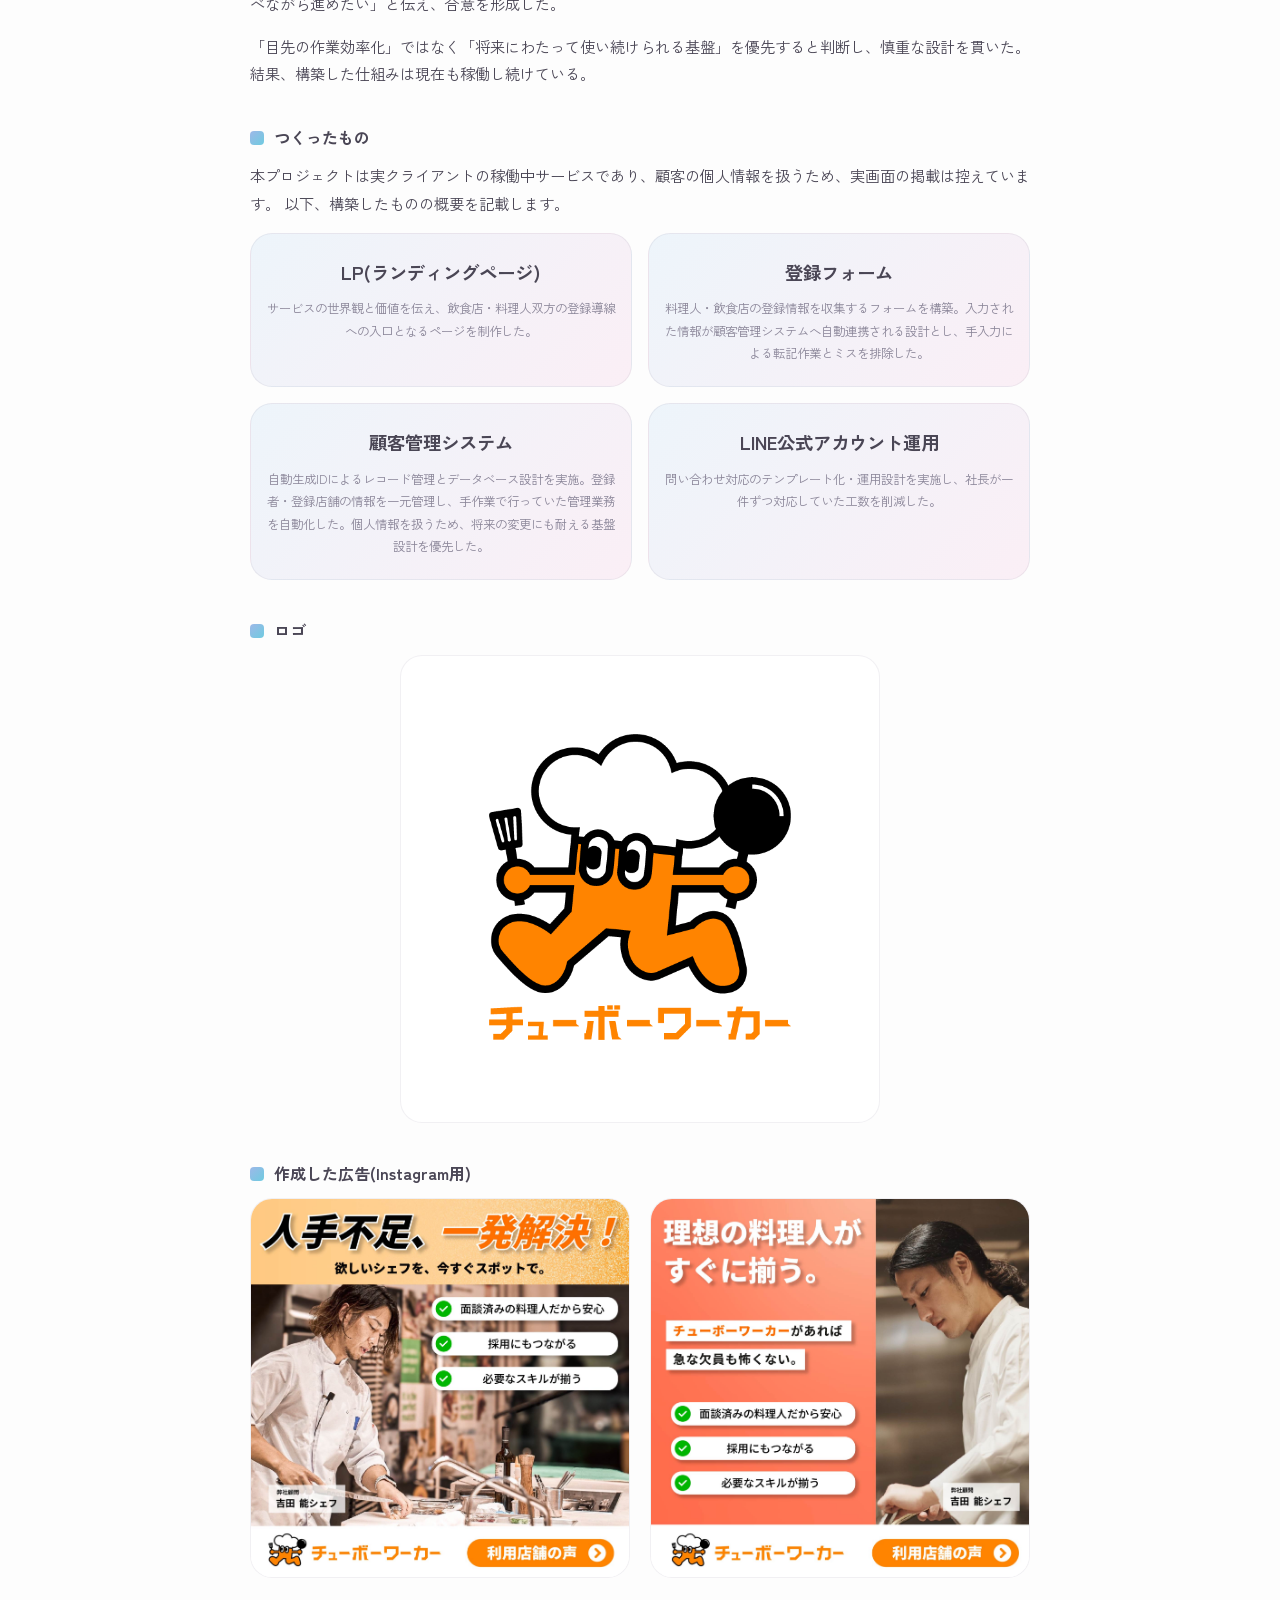
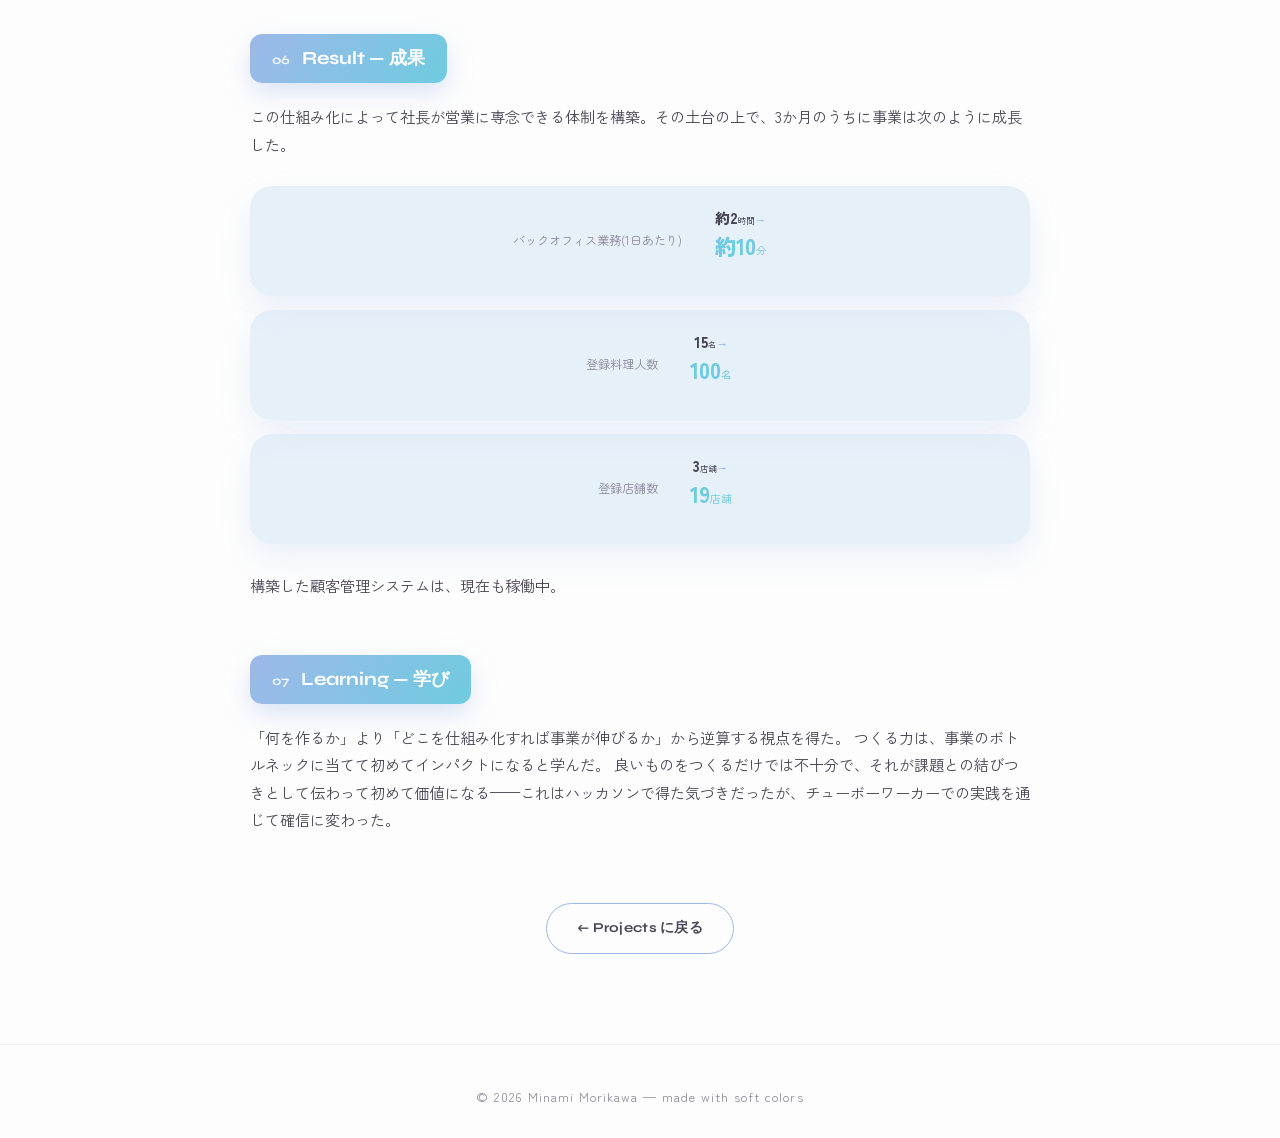
==== commit 68b2b901: "Remove redundant 使用領域 field from chuboworker project info Co-Authored-By: Claude Sonnet 5 <noreply@a" ====
--- a/works/chuboworker.html
+++ b/works/chuboworker.html
@@ -75,7 +75,6 @@
         <div><dt>期間</dt><dd>2025年8月〜10月(約3か月)</dd></div>
         <div><dt>体制</dt><dd>社長と2名</dd></div>
         <div><dt>役割</dt><dd>業務委託／LP制作・フォーム構築・顧客管理設計・LINE公式運用</dd></div>
-        <div><dt>使用領域</dt><dd>LP制作、フォーム構築、業務自動化、DB設計、LINE公式アカウント運用</dd></div>
       </dl>
     </section>
 
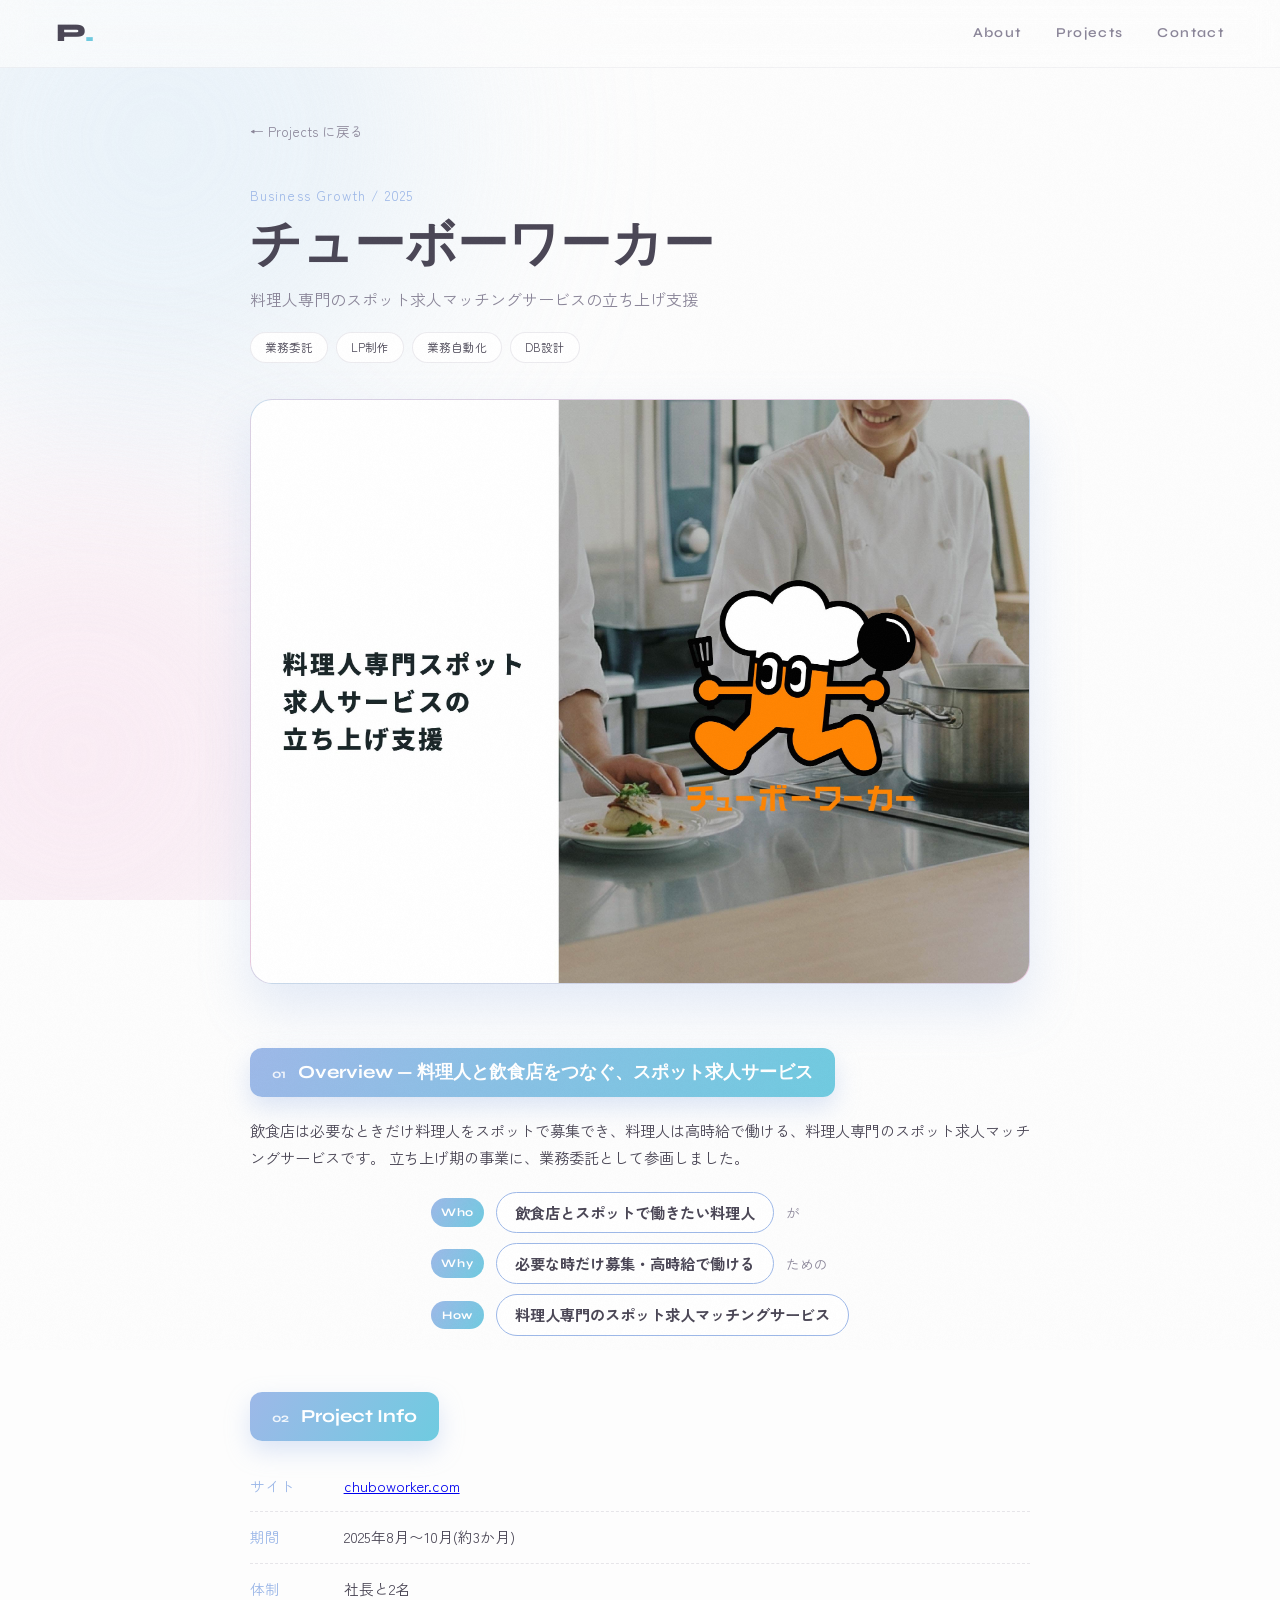
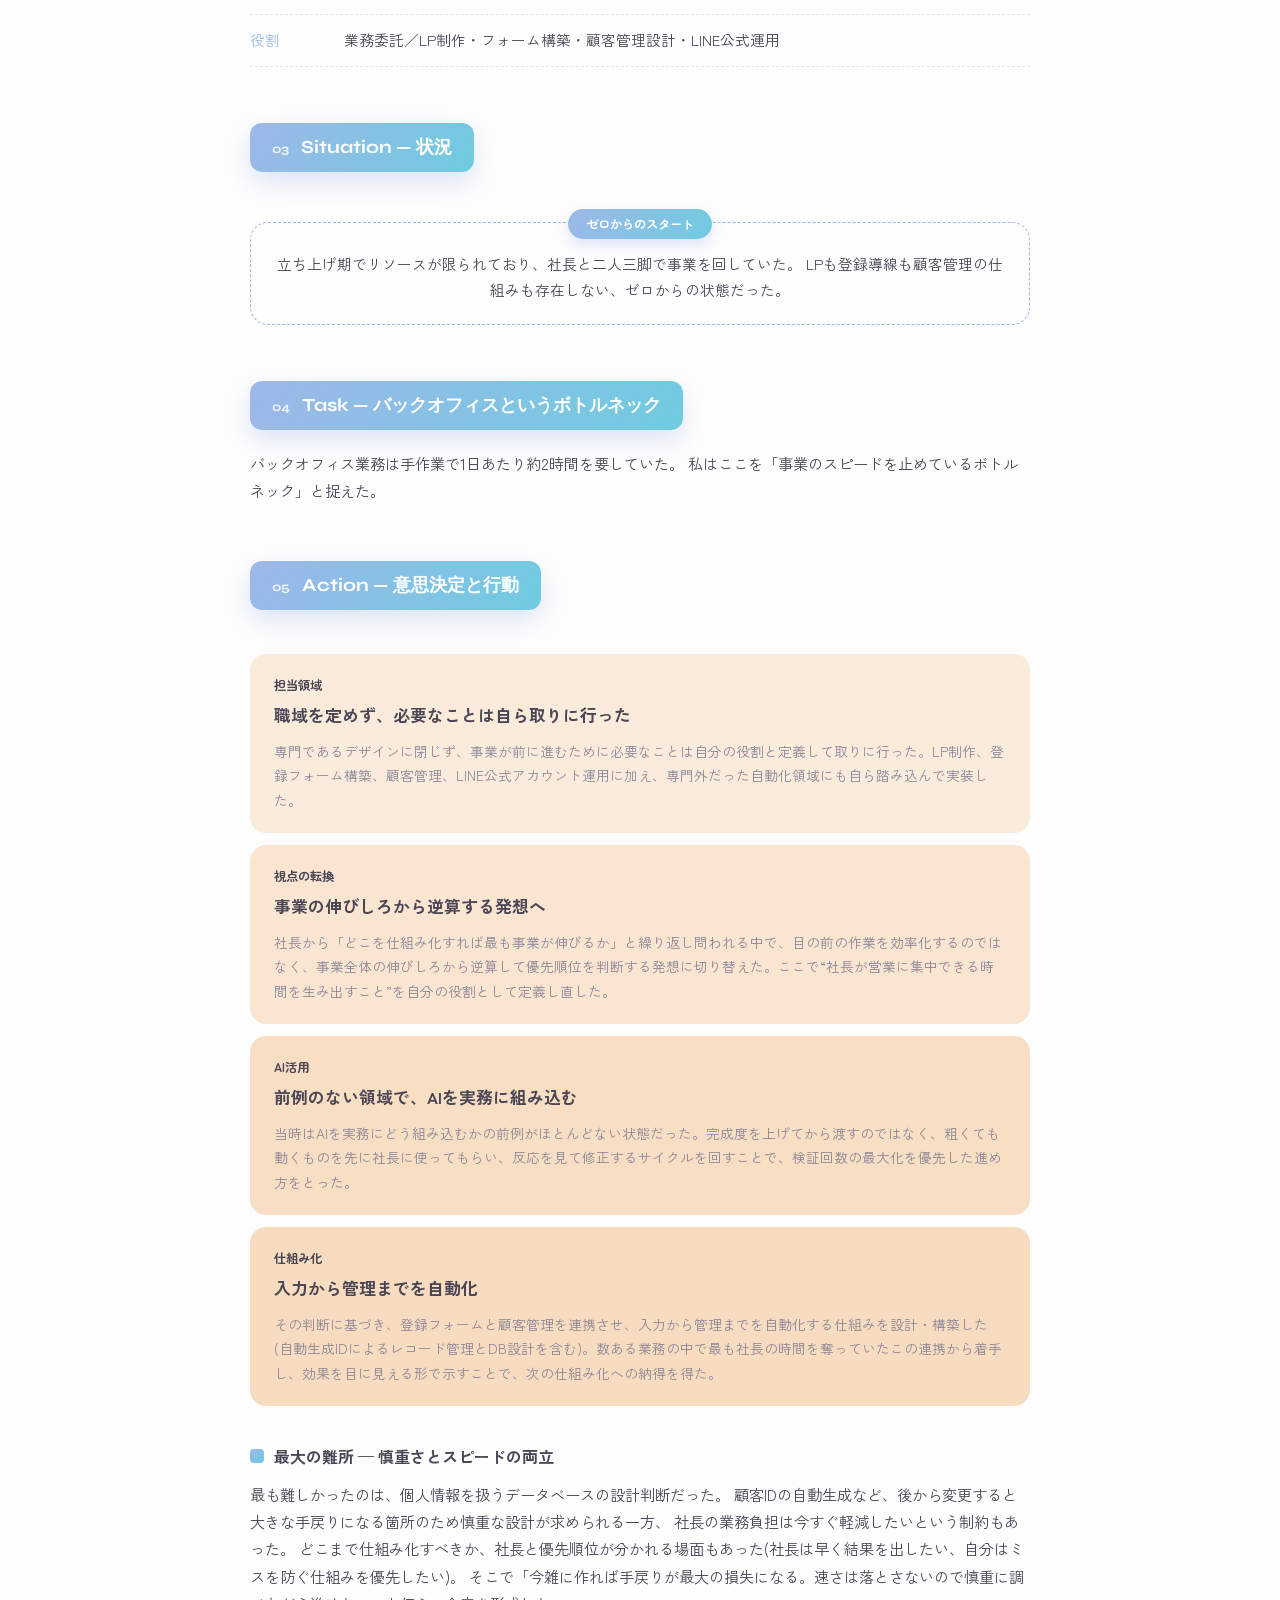
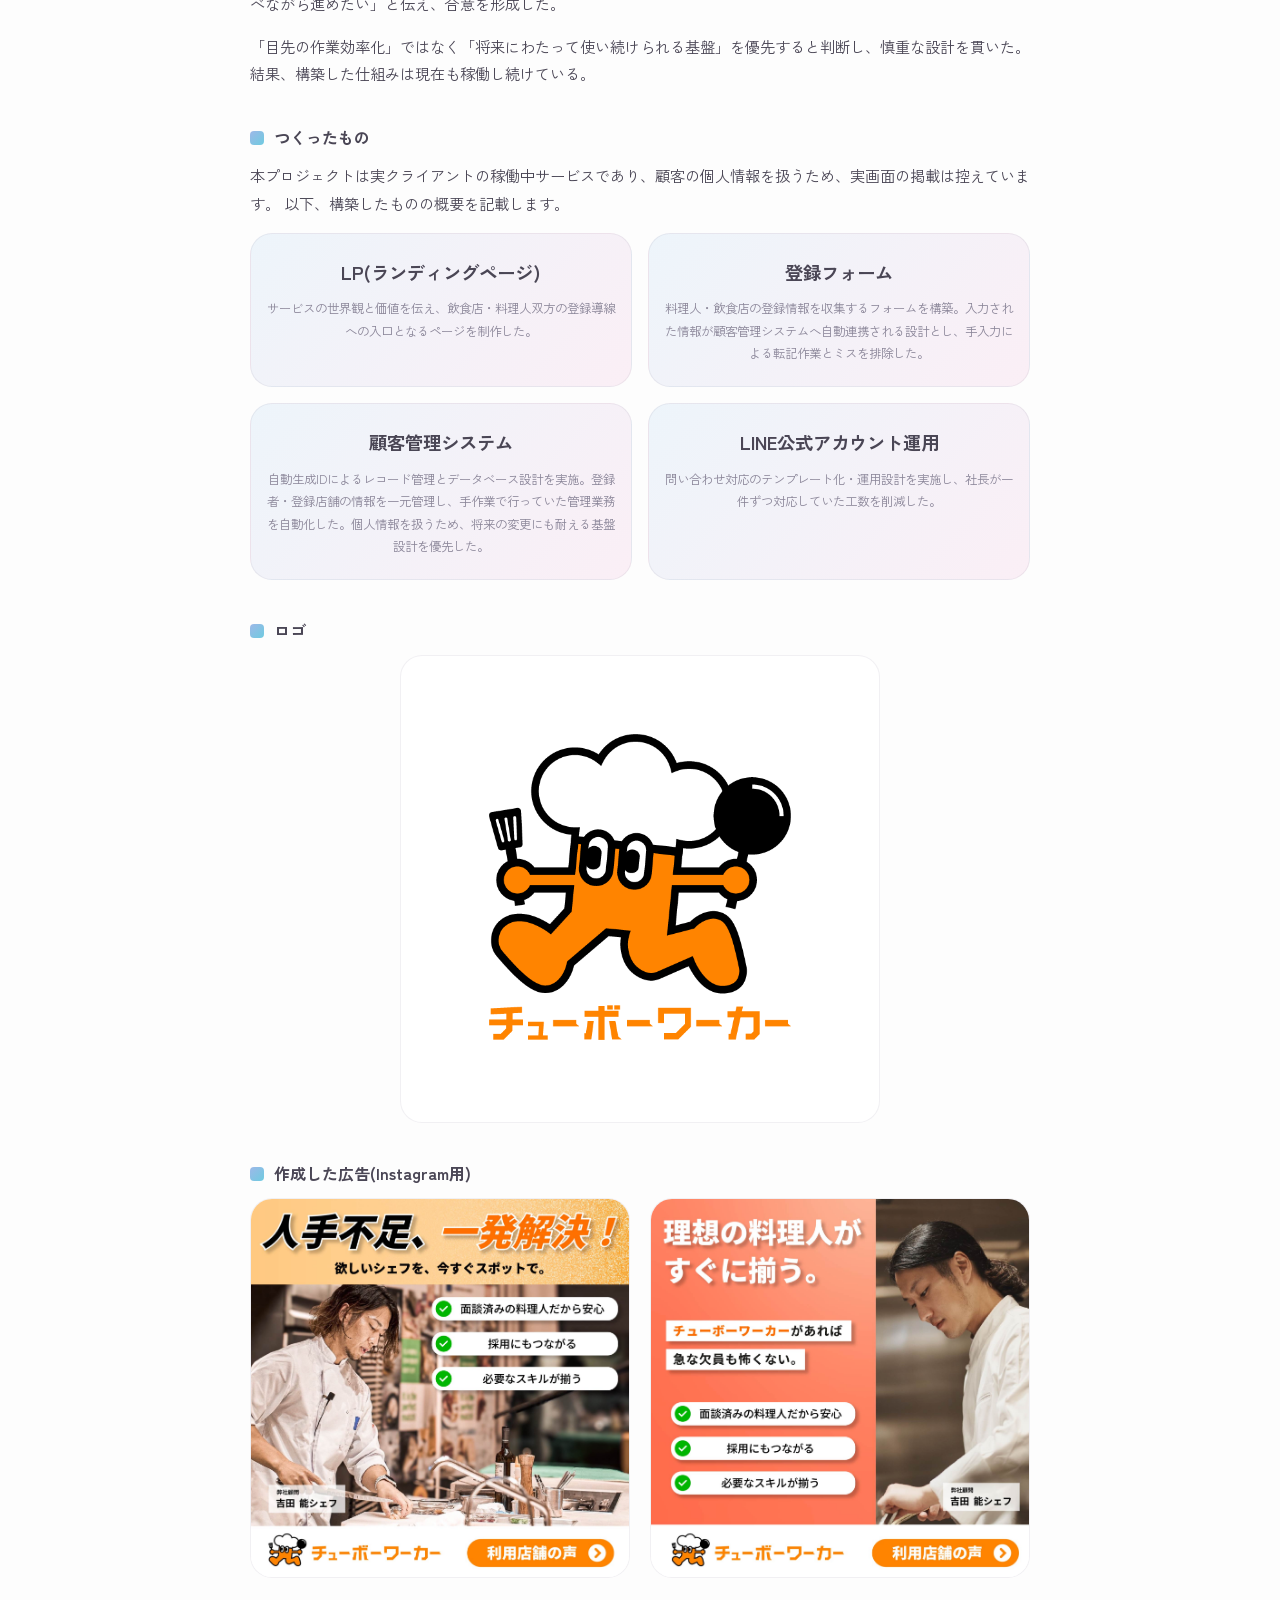
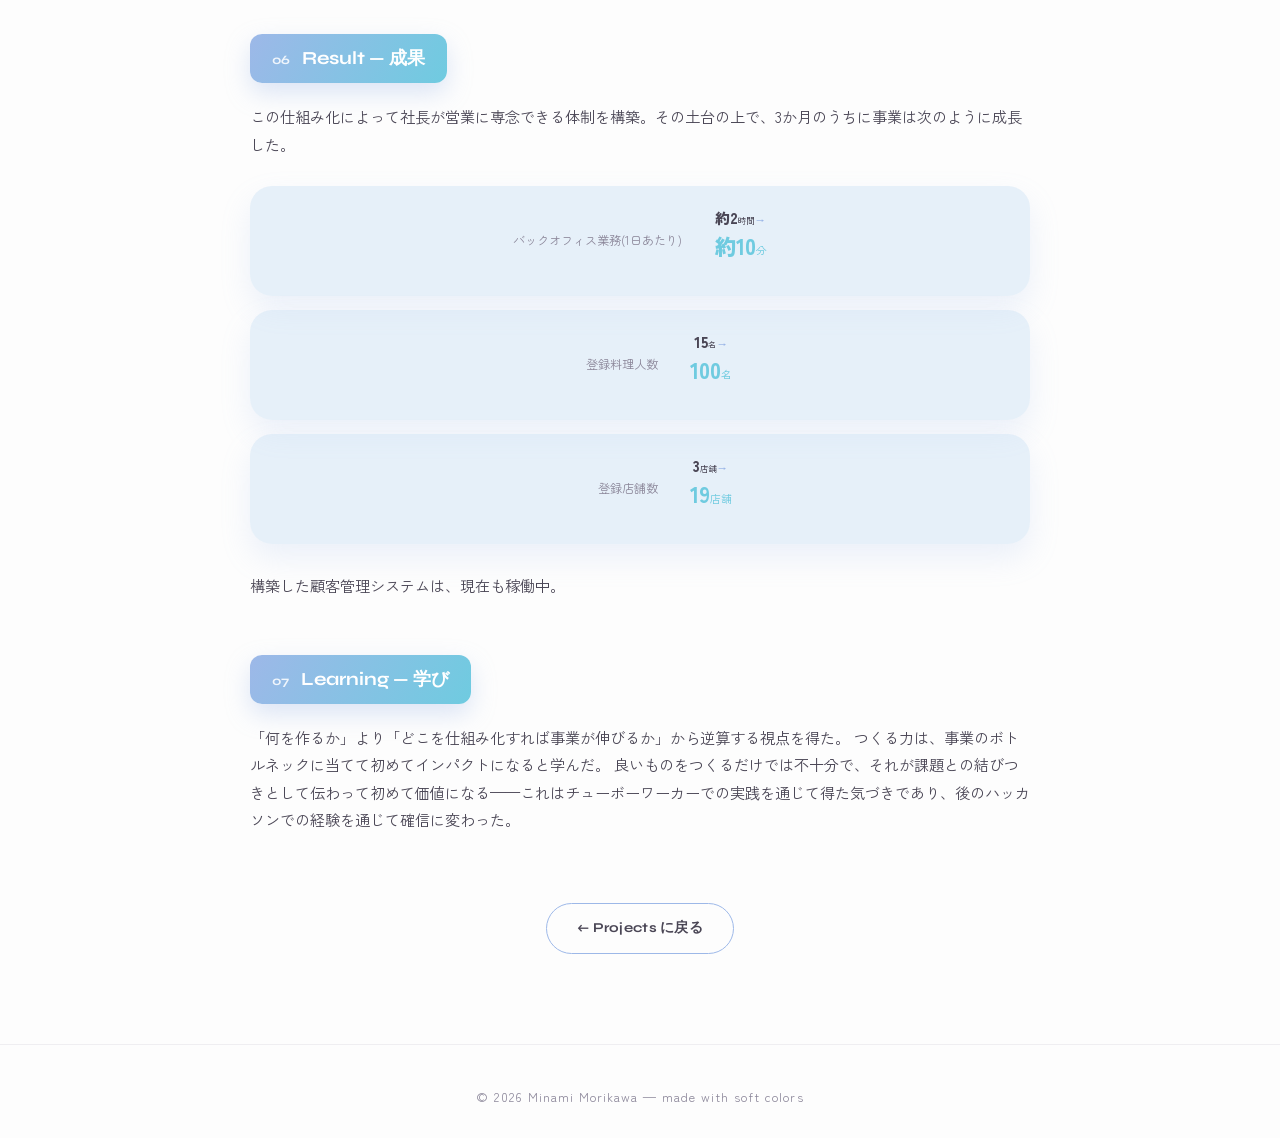
==== commit ced3d1bc: "Fix chronology in chuboworker Learning section Co-Authored-By: Claude Sonnet 5 <noreply@anthropic.co" ====
--- a/works/chuboworker.html
+++ b/works/chuboworker.html
@@ -205,7 +205,7 @@
       <p>
         「何を作るか」より「どこを仕組み化すれば事業が伸びるか」から逆算する視点を得た。
         つくる力は、事業のボトルネックに当てて初めてインパクトになると学んだ。
-        良いものをつくるだけでは不十分で、それが課題との結びつきとして伝わって初めて価値になる——これはハッカソンで得た気づきだったが、チューボーワーカーでの実践を通じて確信に変わった。
+        良いものをつくるだけでは不十分で、それが課題との結びつきとして伝わって初めて価値になる——これはチューボーワーカーでの実践を通じて得た気づきであり、後のハッカソンでの経験を通じて確信に変わった。
       </p>
     </section>
 
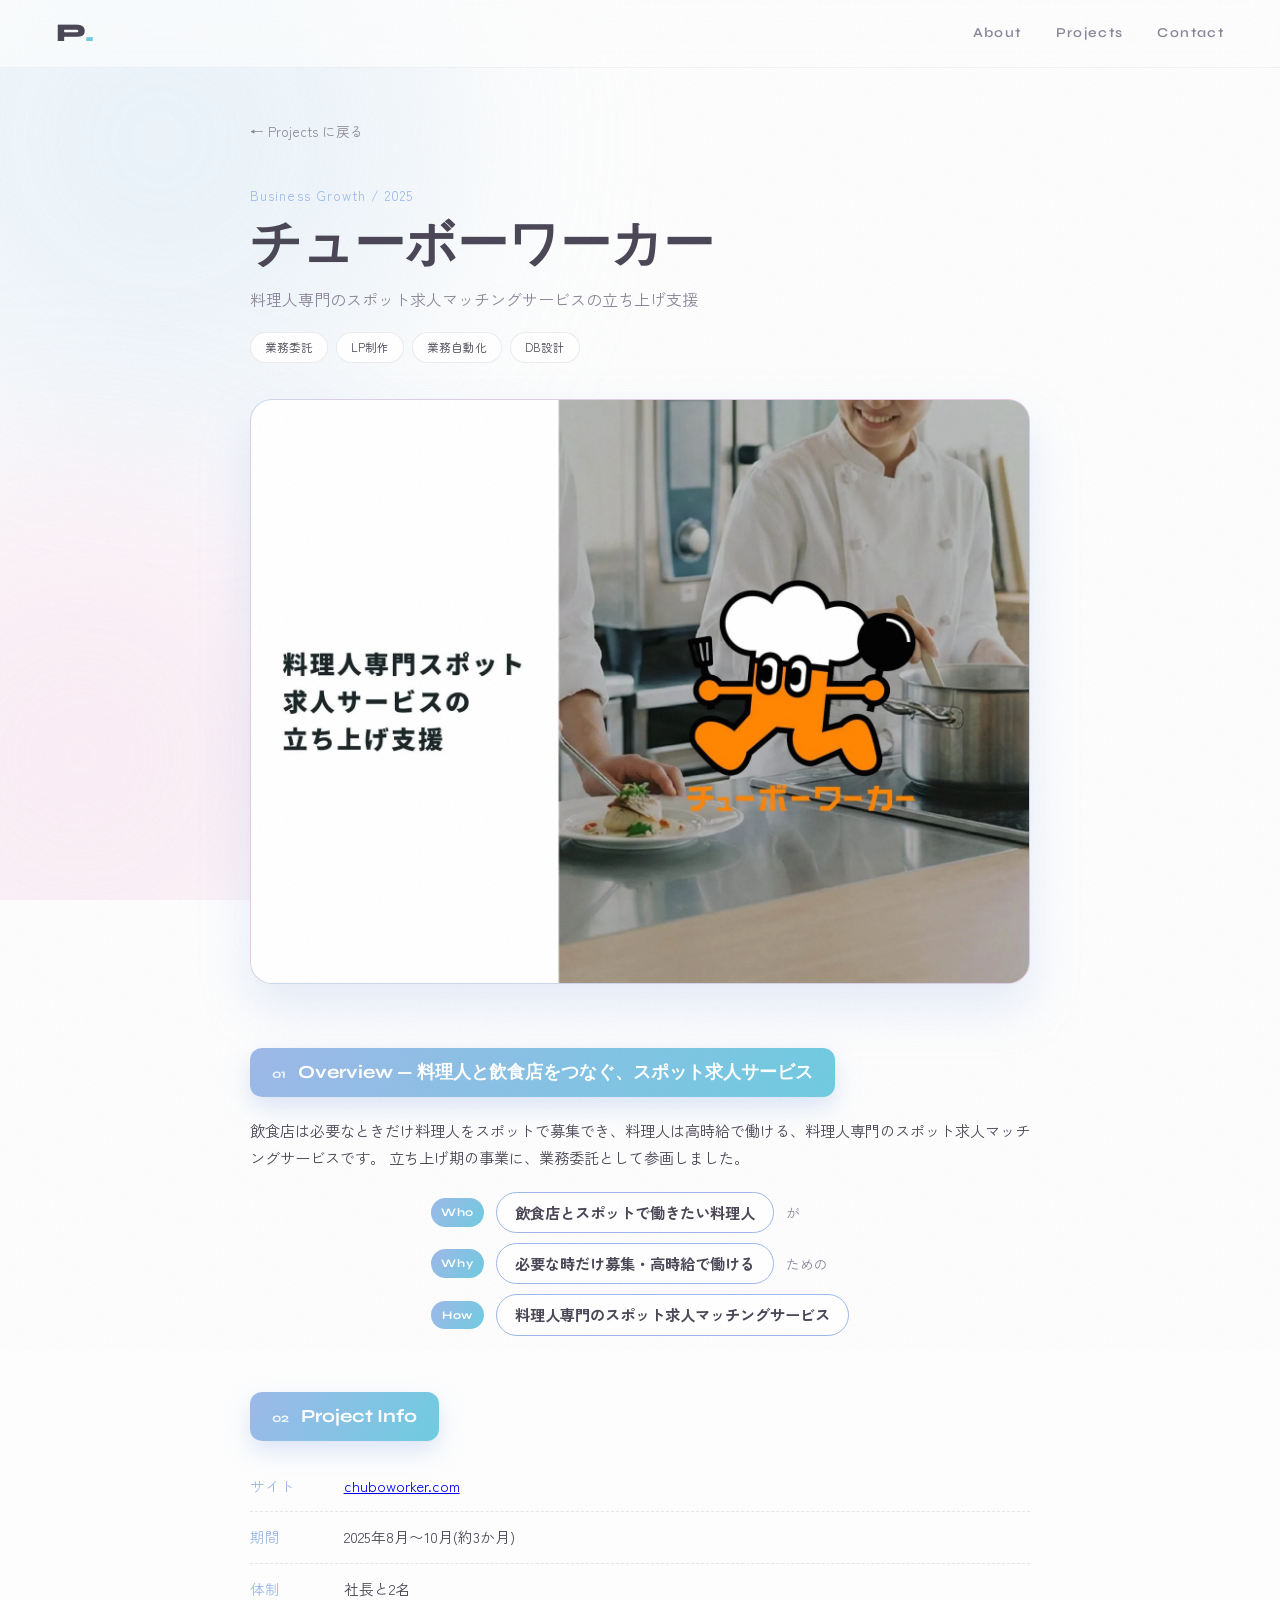
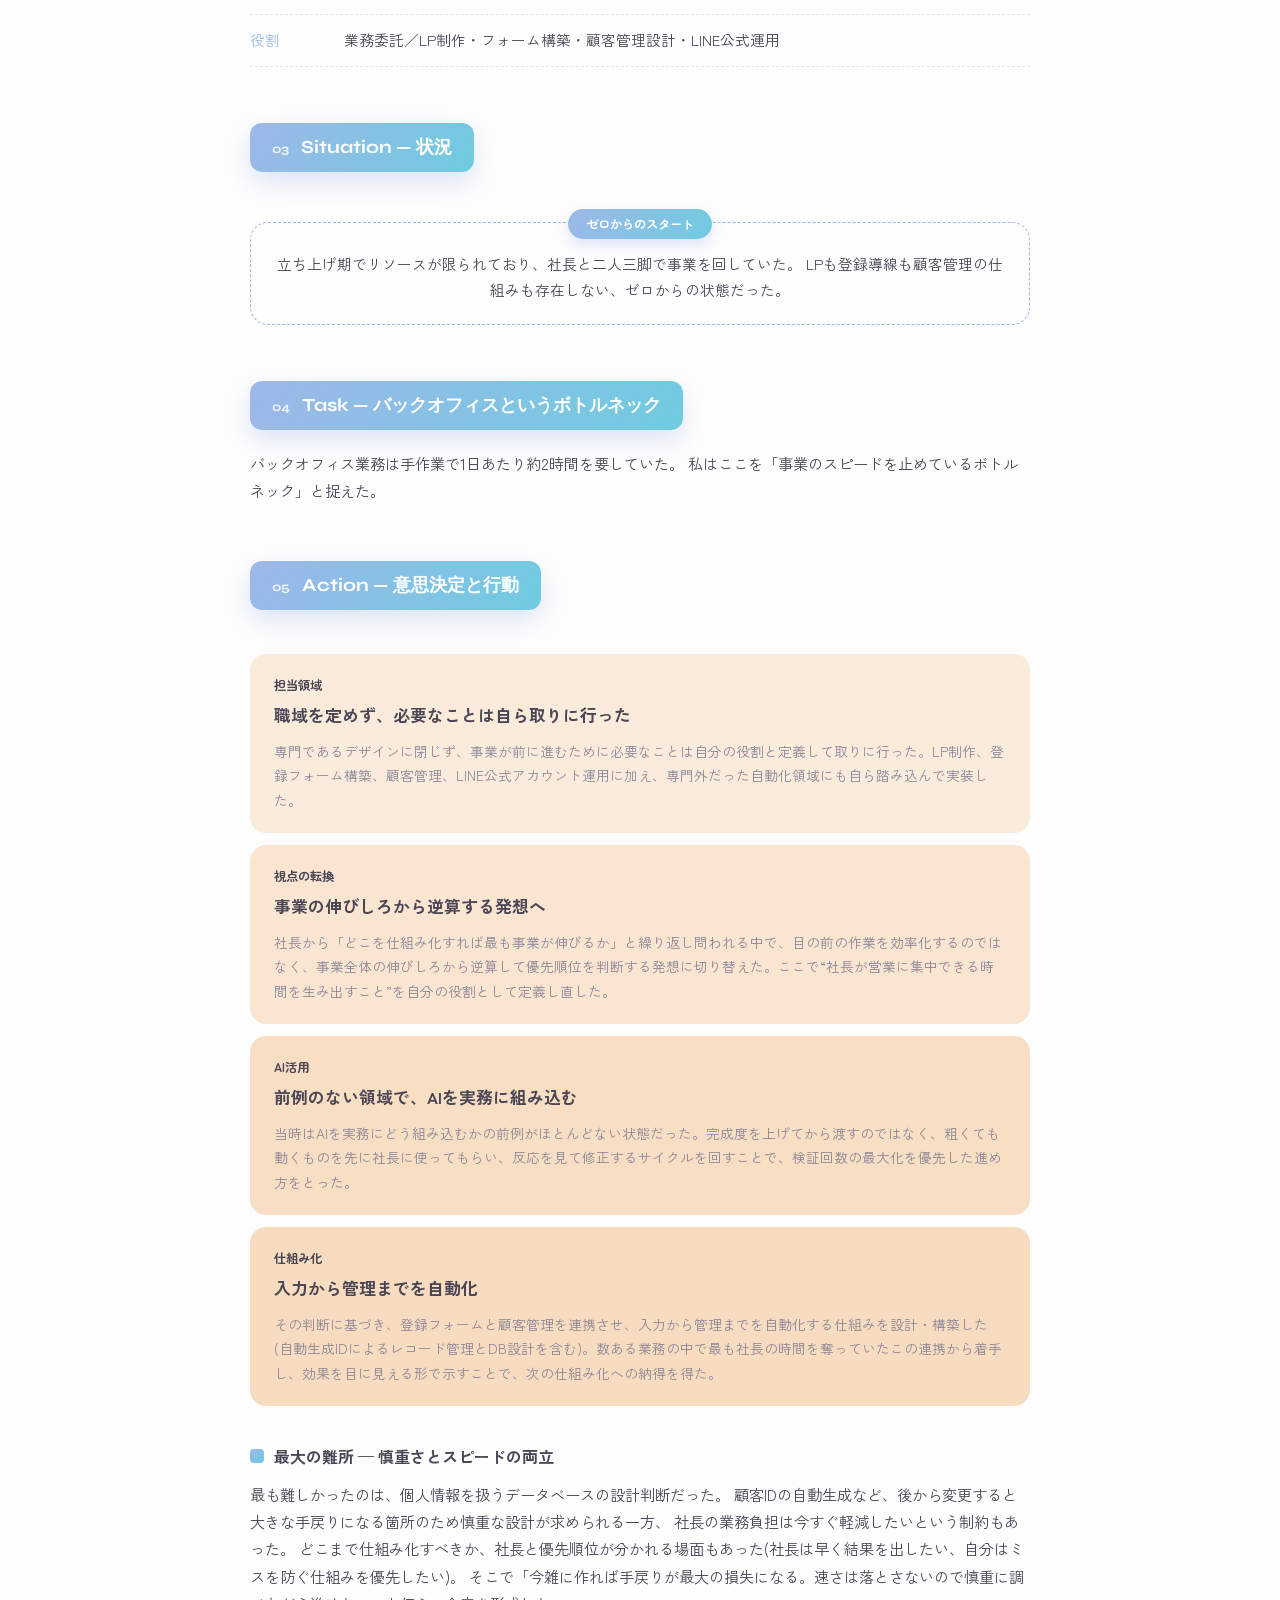
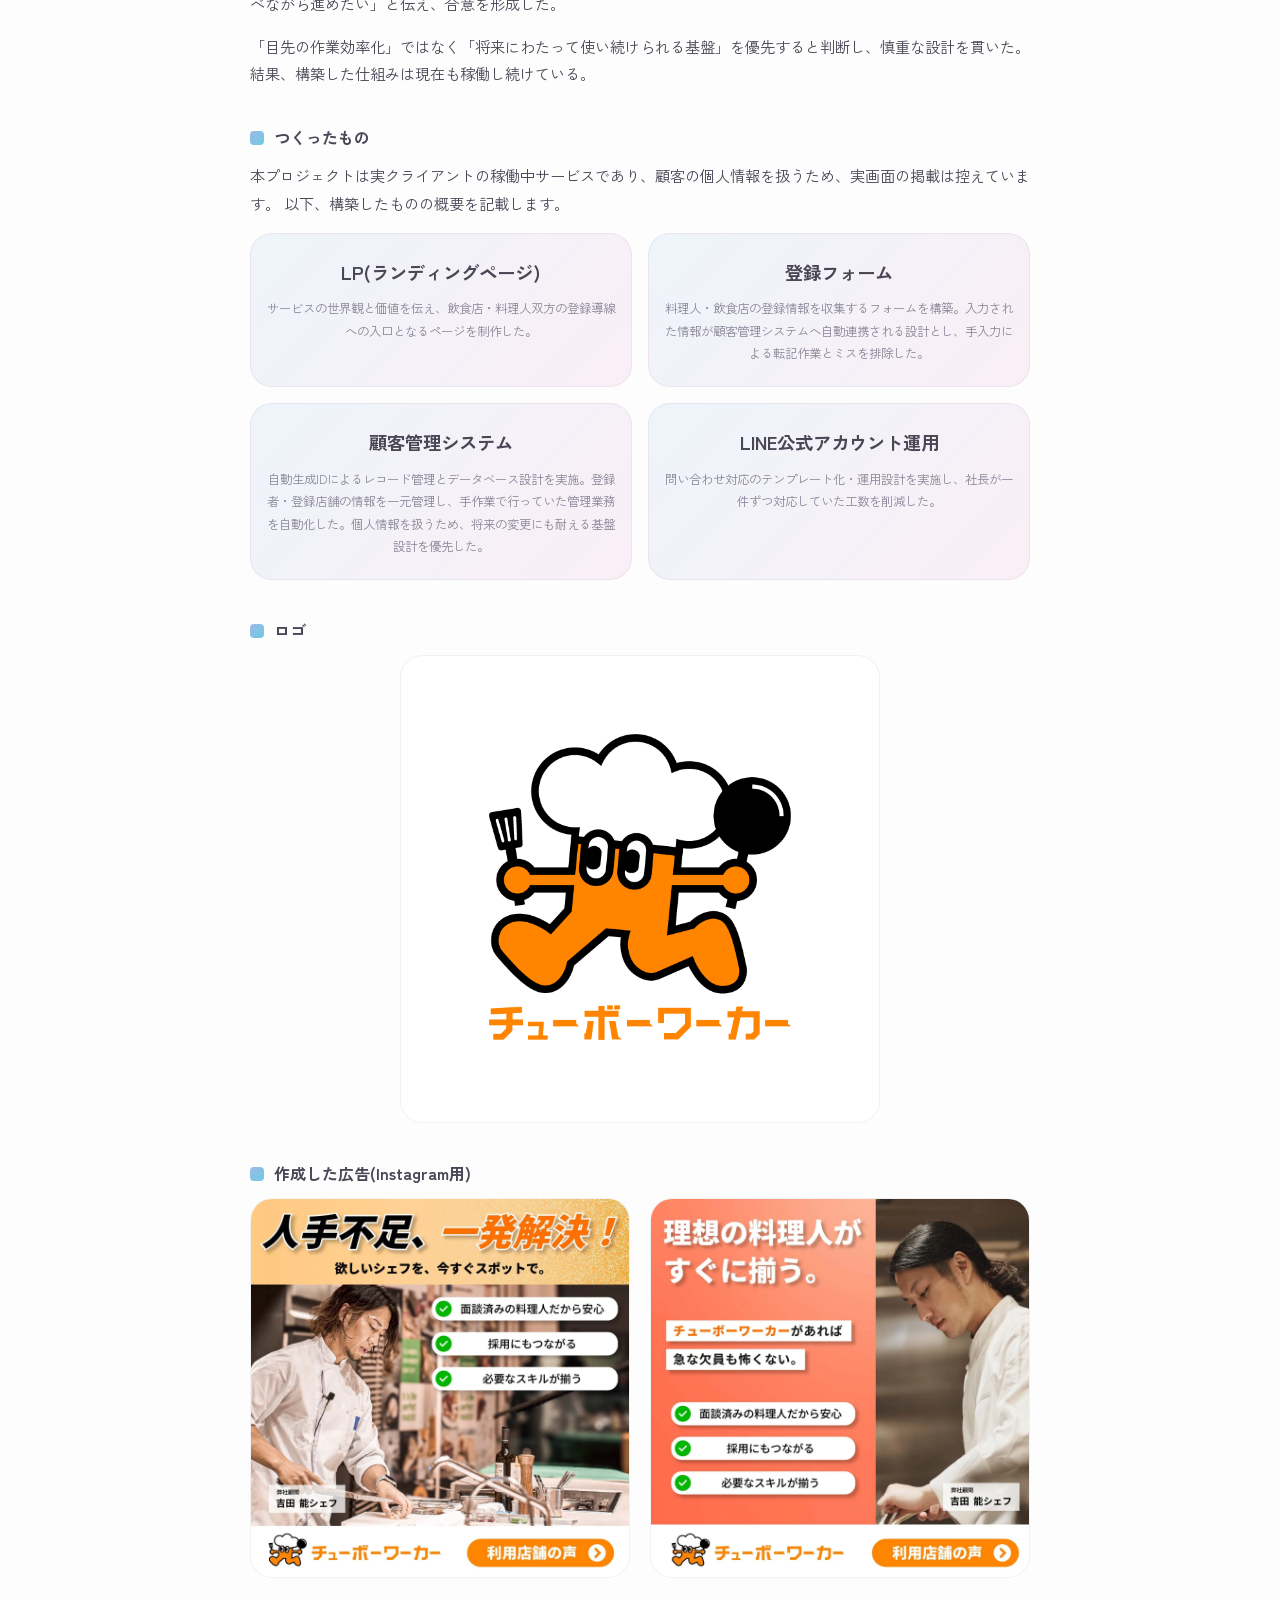
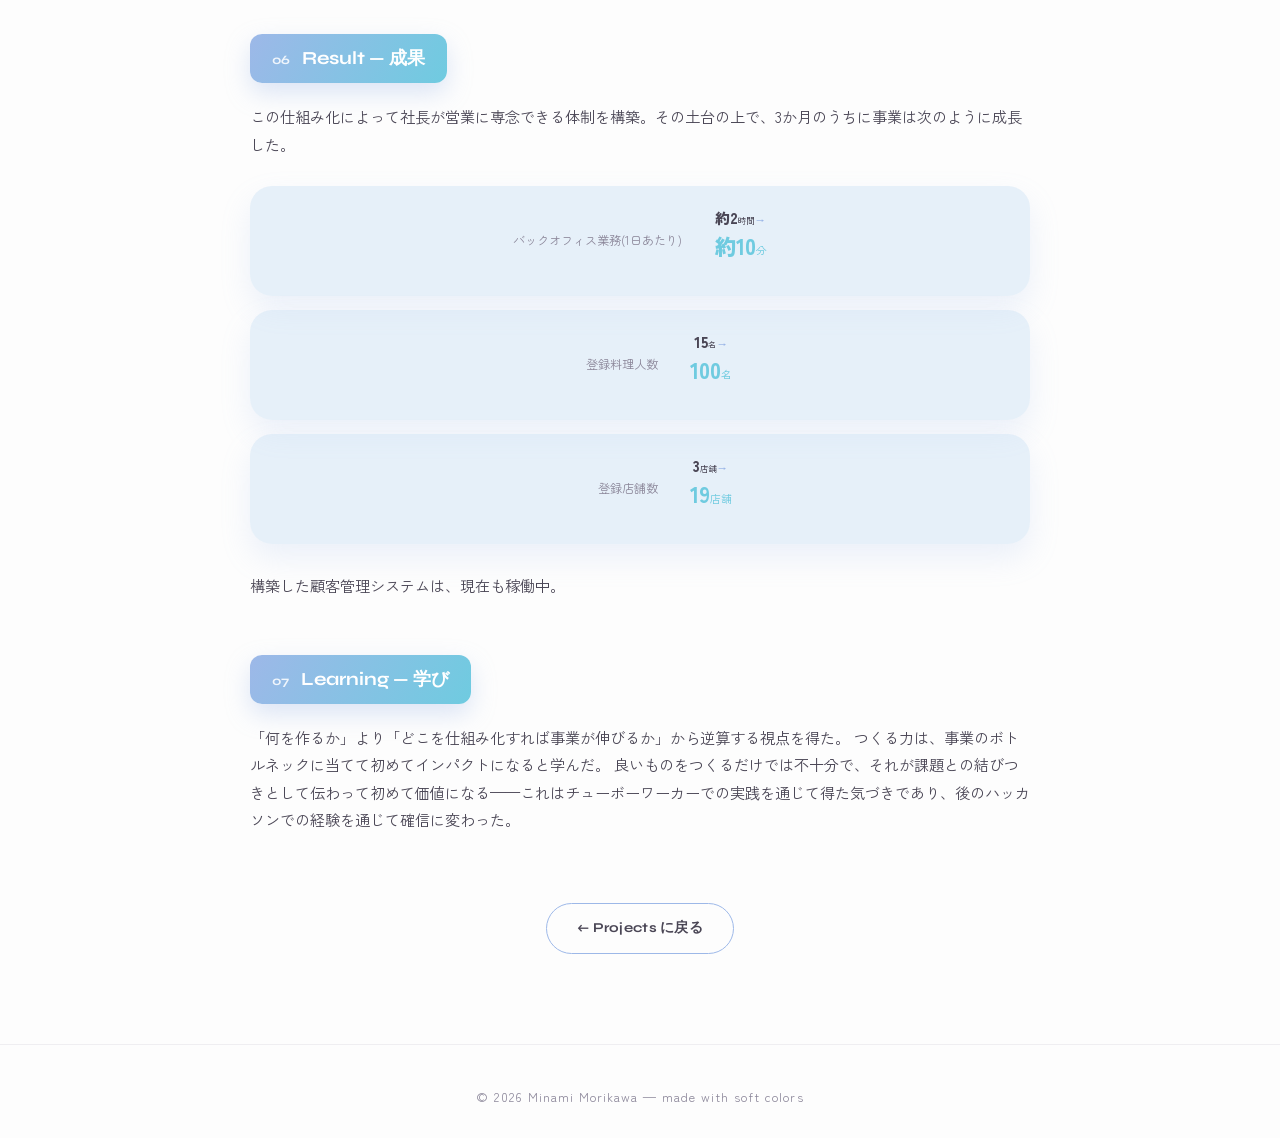
==== commit d0364ce1: "Convert images to WebP and add async decoding Converted 82/93 JPEG/PNG assets to WebP (kept original" ====
--- a/works/chuboworker.html
+++ b/works/chuboworker.html
@@ -50,7 +50,7 @@
 
     <!-- ▼▼ メインビジュアル ▼▼ -->
     <div class="wp-hero wp-hero-photo reveal">
-      <img src="../assets/card_chuboworker.jpg" alt="チューボーワーカーのメインビジュアル。厨房で働く料理人とサービスロゴ" />
+      <img decoding="async" src="../assets/card_chuboworker.webp" alt="チューボーワーカーのメインビジュアル。厨房で働く料理人とサービスロゴ" />
     </div>
 
     <!-- ▼▼ どんなサービスか ▼▼ -->
@@ -165,14 +165,14 @@
       <h3 class="wp-subhead">ロゴ</h3>
       <div class="wp-gallery wp-gallery-center" style="margin-bottom: 24px;">
         <figure class="wp-shot wp-shot-logo">
-          <img src="../assets/chuboworker_logo.png" alt="チューボーワーカーのロゴ" loading="lazy" />
+          <img decoding="async" src="../assets/chuboworker_logo.png" alt="チューボーワーカーのロゴ" loading="lazy" />
         </figure>
       </div>
 
       <h3 class="wp-subhead">作成した広告(Instagram用)</h3>
       <div class="wp-gallery">
-        <figure class="wp-shot wp-shot-uniform-square"><img src="../assets/chuboworker_ad1.jpg" alt="Instagram用広告クリエイティブA。「人手不足、一発解決!」というコピー" loading="lazy" /></figure>
-        <figure class="wp-shot wp-shot-uniform-square"><img src="../assets/chuboworker_ad2.jpg" alt="Instagram用広告クリエイティブB。「理想の料理人がすぐに揃う。」というコピー" loading="lazy" /></figure>
+        <figure class="wp-shot wp-shot-uniform-square"><img decoding="async" src="../assets/chuboworker_ad1.webp" alt="Instagram用広告クリエイティブA。「人手不足、一発解決!」というコピー" loading="lazy" /></figure>
+        <figure class="wp-shot wp-shot-uniform-square"><img decoding="async" src="../assets/chuboworker_ad2.webp" alt="Instagram用広告クリエイティブB。「理想の料理人がすぐに揃う。」というコピー" loading="lazy" /></figure>
       </div>
     </section>
 
--- a/css/style.css
+++ b/css/style.css
@@ -1722,6 +1722,7 @@
   stroke-width: 1.5;
   vector-effect: non-scaling-stroke;
 }
+.wp-ui-line-b { stroke: var(--accent-sky); }
 .wp-ui-row-rev { grid-template-columns: 1fr minmax(0, 230px); }
 .wp-ui-row-rev .wp-ui-shot { order: 2; }
 .wp-ui-shot img {
